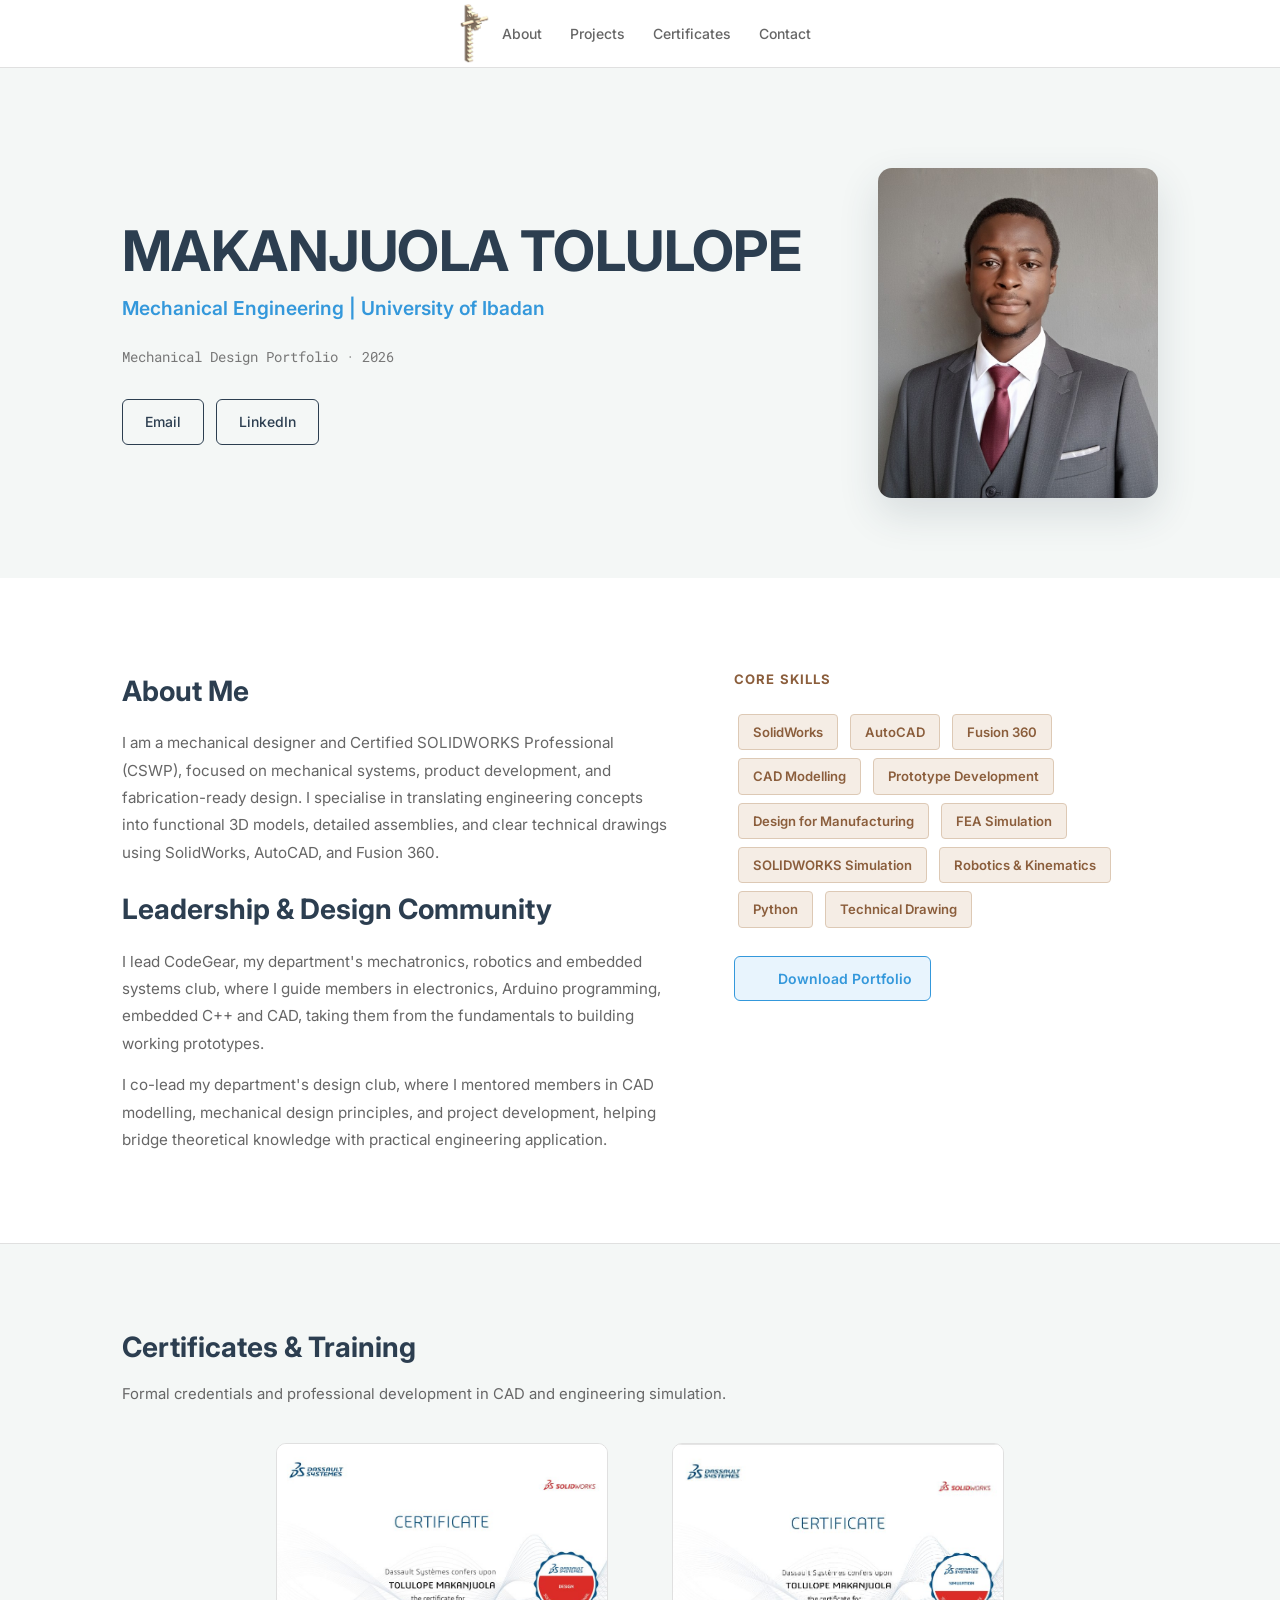
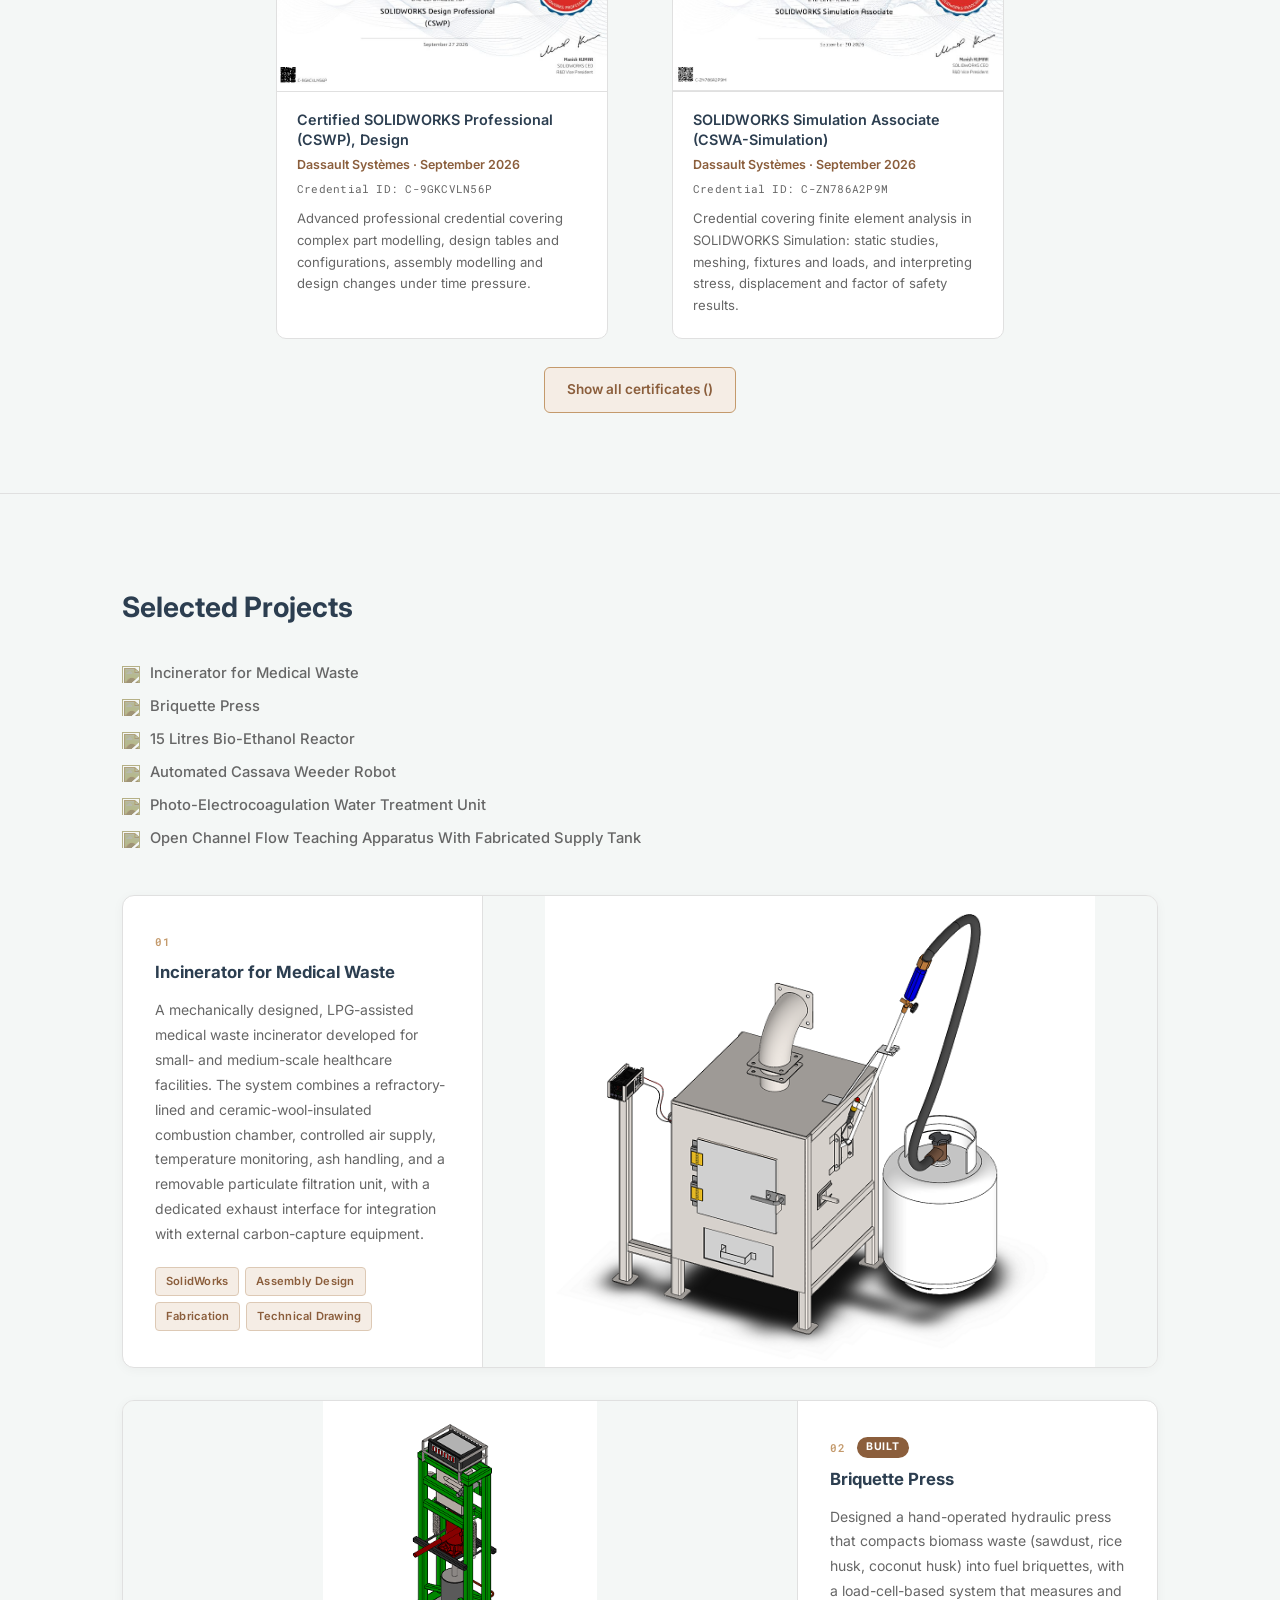
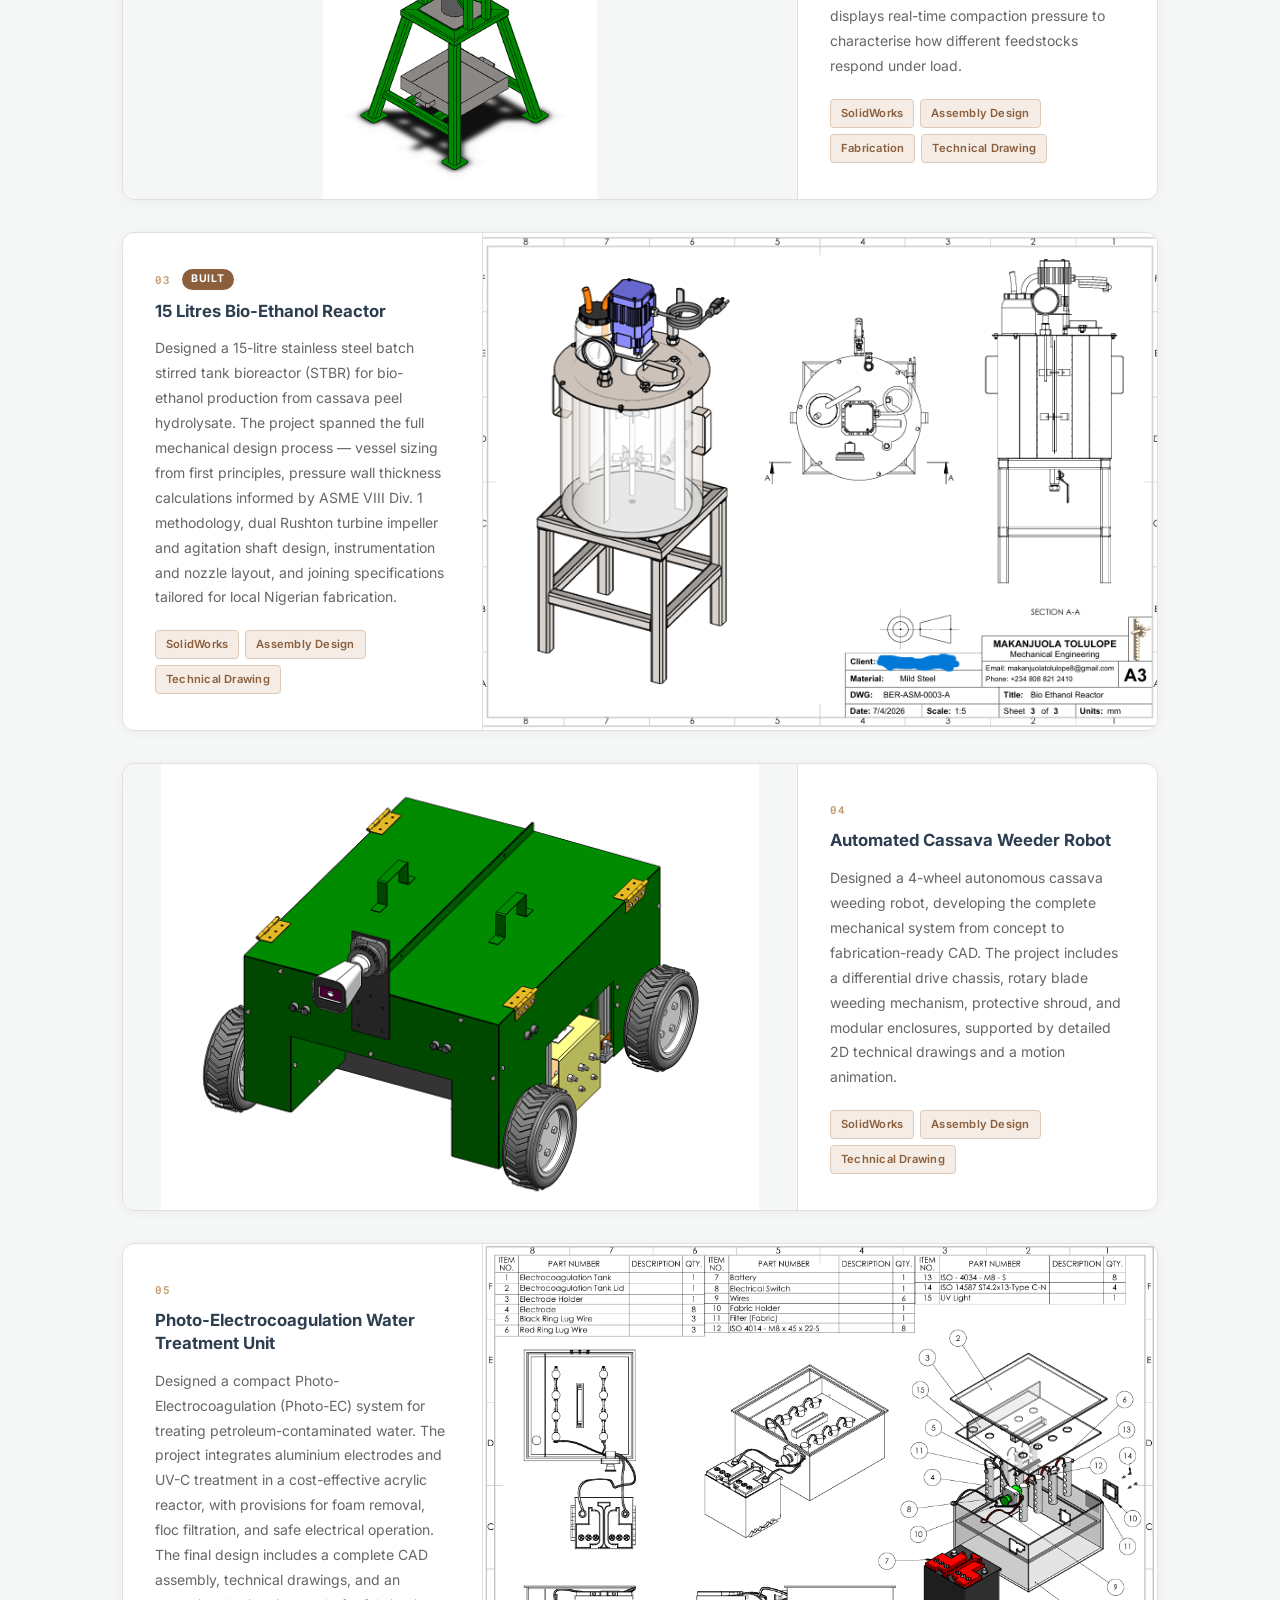
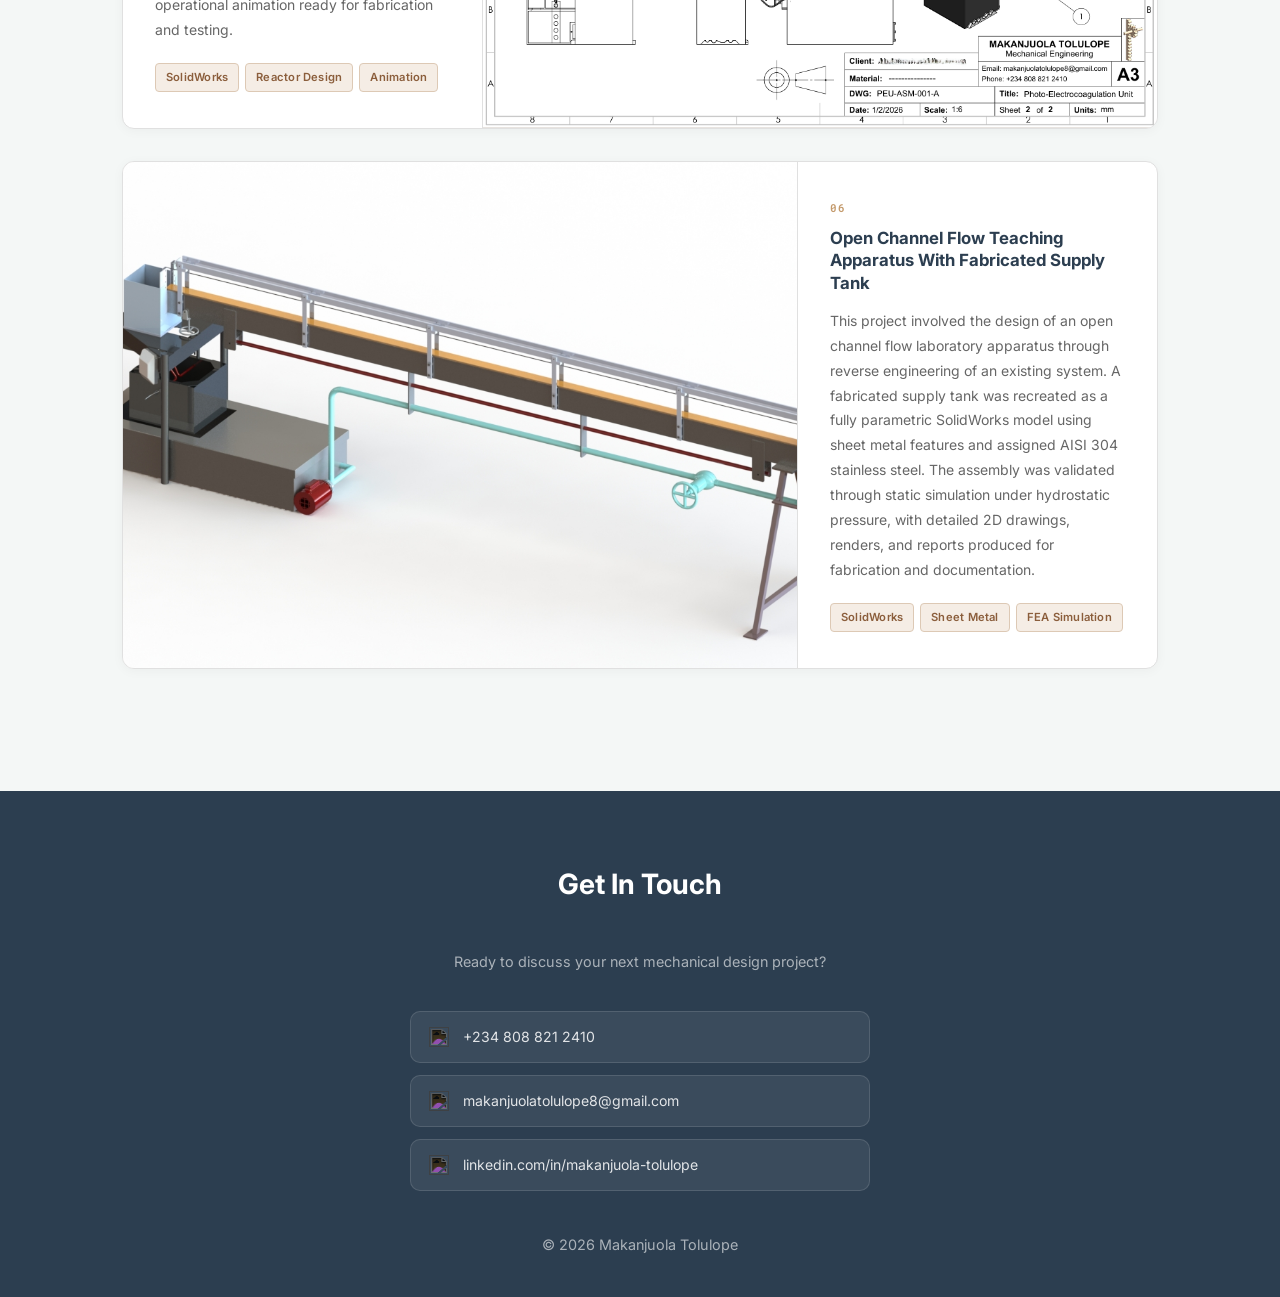
==== index.html @ b2d7bf9d "Add "From CAD to reality" photos and Built badges - Bio-Ethanol Reactor and Briquette Press detail p" ====
<!DOCTYPE html>
<html lang="en">
<head>
    <meta charset="UTF-8">
    <meta name="viewport" content="width=device-width, initial-scale=1.0">
    <title>Makanjuola Tolulope | Mechanical Design Portfolio</title>
    <meta property="og:title" content="Tolulope Makanjuola | Mechanical Design Portfolio">
    <meta property="og:description" content="Mechanical designer and Certified SOLIDWORKS Professional (CSWP). Fabrication-ready CAD, FEA and machine design: robotics, process equipment and agricultural machinery.">
    <meta property="og:image" content="https://tolulope-makanjuola.github.io/mechanical-design-portfolio/images/Professional Look.jpg">
    <meta property="og:url" content="https://tolulope-makanjuola.github.io/mechanical-design-portfolio/">
    <meta property="og:type" content="website">
    <link rel="icon" href="favicon.png" type="image/png">
    <link rel="stylesheet" href="style.css">
    <link href="https://fonts.googleapis.com/css2?family=Inter:wght@300;400;500;600;700&family=Roboto+Mono&display=swap" rel="stylesheet">
</head>
<body>

<!-- Navigation -->
<nav class="light" id="navbar">
    <div class="container nav-content">
        <img src="images/logo.jpg" alt="My logo" class="logo" title="Logo">
        <ul class="nav-links">
            <li><a href="#about">About</a></li>
            <li><a href="#projects">Projects</a></li>
            <li><a href="#certificates">Certificates</a></li>
            <li><a href="#contact">Contact</a></li>
        </ul>
    </div>
</nav>

<!-- Hero Section -->
<header class="hero">
    <div class="container hero-content">
        <div class="hero-text">
            <h1>MAKANJUOLA TOLULOPE</h1>
            <p class="subtitle">Mechanical Engineering | University of Ibadan</p>
            <p class="tagline">Mechanical Design Portfolio · 2026</p>
            <div class="contact-links">
                <a href="mailto:makanjuolatolulope8@gmail.com">Email</a>
                <a href="https://linkedin.com/in/makanjuola-tolulope" target="_blank">LinkedIn</a>
            </div>
        </div>
        <div class="hero-image">
            <img src="images/Professional Look.jpg" alt="Makanjuola Tolulope">
        </div>
    </div>
</header>

<!-- About Section -->
<section id="about" class="about">
    <div class="container about-grid">
        <div class="about-main">
            <h2>About Me</h2>
            <p>
                I am a mechanical designer and Certified SOLIDWORKS Professional (CSWP), focused on mechanical systems,
                product development, and fabrication-ready design. I specialise in translating engineering concepts into 
                functional 3D models, detailed assemblies, and clear technical drawings using SolidWorks, AutoCAD, and Fusion 360.
            </p>
            <h2 class="skills">Leadership &amp; Design Community</h2>
            <p>
                I lead CodeGear, my department's mechatronics, robotics and embedded systems club, where I guide
                members in electronics, Arduino programming, embedded C++ and CAD, taking them from the fundamentals
                to building working prototypes.
            </p>
            <p>
                I co-lead my department's design club, where I mentored members in CAD modelling, mechanical design 
                principles, and project development, helping bridge theoretical knowledge with 
                practical engineering application.
            </p>
        </div>
        <div class="about-skills">
            <h3 class="section-subhead">Core Skills</h3>
            <div class="skills">
                <span>SolidWorks</span>
                <span>AutoCAD</span>
                <span>Fusion 360</span>
                <span>CAD Modelling</span>
                <span>Prototype Development</span>
                <span>Design for Manufacturing</span>
                <span>FEA Simulation</span>
                <span>SOLIDWORKS Simulation</span>
                <span>Robotics &amp; Kinematics</span>
                <span>Python</span>
                <span>Technical Drawing</span>
            </div>

            <div class="resume-downloads">

                <!-- ── Portfolio download button — remove/add this block to hide/show ── -->
                <a href="files/Mechanical Design Portfolio - Tolulope Makanjuola.pdf" download class="download-btn">
                    <img src="https://cdn.jsdelivr.net/npm/feather-icons@4.29.2/dist/icons/book-open.svg" alt="" aria-hidden="true">
                    Download Portfolio
                </a>
                <!-- ── End portfolio download button ── -->

            </div>
        </div>
    </div>
</section>

<!-- Certificates Section -->
<section id="certificates" class="certificates">
    <div class="container">
        <h2>Certificates &amp; Training</h2>
        <p class="section-intro">Formal credentials and professional development in CAD and engineering simulation.</p>
        <div class="cert-grid collapsed" id="cert-grid">

            <!-- ── CSWP certificate card — remove/add this block to hide/show ── -->
            <div class="cert-card">
                <div class="cert-image-wrap">
                    <img src="images/cert-cswp.jpg" alt="Certified SOLIDWORKS Professional (CSWP) certificate, Design">
                </div>
                <div class="cert-body">
                    <p class="cert-title">Certified SOLIDWORKS Professional (CSWP), Design</p>
                    <p class="cert-issuer">Dassault Systèmes · September 2026</p>
                    <p class="cert-id">Credential ID: C-9GKCVLN56P</p>
                    <p class="cert-desc">Advanced professional credential covering complex part modelling, design tables and configurations, assembly modelling and design changes under time pressure.</p>
                </div>
            </div>
            <!-- ── End CSWP certificate card ── -->

            <!-- ── CSWA-Simulation certificate card — remove/add this block to hide/show ── -->
            <div class="cert-card">
                <div class="cert-image-wrap">
                    <img src="images/cert-cswa-simulation.jpg" alt="SOLIDWORKS Simulation Associate (CSWA-Simulation) certificate">
                </div>
                <div class="cert-body">
                    <p class="cert-title">SOLIDWORKS Simulation Associate (CSWA-Simulation)</p>
                    <p class="cert-issuer">Dassault Systèmes · September 2026</p>
                    <p class="cert-id">Credential ID: C-ZN786A2P9M</p>
                    <p class="cert-desc">Credential covering finite element analysis in SOLIDWORKS Simulation: static studies, meshing, fixtures and loads, and interpreting stress, displacement and factor of safety results.</p>
                </div>
            </div>
            <!-- ── End CSWA-Simulation certificate card ── -->

            <!-- ── Extra certificates: cards with class "cert-extra" stay hidden until
                 the visitor taps "Show all certificates". Add or remove "cert-extra"
                 on a card to choose whether it shows straight away. ── -->
            <div class="cert-card cert-extra">
                <div class="cert-image-wrap">
                    <img src="images/cert-cswa.jpg" alt="CSWA Certificate" loading="lazy">
                </div>
                <div class="cert-body">
                    <p class="cert-title">Certified SolidWorks Associate (CSWA)</p>
                    <p class="cert-issuer">Dassault Systèmes · 2026</p>
                    <p class="cert-desc">Industry-recognised credential validating proficiency in SolidWorks 3D CAD modelling, part design, assembly creation, and engineering drawing interpretation.</p>
                </div>
            </div>
            <div class="cert-card cert-extra">
                <div class="cert-image-wrap">
                    <img src="images/cert-aakruti.jpg" alt="Aakruti Innovation Competition Certificate" loading="lazy">
                </div>
                <div class="cert-body">
                    <p class="cert-title">Certificate of Participation — Aakruti Innovation Competition</p>
                    <p class="cert-issuer">Aakruti · 2025</p>
                    <p class="cert-desc">Participated in the Aakruti international CAD innovation competition, showcasing mechanical design skills through a competitive engineering modelling challenge.</p>
                </div>
            </div>
            <!-- ── End extra certificates ── -->
        </div>

        <!-- ── Show all / show fewer button — remove this block (and the "collapsed" class
             on cert-grid) to show every certificate all the time ── -->
        <button type="button" class="cert-toggle" id="cert-toggle" aria-controls="cert-grid" aria-expanded="false">
            Show all certificates (<span id="cert-count"></span>)
        </button>
        <!-- ── End show all button ── -->
    </div>
</section>

<!-- Certificate lightbox -->
<div id="cert-lightbox">
    <button id="cert-lightbox-close" aria-label="Close">&times;</button>
    <img src="" alt="Certificate enlarged view" id="cert-lightbox-img">
    <p id="cert-lightbox-hint">Click anywhere outside to close · Esc to dismiss</p>
</div>

<!-- Projects Section -->
<section id="projects" class="projects">
    <div class="container">
        <h2 class="lead">Selected Projects</h2>

        <nav class="project-nav" aria-label="Jump to project">
            <ul class="highlight">
                <li>
                    <img src="https://cdn.jsdelivr.net/npm/feather-icons@4.29.2/dist/icons/settings.svg" class="gear-bullet" alt="" aria-hidden="true">
                    <a href="#IMW">Incinerator for Medical Waste</a>
                </li>
                <li>
                    <img src="https://cdn.jsdelivr.net/npm/feather-icons@4.29.2/dist/icons/settings.svg" class="gear-bullet" alt="" aria-hidden="true">
                    <a href="#BP">Briquette Press</a>
                </li>
                <li>
                    <img src="https://cdn.jsdelivr.net/npm/feather-icons@4.29.2/dist/icons/settings.svg" class="gear-bullet" alt="" aria-hidden="true">
                    <a href="#BER">15 Litres Bio-Ethanol Reactor</a>
                </li>
                <li>
                    <img src="https://cdn.jsdelivr.net/npm/feather-icons@4.29.2/dist/icons/settings.svg" class="gear-bullet" alt="" aria-hidden="true">
                    <a href="#ACWR">Automated Cassava Weeder Robot</a>
                </li>
                <li>
                    <img src="https://cdn.jsdelivr.net/npm/feather-icons@4.29.2/dist/icons/settings.svg" class="gear-bullet" alt="" aria-hidden="true">
                    <a href="#PEWTU">Photo-Electrocoagulation Water Treatment Unit</a>
                </li>
                <li>
                    <img src="https://cdn.jsdelivr.net/npm/feather-icons@4.29.2/dist/icons/settings.svg" class="gear-bullet" alt="" aria-hidden="true">
                    <a href="#OCFTA">Open Channel Flow Teaching Apparatus With Fabricated Supply Tank</a>
                </li>
            </ul>
        </nav>

        <!-- Project 1 — Incinerator for Medical Waste -->
        <!-- Slides: portrait, portrait, portrait — all centred with slide-portrait -->
        <div id="IMW" class="project-card">
            <div class="project-content">
                <span class="project-number">01</span>
                <h3>Incinerator for Medical Waste</h3>
                <p>
                    A mechanically designed, LPG-assisted medical waste incinerator developed for small- and medium-scale 
                    healthcare facilities. The system combines a refractory-lined and ceramic-wool-insulated combustion 
                    chamber, controlled air supply, temperature monitoring, ash handling, and a removable particulate 
                    filtration unit, with a dedicated exhaust interface for integration with external carbon-capture equipment.
                </p>
                <div class="project-tags">
                    <span>SolidWorks</span>
                    <span>Assembly Design</span>
                    <span>Fabrication</span>
                    <span>Technical Drawing</span>
                </div>
            </div>
            <a href="project-imw.html" class="project-image" title="Click to view full project">
                <div class="slideshow">
                    <img src="images/Incinerator-1.png" class="slide slide-portrait" alt="Incinerator closed view">
                    <img src="images/Incinerator-2.png" class="slide slide-portrait" alt="Incinerator with door open">
                    <img src="images/Incinerator-4.png" class="slide slide-portrait" alt="Incinerator internal view">
                </div>
                <div class="image-overlay">
                    <span>
                        <img src="https://cdn.jsdelivr.net/npm/feather-icons@4.29.2/dist/icons/maximize-2.svg" class="overlay-icon" alt="" aria-hidden="true">
                        View Full Project
                    </span>
                </div>
            </a>
        </div>

        <!-- Project 2 — Briquette Press -->
        <!-- Slides: portrait, portrait, technical drawing — portraits centred, drawing covers -->
        <div id="BP" class="project-card reverse">
            <div class="project-content">
                <div class="project-meta-row">
                    <span class="project-number">02</span>
                    <span class="built-badge">Built</span>   <!-- ── "Built" badge: this design was fabricated — remove to hide ── -->
                </div>
                <h3>Briquette Press</h3>
                <p>
                    Designed a hand-operated hydraulic press that compacts biomass waste (sawdust, rice husk, coconut husk) 
                    into fuel briquettes, with a load-cell-based system that measures and displays real-time compaction 
                    pressure to characterise how different feedstocks respond under load.
                </p>
                <div class="project-tags">
                    <span>SolidWorks</span>
                    <span>Assembly Design</span>
                    <span>Fabrication</span>
                    <span>Technical Drawing</span>
                </div>
            </div>
            <a href="project-bp.html" class="project-image" title="Click to view full project">
                <div class="slideshow">
                    <img src="images/Briquette-1.png" class="slide slide-portrait" alt="Briquette Press isometric view">
                    <img src="images/Briquette-3.png" class="slide slide-portrait" alt="Briquette Press render">
                    <img src="images/Briquette-2.png" class="slide slide-portrait" alt="Briquette Press technical drawing">
                </div>
                <div class="image-overlay">
                    <span>
                        <img src="https://cdn.jsdelivr.net/npm/feather-icons@4.29.2/dist/icons/maximize-2.svg" class="overlay-icon" alt="" aria-hidden="true">
                        View Full Project
                    </span>
                </div>
            </a>
        </div>

        <!-- Project 3 — 15 Litres Bio-Ethanol Reactor -->
        <!-- Slides: technical drawing, portrait render, technical drawing — portrait centred -->
        <div id="BER" class="project-card">
            <div class="project-content">
                <div class="project-meta-row">
                    <span class="project-number">03</span>
                    <span class="built-badge">Built</span>   <!-- ── "Built" badge: this design was fabricated — remove to hide ── -->
                </div>
                <h3>15 Litres Bio-Ethanol Reactor</h3>
                <p>
                    Designed a 15-litre stainless steel batch stirred tank bioreactor (STBR) for bio-ethanol production 
                    from cassava peel hydrolysate. The project spanned the full mechanical design process — vessel sizing 
                    from first principles, pressure wall thickness calculations informed by ASME VIII Div. 1 methodology, 
                    dual Rushton turbine impeller and agitation shaft design, instrumentation and nozzle layout, and 
                    joining specifications tailored for local Nigerian fabrication.
                </p>
                <div class="project-tags">
                    <span>SolidWorks</span>
                    <span>Assembly Design</span>
                    <span>Technical Drawing</span>
                </div>
            </div>
            <a href="project-ber.html" class="project-image" title="Click to view full project">
                <div class="slideshow">
                    <img src="images/Reactor-1.png" class="slide" alt="Bio-Ethanol Reactor drawing sheet">
                    <img src="images/Reactor-2.png" class="slide slide-portrait" alt="Bio-Ethanol Reactor render">
                    <img src="images/Reactor-3.png" class="slide" alt="Bio-Ethanol Reactor exploded view">
                </div>
                <div class="image-overlay">
                    <span>
                        <img src="https://cdn.jsdelivr.net/npm/feather-icons@4.29.2/dist/icons/maximize-2.svg" class="overlay-icon" alt="" aria-hidden="true">
                        View Full Project
                    </span>
                </div>
            </a>
        </div>

        <!-- Project 4 — Automated Cassava Weeder Robot -->
        <!-- Slides: portrait, portrait, portrait — all centred -->
        <div id="ACWR" class="project-card reverse">
            <div class="project-content">
                <span class="project-number">04</span>
                <h3>Automated Cassava Weeder Robot</h3>
                <p>
                    Designed a 4-wheel autonomous cassava weeding robot, developing the complete mechanical system 
                    from concept to fabrication-ready CAD. The project includes a differential drive chassis, rotary blade 
                    weeding mechanism, protective shroud, and modular enclosures, supported by detailed 2D technical drawings 
                    and a motion animation.
                </p>
                <div class="project-tags">
                    <span>SolidWorks</span>
                    <span>Assembly Design</span>
                    <span>Technical Drawing</span>
                </div>
            </div>
            <a href="project-acwr.html" class="project-image" title="Click to view full project">
                <div class="slideshow">
                    <img src="images/Weeder-1.png" class="slide slide-portrait" alt="Weeder Robot full assembly">
                    <img src="images/Weeder-2.png" class="slide slide-portrait" alt="Weeder Robot frame">
                    <img src="images/Weeder-3.png" class="slide slide-portrait" alt="Weeder Robot exploded view">
                </div>
                <div class="image-overlay">
                    <span>
                        <img src="https://cdn.jsdelivr.net/npm/feather-icons@4.29.2/dist/icons/maximize-2.svg" class="overlay-icon" alt="" aria-hidden="true">
                        View Full Project
                    </span>
                </div>
            </a>
        </div>

        <!-- Project 5 — Photo-Electrocoagulation Water Treatment Unit -->
        <!-- Slides: landscape renders — cover works well -->
        <div id="PEWTU" class="project-card">
            <div class="project-content">
                <span class="project-number">05</span>
                <h3>Photo-Electrocoagulation Water Treatment Unit</h3>
                <p>
                    Designed a compact Photo-Electrocoagulation (Photo-EC) system for treating petroleum-contaminated water. 
                    The project integrates aluminium electrodes and UV-C treatment in a cost-effective acrylic reactor, 
                    with provisions for foam removal, floc filtration, and safe electrical operation. The final design includes 
                    a complete CAD assembly, technical drawings, and an operational animation ready for fabrication and testing.
                </p>
                <div class="project-tags">
                    <span>SolidWorks</span>
                    <span>Reactor Design</span>
                    <span>Animation</span>
                </div>
            </div>
            <a href="project-pewtu.html" class="project-image" title="Click to view full project">
                <div class="slideshow">
                    <img src="images/PhotoEc-2.png" class="slide" alt="Photo-EC electrode layout">
                    <img src="images/PhotoEc-1.png" class="slide" alt="Photo-EC unit">
                    <img src="images/PhotoEc-3.png" class="slide" alt="Photo-EC detail">
                </div>
                <div class="image-overlay">
                    <span>
                        <img src="https://cdn.jsdelivr.net/npm/feather-icons@4.29.2/dist/icons/maximize-2.svg" class="overlay-icon" alt="" aria-hidden="true">
                        View Full Project
                    </span>
                </div>
            </a>
        </div>

        <!-- Project 6 — Open Channel Flow Teaching Apparatus -->
        <!-- Slides: landscape render, portrait render, landscape FEA -->
        <div id="OCFTA" class="project-card reverse">
            <div class="project-content">
                <span class="project-number">06</span>
                <h3>Open Channel Flow Teaching Apparatus With Fabricated Supply Tank</h3>
                <p>
                    This project involved the design of an open channel flow laboratory apparatus through reverse engineering 
                    of an existing system. A fabricated supply tank was recreated as a fully parametric SolidWorks model using 
                    sheet metal features and assigned AISI 304 stainless steel. The assembly was validated through static simulation 
                    under hydrostatic pressure, with detailed 2D drawings, renders, and reports produced for fabrication and documentation.
                </p>
                <div class="project-tags">
                    <span>SolidWorks</span>
                    <span>Sheet Metal</span>
                    <span>FEA Simulation</span>
                </div>
            </div>
            <a href="project-ocfta.html" class="project-image" title="Click to view full project">
                <div class="slideshow">
                    <img src="images/Rendered OCFTA.jpg" class="slide" alt="Open Channel Flow apparatus render">
                    <img src="images/tank-1.jpg" class="slide slide-portrait" alt="Supply tank render">
                    <img src="images/tank-2.png" class="slide" alt="FEA stress plot">
                </div>
                <div class="image-overlay">
                    <span>
                        <img src="https://cdn.jsdelivr.net/npm/feather-icons@4.29.2/dist/icons/maximize-2.svg" class="overlay-icon" alt="" aria-hidden="true">
                        View Full Project
                    </span>
                </div>
            </a>
        </div>

    </div>
</section>

<!-- Footer -->
<footer id="contact">
    <div class="container footer-inner">
        <h2>Get In Touch</h2>
        <p>Ready to discuss your next mechanical design project?</p>
        <div class="footer-contacts">
            <a href="tel:+2348088212410" class="footer-contact-item">
                <img src="https://cdn.jsdelivr.net/npm/feather-icons@4.29.2/dist/icons/phone.svg" class="footer-icon" alt="" aria-hidden="true">
                +234 808 821 2410
            </a>
            <a href="mailto:makanjuolatolulope8@gmail.com" class="footer-contact-item">
                <img src="https://cdn.jsdelivr.net/npm/feather-icons@4.29.2/dist/icons/mail.svg" class="footer-icon" alt="" aria-hidden="true">
                makanjuolatolulope8@gmail.com
            </a>
            <a href="https://linkedin.com/in/makanjuola-tolulope" target="_blank" class="footer-contact-item">
                <img src="https://cdn.jsdelivr.net/npm/feather-icons@4.29.2/dist/icons/linkedin.svg" class="footer-icon" alt="" aria-hidden="true">
                linkedin.com/in/makanjuola-tolulope
            </a>
        </div>
        <p class="copyright">© 2026 Makanjuola Tolulope</p>
    </div>
</footer>

<script src="https://cdn.jsdelivr.net/npm/feather-icons@4.29.2/dist/feather.min.js"></script>
<script>
feather.replace();

/* ── Navbar auto-hide ── */
const navbar = document.getElementById('navbar');
let scrollTimeout, lastScroll = 0;
window.addEventListener('scroll', () => {
    const cur = window.scrollY;
    if (cur <= 60) { navbar.classList.remove('hidden'); return; }
    if (cur < lastScroll) navbar.classList.remove('hidden');
    lastScroll = cur;
    clearTimeout(scrollTimeout);
    scrollTimeout = setTimeout(() => {
        if (window.scrollY > 60) navbar.classList.add('hidden');
    }, 2000);
});

/* ── Certificate lightbox ── */
const lightbox = document.getElementById('cert-lightbox');
const lbImg    = document.getElementById('cert-lightbox-img');
const lbClose  = document.getElementById('cert-lightbox-close');
document.querySelectorAll('.cert-image-wrap').forEach(wrap => {
    wrap.addEventListener('click', () => {
        lbImg.src = wrap.querySelector('img').src;
        lightbox.classList.add('active');
    });
});
function closeLightbox() { lightbox.classList.remove('active'); lbImg.src = ''; }
lbClose.addEventListener('click', closeLightbox);
lightbox.addEventListener('click', e => { if (e.target === lightbox) closeLightbox(); });
document.addEventListener('keydown', e => { if (e.key === 'Escape') closeLightbox(); });

/* ── Certificates: show all / show fewer ── */
const certGrid   = document.getElementById('cert-grid');
const certToggle = document.getElementById('cert-toggle');
if (certGrid && certToggle) {
    const total = certGrid.querySelectorAll('.cert-card').length;
    if (!certGrid.querySelector('.cert-extra')) {
        certToggle.hidden = true;            // nothing to hide, so no button
    }
    certToggle.addEventListener('click', () => {
        const opening = certGrid.classList.contains('collapsed');
        certGrid.classList.toggle('collapsed');
        certToggle.setAttribute('aria-expanded', opening);
        certToggle.textContent = opening ? 'Show fewer certificates'
                                       : 'Show all certificates (' + total + ')';
        // When closing, bring the section heading back into view on phones
        if (!opening) document.getElementById('certificates').scrollIntoView({ behavior: 'smooth' });
    });
    document.getElementById('cert-count').textContent = total;
}

/* ── Slideshow — equal screen time, no visible snap-back ──────────────
 *
 * Each .slideshow has N slides displayed for DISPLAY_MS each.
 * Transition: 0 → 1 → 2 → … → N-1, then a CLONE of slide 0
 * appended at the end so the viewer sees a smooth forward slide
 * from the last image back into the first, instead of a jump.
 *
 * How the loop works:
 *   1. Clone the first slide and append it as slide N.
 *   2. Advance normally through slides 0 … N (N = clone of 0).
 *   3. After landing on slide N (the clone), instantly reset
 *      the strip to position 0 (the real slide 0) with no
 *      transition. The viewer sees no jump because clone and
 *      real slide 0 look identical.
 *   4. Resume the interval.
 *
 * This gives every image — including the last real one and the
 * transition back to the first — the same full DISPLAY_MS of
 * screen time.
 */
const DISPLAY_MS    = 3200;   /* how long each slide is shown (ms) */
const TRANSITION_MS = 700;    /* CSS transition duration (ms)       */

document.querySelectorAll('.slideshow').forEach((show, idx) => {
    const originalSlides = Array.from(show.querySelectorAll('.slide'));
    if (originalSlides.length < 2) return;

    /* 1. Clone slide 0 and append — enables seamless loop */
    const clone = originalSlides[0].cloneNode(true);
    show.appendChild(clone);

    const totalSlides = originalSlides.length + 1; /* includes the clone */
    let current = 0;
    let timer   = null;

    function goTo(index, animate) {
        show.style.transition = animate
            ? `transform ${TRANSITION_MS}ms ease`
            : 'none';
        show.style.transform = `translateX(-${index * 100}%)`;
    }

    function advance() {
        current++;
        goTo(current, true);

        if (current === totalSlides - 1) {
            /* We've landed on the clone. After the transition
               finishes, snap silently back to real slide 0. */
            setTimeout(() => {
                goTo(0, false);   /* instant, no transition */
                current = 0;
            }, TRANSITION_MS + 50); /* tiny buffer after transition ends */
        }
    }

    /* Stagger start times so all cards don't flip simultaneously */
    setTimeout(() => {
        timer = setInterval(advance, DISPLAY_MS);
    }, idx * 600);
});
</script>
</body>
</html>
---- style.css ----
:root {
    --primary-color: #2c3e50;
    --accent-color: #3498db;
    --accent-light: #e8f4fd;
    --brown: #8B5E3C;
    --brown-light: #f5ede5;
    --brown-mid: #c49a6c;
    --text-color: #333;
    --text-muted: #666;
    --bg-light: #f4f7f6;
    --border-color: #e0e0e0;
    --white: #ffffff;
}

* { margin: 0; padding: 0; box-sizing: border-box; }

body {
    font-family: 'Inter', sans-serif;
    line-height: 1.7;
    color: var(--text-color);
    background-color: var(--white);
}

.container {
    max-width: 1100px;
    margin: 0 auto;
    padding: 0 32px;
}

/* ── Navigation ── */
.light {
    height: 68px;
    display: flex;
    align-items: center;
    background: rgba(255,255,255,0.97);
    border-bottom: 1px solid var(--border-color);
    position: sticky;
    top: 0;
    z-index: 100;
    transition: transform 0.35s ease, opacity 0.35s ease;
}
.light.hidden { transform: translateY(-100%); opacity: 0; }
.nav-content { display: flex; justify-content: space-between; align-items: center; }
.logo { width: 32px; border-radius: 4px; }
.nav-links { display: flex; list-style: none; gap: 4px; }
.nav-links li a {
    text-decoration: none;
    color: var(--text-muted);
    font-size: 0.875rem;
    font-weight: 500;
    padding: 6px 12px;
    border-radius: 6px;
    transition: color 0.2s, background 0.2s;
}
.nav-links li a:hover { color: var(--primary-color); background: var(--bg-light); }

/* ── Hero ── */
.hero { padding: 100px 0 80px; background-color: var(--bg-light); }
.hero-content { display: flex; align-items: center; justify-content: space-between; gap: 60px; }
.hero-text { flex: 1; }
.hero h1 {
    font-size: 3.5rem;
    font-weight: 700;
    line-height: 1.1;
    color: var(--primary-color);
    margin-bottom: 10px;
    letter-spacing: -0.01em;
}
.subtitle { font-size: 1.2rem; color: var(--accent-color); font-weight: 600; }
.tagline { margin-top: 20px; font-family: 'Roboto Mono', monospace; font-size: 0.9rem; color: #777; }
.contact-links { margin-top: 30px; display: flex; gap: 12px; flex-wrap: wrap; }
.contact-links a {
    padding: 10px 22px;
    border: 1.5px solid var(--primary-color);
    border-radius: 6px;
    text-decoration: none;
    color: var(--primary-color);
    font-size: 0.875rem;
    font-weight: 500;
    transition: background 0.2s, color 0.2s;
}
.contact-links a:hover { background: var(--primary-color); color: var(--white); }
.hero-image { flex: 0 0 280px; }
.hero-image img { width: 100%; border-radius: 14px; box-shadow: 0 16px 40px rgba(44,62,80,0.14); display: block; }

/* ── About ── */
.about { padding: 90px 0; }
.about-grid { display: grid; grid-template-columns: 1.3fr 1fr; gap: 60px; align-items: start; }
.about h2 { font-size: 1.75rem; font-weight: 700; color: var(--primary-color); margin-bottom: 14px; }
.section-subhead {
    font-size: 0.82rem;
    font-weight: 700;
    text-transform: uppercase;
    letter-spacing: 0.09em;
    color: var(--brown);
    margin-bottom: 14px;
}
.about p { color: var(--text-muted); font-size: 0.95rem; line-height: 1.8; }
.about p + p { margin-top: 14px; }   /* space between back-to-back paragraphs */
.skills { margin-top: 20px; }
.skills span {
    display: inline-block;
    background: var(--brown-light);
    color: var(--brown);
    padding: 6px 14px;
    margin: 4px;
    border-radius: 4px;
    font-size: 0.82rem;
    font-weight: 600;
    border: 1px solid #ddc9b5;
}

/* ── Resume / Portfolio download buttons ── */
.resume-downloads {
    margin-top: 24px;
    display: flex;
    flex-direction: column;
    gap: 10px;
}

.download-btn {
    display: inline-flex;
    align-items: center;
    gap: 9px;
    padding: 10px 18px;
    background: var(--accent-light);
    border: 1.5px solid var(--accent-color);
    border-radius: 6px;
    text-decoration: none;
    color: var(--accent-color);
    font-size: 0.875rem;
    font-weight: 600;
    transition: background 0.2s, color 0.2s;
    width: fit-content;
}

.download-btn:hover {
    background: var(--accent-color);
    color: var(--white);
}

.download-btn img {
    width: 16px;
    height: 16px;
    /* icon inherits colour via filter on hover */
    transition: filter 0.2s;
}

.download-btn:hover img {
    filter: invert(1);
}

/* ── Certificates ── */
.certificates {
    padding: 80px 0;
    background: var(--bg-light);
    border-top: 1px solid var(--border-color);
    border-bottom: 1px solid var(--border-color);
}
.certificates h2 { font-size: 1.75rem; font-weight: 700; color: var(--primary-color); margin-bottom: 10px; }
.section-intro { color: var(--text-muted); font-size: 0.93rem; margin-bottom: 36px; }
/* Cards are centred, so two visible certificates sit in the middle of the row.
   Three per row on desktop, two on tablets, one on phones. */
.cert-grid { display: flex; flex-wrap: wrap; justify-content: center; gap: 20px; }
.cert-grid .cert-card { flex: 0 1 calc((100% - 40px) / 3); }
@media (max-width: 900px) { .cert-grid .cert-card { flex-basis: calc((100% - 20px) / 2); } }
@media (max-width: 768px) { .cert-grid .cert-card { flex-basis: 100%; } }
/* Show all / show fewer: cards marked cert-extra are hidden while the grid is collapsed */
.cert-grid.collapsed .cert-extra { display: none; }
.cert-grid.collapsed { column-gap: 64px; }   /* wider space between the two cards shown by default */
.cert-toggle {
    display: block;
    margin: 28px auto 0;
    padding: 10px 22px;
    font: inherit;
    font-size: 0.85rem;
    font-weight: 600;
    color: var(--brown);
    background: var(--brown-light);
    border: 1px solid var(--brown-mid);
    border-radius: 6px;
    cursor: pointer;
    transition: background 0.2s, color 0.2s;
}
.cert-toggle:hover { background: var(--brown); color: #fff; }
.cert-toggle[hidden] { display: none; }
.cert-card {
    background: var(--white);
    border: 1px solid var(--border-color);
    border-radius: 10px;
    overflow: hidden;
    transition: box-shadow 0.2s, transform 0.2s;
    display: flex;
    flex-direction: column;
}
.cert-card:hover { box-shadow: 0 6px 20px rgba(0,0,0,0.07); transform: translateY(-2px); }
.cert-image-wrap {
    width: 100%;
    aspect-ratio: 4 / 3;
    overflow: hidden;
    background: #eee;
    border-bottom: 1px solid var(--border-color);
    cursor: zoom-in;
}
.cert-image-wrap img { width: 100%; height: 100%; object-fit: cover; display: block; transition: transform 0.4s ease; }
.cert-card:hover .cert-image-wrap img { transform: scale(1.03); }
.cert-body { padding: 18px 20px 22px; display: flex; flex-direction: column; gap: 4px; }
.cert-title { font-size: 0.9rem; font-weight: 600; color: var(--primary-color); line-height: 1.4; }
.cert-issuer { font-size: 0.78rem; color: var(--brown); font-weight: 600; }
.cert-id { font-size: 0.7rem; color: var(--text-muted); font-family: "Roboto Mono", monospace; letter-spacing: 0.02em; }
.cert-desc { font-size: 0.82rem; color: var(--text-muted); line-height: 1.65; margin-top: 6px; }

/* ── Certificate Lightbox ── */
#cert-lightbox {
    display: none;
    position: fixed;
    inset: 0;
    z-index: 999;
    background: rgba(0,0,0,0.88);
    align-items: center;
    justify-content: center;
    padding: 24px;
}
#cert-lightbox.active { display: flex; }
#cert-lightbox img { max-width: 92vw; max-height: 88vh; border-radius: 8px; box-shadow: 0 20px 60px rgba(0,0,0,0.5); object-fit: contain; display: block; }
#cert-lightbox-close {
    position: absolute; top: 18px; right: 22px;
    background: rgba(255,255,255,0.15); border: 1px solid rgba(255,255,255,0.3);
    color: #fff; font-size: 1.4rem; line-height: 1;
    width: 40px; height: 40px; border-radius: 50%; cursor: pointer;
    display: flex; align-items: center; justify-content: center; transition: background 0.2s;
}
#cert-lightbox-close:hover { background: rgba(255,255,255,0.28); }
#cert-lightbox-hint {
    position: absolute; bottom: 20px; left: 50%; transform: translateX(-50%);
    color: rgba(255,255,255,0.45); font-size: 0.78rem; white-space: nowrap;
}

/* ── Projects ── */
.projects { padding: 90px 0; background: var(--bg-light); }
.projects h2.lead { font-size: 1.75rem; font-weight: 700; color: var(--primary-color); margin-bottom: 30px; }

.highlight { list-style: none; margin-bottom: 44px; }
.highlight li { display: flex; align-items: center; gap: 10px; margin-bottom: 8px; }
.gear-bullet {
    width: 18px; height: 18px; opacity: 0.65; flex-shrink: 0;
    transition: transform 0.5s ease, opacity 0.2s;
    filter: sepia(1) saturate(2) hue-rotate(5deg) brightness(0.6);
}
.highlight li:hover .gear-bullet { transform: rotate(60deg); opacity: 1; }
.highlight li a { text-decoration: none; color: var(--text-muted); font-size: 0.92rem; font-weight: 500; transition: color 0.2s; }
.highlight li a:hover { color: var(--brown); }

/* ── Project cards ── */
.project-card {
    display: flex;
    background: var(--white);
    margin-bottom: 32px;
    border-radius: 12px;
    overflow: hidden;
    border: 1px solid var(--border-color);
    box-shadow: 0 2px 12px rgba(0,0,0,0.04);
    align-items: stretch;
    min-height: 320px;
}
.project-card.reverse { flex-direction: row-reverse; }

.project-content {
    flex: 0 0 360px;
    padding: 36px 32px;
    display: flex;
    flex-direction: column;
    justify-content: flex-start;
    border-right: 1px solid var(--border-color);
}
.project-card.reverse .project-content { border-right: none; border-left: 1px solid var(--border-color); }

.project-number {
    font-family: 'Roboto Mono', monospace;
    font-size: 0.7rem; color: var(--brown-mid);
    letter-spacing: 0.12em; font-weight: 600;
    margin-bottom: 10px; display: block;
}
.project-content h3 { font-size: 1.05rem; font-weight: 700; color: var(--primary-color); line-height: 1.35; margin-bottom: 14px; }
/* "Built" badge: marks projects that were fabricated. Sits beside the project number. */
.project-meta-row { display: flex; align-items: center; gap: 10px; margin-bottom: 10px; }
.project-meta-row .project-number { margin-bottom: 0; }
.built-badge {
    font-size: 0.66rem; font-weight: 700; letter-spacing: 0.08em; text-transform: uppercase;
    color: var(--white); background: var(--brown);
    padding: 3px 9px; border-radius: 999px; line-height: 1.4;
}
.project-content p { font-size: 0.875rem; color: var(--text-muted); line-height: 1.78; flex: 1; }
.project-tags { display: flex; flex-wrap: wrap; gap: 6px; margin-top: 20px; }
.project-tags span {
    background: var(--brown-light); color: var(--brown);
    font-size: 0.7rem; font-weight: 600;
    padding: 4px 10px; border-radius: 4px;
    border: 1px solid #ddc9b5; letter-spacing: 0.02em;
}

/* ── Slideshow (project card image side) ── */
.project-image {
    flex: 1;
    position: relative;
    display: block;
    overflow: hidden;
    text-decoration: none;
    background: #e8e4e0;
    cursor: pointer;
    /* Give the slideshow side a defined height that matches the card */
    min-height: 320px;
}

/*
 * The .slideshow div is a horizontal strip of all slide images
 * placed side by side. JS moves it left by translateX(-N×100%)
 * to reveal slide N, then instantly snaps back after the last.
 *
 * PORTRAIT IMAGES (centred, no zoom):
 *   Add class "slide-portrait" to the individual <img class="slide">
 *   This centres the image without zooming in.
 *
 * LANDSCAPE / RENDER IMAGES (default):
 *   No extra class needed — object-fit:cover fills the frame.
 */
.slideshow {
    position: absolute;
    inset: 0;
    display: flex;
    will-change: transform;
    /* transition is set by JS only during the forward slides,
       removed for the instant snap-back */
}

/* Every slide occupies exactly the parent frame */
.slideshow .slide {
    min-width: 100%;
    width: 100%;
    height: 100%;
    object-fit: cover;
    object-position: center center;
    display: block;
    flex-shrink: 0;
}

/*
 * Portrait images — centred and contained so the full image
 * is visible without zooming.  Add class "slide-portrait"
 * to the <img> in the HTML (not the .slideshow wrapper).
 */
.slideshow .slide.slide-portrait {
    object-fit: contain;
    object-position: center center;
    background: var(--bg-light);
}

.image-overlay {
    position: absolute; inset: 0;
    background: rgba(44,62,80,0.55);
    display: flex; align-items: center; justify-content: center;
    opacity: 0; transition: opacity 0.3s ease; z-index: 1;
}
.project-image:hover .image-overlay { opacity: 1; }
.image-overlay span {
    display: flex; align-items: center; gap: 8px;
    color: #fff; font-size: 0.9rem; font-weight: 600; letter-spacing: 0.04em;
    background: rgba(139,94,60,0.85); padding: 10px 20px;
    border-radius: 6px; border: 1px solid rgba(255,255,255,0.3);
}
.overlay-icon { width: 18px; height: 18px; filter: invert(1); }

/* ── Footer ── */
footer { padding: 70px 0 40px; background: var(--primary-color); color: rgba(255,255,255,0.9); }
.footer-inner { display: flex; flex-direction: column; align-items: center; text-align: center; gap: 36px; }
footer h2 { font-size: 1.75rem; font-weight: 700; color: var(--white); margin-bottom: 6px; }
.footer-inner > p { color: rgba(255,255,255,0.6); font-size: 0.9rem; }
.footer-contacts { display: flex; flex-direction: column; gap: 12px; width: 100%; max-width: 460px; }
.footer-contact-item {
    display: flex; align-items: center; gap: 14px;
    padding: 13px 18px;
    background: rgba(255,255,255,0.07); border: 1px solid rgba(255,255,255,0.12);
    border-radius: 10px; text-decoration: none;
    color: rgba(255,255,255,0.85); font-size: 0.88rem;
    transition: background 0.2s, border-color 0.2s;
}
.footer-contact-item:hover { background: rgba(255,255,255,0.13); border-color: rgba(255,255,255,0.25); color: var(--white); }
.footer-icon { width: 20px; height: 20px; filter: invert(1); flex-shrink: 0; opacity: 0.8; }
.copyright { font-size: 0.75rem; color: rgba(255,255,255,0.35); margin-top: 6px; }

/* ── Responsive ── */
@media (max-width: 900px) {
    .about-grid { grid-template-columns: 1fr; gap: 36px; }
    .project-content { flex: 0 0 300px; }
}
@media (max-width: 768px) {
    .hero-content { flex-direction: column-reverse; text-align: center; }
    .hero h1 { font-size: 2.4rem; }
    .contact-links { justify-content: center; }
    .hero-image { flex: 0 0 200px; width: 200px; }
    .project-card, .project-card.reverse { flex-direction: column; }
    .project-content {
        flex: unset;
        border-right: none !important;
        border-left: none !important;
        border-bottom: 1px solid var(--border-color);
    }
    .project-image { min-height: 260px; }
    .nav-links li a { padding: 6px 8px; font-size: 0.78rem; }
    .footer-contacts { width: 100%; }
}


/* ════════════════════════════════════════════════════════════
   PROJECT DETAIL PAGES
   ════════════════════════════════════════════════════════════ */

.detail-nav {
    height: 64px; display: flex; align-items: center;
    background: var(--white); border-bottom: 1px solid var(--border-color);
    position: sticky; top: 0; z-index: 100;
}
.detail-nav .container { display: flex; align-items: center; gap: 16px; }
.back-link {
    display: inline-flex; align-items: center; gap: 8px;
    text-decoration: none; color: var(--text-muted);
    font-size: 0.875rem; font-weight: 500; transition: color 0.2s;
    white-space: nowrap;
}
.back-link:hover { color: var(--primary-color); }
.back-link img { width: 18px; height: 18px; opacity: 0.6; }
.detail-nav-title {
    font-size: 0.875rem; font-weight: 600; color: var(--primary-color);
    overflow: hidden; text-overflow: ellipsis; white-space: nowrap;
}

.detail-hero {
    padding: 60px 0 50px;
    background: var(--bg-light);
    border-bottom: 1px solid var(--border-color);
}
.detail-hero-content { display: grid; grid-template-columns: 1fr 1.4fr; gap: 60px; align-items: start; }
.detail-meta { display: flex; flex-direction: column; gap: 6px; }
.detail-number { font-family: 'Roboto Mono', monospace; font-size: 0.72rem; color: var(--brown-mid); letter-spacing: 0.12em; font-weight: 600; }
.detail-hero h1 { font-size: 2rem; font-weight: 700; color: var(--primary-color); line-height: 1.2; margin: 12px 0 20px; }
.detail-description { font-size: 0.95rem; color: var(--text-muted); line-height: 1.8; margin-bottom: 24px; }
.detail-tags { display: flex; flex-wrap: wrap; gap: 8px; }
.detail-tags span { background: var(--brown-light); color: var(--brown); font-size: 0.78rem; font-weight: 600; padding: 5px 12px; border-radius: 4px; border: 1px solid #ddc9b5; }
.detail-preview { border-radius: 12px; overflow: hidden; box-shadow: 0 12px 36px rgba(0,0,0,0.12); }
.detail-preview img { width: 100%; display: block; }

/* ── Gallery ── */
.detail-gallery { padding: 70px 0; }
.detail-gallery h2 { font-size: 1.4rem; font-weight: 700; color: var(--primary-color); margin-bottom: 28px; }

/* ── From CAD to reality: render on the left, fabricated photo on the right ── */
.cad-reality { padding: 60px 0 0; }
.cad-reality h2 { font-size: 1.4rem; font-weight: 700; color: var(--primary-color); margin-bottom: 28px; }
.cad-reality-grid { display: grid; grid-template-columns: 1fr 1fr; gap: 28px; max-width: 860px; margin: 0 auto; }   /* centred pair */
.cad-reality figure { margin: 0; }
.cad-reality img {
    width: 100%; height: 460px; display: block;
    object-fit: contain;          /* show the whole render / photo, no cropping */
    background: var(--white);
    border: 1px solid var(--border-color); border-radius: 8px;
}
.cad-reality figcaption { font-size: 0.82rem; color: var(--text-muted); line-height: 1.6; margin-top: 10px; }
.cad-reality figcaption strong { color: var(--brown); font-weight: 600; }

/*
 * ════════════════════════════════════════════════════════════
 *  GALLERY LAYOUT SYSTEM
 *
 *  Three layout classes for the .gallery-grid div:
 *
 *  .gallery-row-equal
 *    → All images in one horizontal row, equal height.
 *      Used when all images are a similar orientation
 *      (e.g. 3 portrait renders, or 3 landscape renders).
 *
 *  .gallery-row-2portrait-1drawing
 *    → 3-column row. Left and right are portrait renders;
 *      centre is a technical drawing (landscape/A3).
 *      Portrait height = 122% of drawing height.
 *      Used for: IMW (Incinerator), BP (Briquette Press)
 *
 *  .gallery-row-2drawing-1portrait
 *    → Left column: 2 technical drawings stacked.
 *      Right column: 1 portrait render.
 *      Portrait height = 67% of the combined drawing height
 *      (i.e. each drawing is ~half, portrait is ~67% of total).
 *      Used for: BER (Bio-Ethanol Reactor)
 *
 *  All images in every layout get:
 *    width: 100%, object-fit: contain (no cropping), white bg
 *  so the full drawing or render is always visible.
 * ════════════════════════════════════════════════════════════
 */

/* ── Base shared image styles ── */
.gallery-grid img {
    width: 100%;
    display: block;
    border-radius: 8px;
    border: 1px solid var(--border-color);
    background: var(--white);
    object-fit: contain;      /* always show the full image */
    transition: box-shadow 0.25s;
    cursor: zoom-in;
}
.gallery-grid img:hover { box-shadow: 0 8px 24px rgba(0,0,0,0.1); }

/* ──────────────────────────────────────────────
   LAYOUT 1: equal-height row
   Use when all 3 images share similar orientation.
   Each image defines its own natural height.
   ────────────────────────────────────────────── */
.gallery-row-equal {
    display: flex;
    gap: 14px;
    align-items: flex-start;  /* tops aligned; height set per image */
}
.gallery-row-equal img {
    flex: 1;
    height: 340px;            /* uniform row height */
}

/* ──────────────────────────────────────────────
   LAYOUT 2: 2 portrait renders + 1 technical drawing
   Portrait height = 122% of drawing height.
   Set drawing height as the base; portraits scale from it.

   Column order in HTML: portrait | drawing | portrait
   ────────────────────────────────────────────── */
.gallery-row-2portrait-1drawing {
    display: flex;
    gap: 14px;
    align-items: flex-start;
}
/* Technical drawing (landscape A3) — base reference height */
.gallery-row-2portrait-1drawing .gallery-drawing {
    flex: 1.4;                /* slightly wider; A3 is landscape */
    height: 280px;
}
/* Portrait renders — 122% of drawing height = 280 × 1.22 ≈ 342 px */
.gallery-row-2portrait-1drawing .gallery-portrait {
    flex: 1;
    height: 342px;
}

/* ──────────────────────────────────────────────
   LAYOUT 3: 2 technical drawings stacked + 1 portrait
   Left column: 2 drawings stacked with a gap.
   Right column: 1 portrait render.
   Portrait height ≈ 67% of the combined drawing column height.

   Combined drawing height = 2 × drawing-h + gap = 2×230+14 = 474px
   Portrait target = 474 × 0.67 ≈ 318px  (within 60–75% range)
   ────────────────────────────────────────────── */
.gallery-row-2drawing-1portrait {
    display: flex;
    gap: 14px;
    align-items: flex-start;
}
.gallery-row-2drawing-1portrait .gallery-drawing-stack {
    flex: 1.5;                /* drawings side is wider (landscape sheets) */
    display: flex;
    flex-direction: column;
    gap: 14px;
}
.gallery-row-2drawing-1portrait .gallery-drawing-stack img {
    width: 100%;
    height: 230px;            /* each drawing */
}
/* Combined height = 2×230 + 14 gap = 474px
   Portrait = 474 × 0.67 = 317px — sits at 67%, within 60–75% */
.gallery-row-2drawing-1portrait .gallery-portrait-single {
    flex: 1;
    height: 474px;            /* matches the full left column */
    display: flex;
    align-items: center;      /* vertically centre the portrait inside */
}
.gallery-row-2drawing-1portrait .gallery-portrait-single img {
    height: 317px;            /* 67% of combined drawing height */
    width: 100%;
}

/* ── Prev/Next navigation ── */
.detail-footer-nav { padding: 40px 0; background: var(--bg-light); border-top: 1px solid var(--border-color); }
.detail-footer-nav .container { display: flex; justify-content: space-between; align-items: center; flex-wrap: wrap; gap: 12px; }
.detail-footer-nav a {
    display: inline-flex; align-items: center; gap: 8px;
    text-decoration: none; color: var(--text-muted);
    font-size: 0.875rem; font-weight: 500;
    padding: 10px 18px; border: 1px solid var(--border-color);
    border-radius: 6px; background: var(--white);
    transition: color 0.2s, border-color 0.2s;
}
.detail-footer-nav a:hover { color: var(--primary-color); border-color: var(--primary-color); }
.detail-footer-nav img { width: 16px; height: 16px; opacity: 0.5; }

/* ── Detail page responsive ── */
@media (max-width: 768px) {
    .detail-hero-content { grid-template-columns: 1fr; }
    .detail-hero h1 { font-size: 1.5rem; }
    .cad-reality-grid { grid-template-columns: 1fr; }   /* stack render and photo on phones */
    .cad-reality img { height: 380px; }

    /* All gallery layouts collapse to a vertical stack on mobile */
    .gallery-row-equal,
    .gallery-row-2portrait-1drawing,
    .gallery-row-2drawing-1portrait { flex-direction: column; }

    .gallery-row-equal img,
    .gallery-row-2portrait-1drawing .gallery-portrait,
    .gallery-row-2portrait-1drawing .gallery-drawing,
    .gallery-row-2drawing-1portrait .gallery-drawing-stack img,
    .gallery-row-2drawing-1portrait .gallery-portrait-single img {
        height: auto !important;    /* natural height on mobile */
        max-height: 420px;
    }
    .gallery-row-2drawing-1portrait .gallery-portrait-single {
        height: auto !important;
    }
}
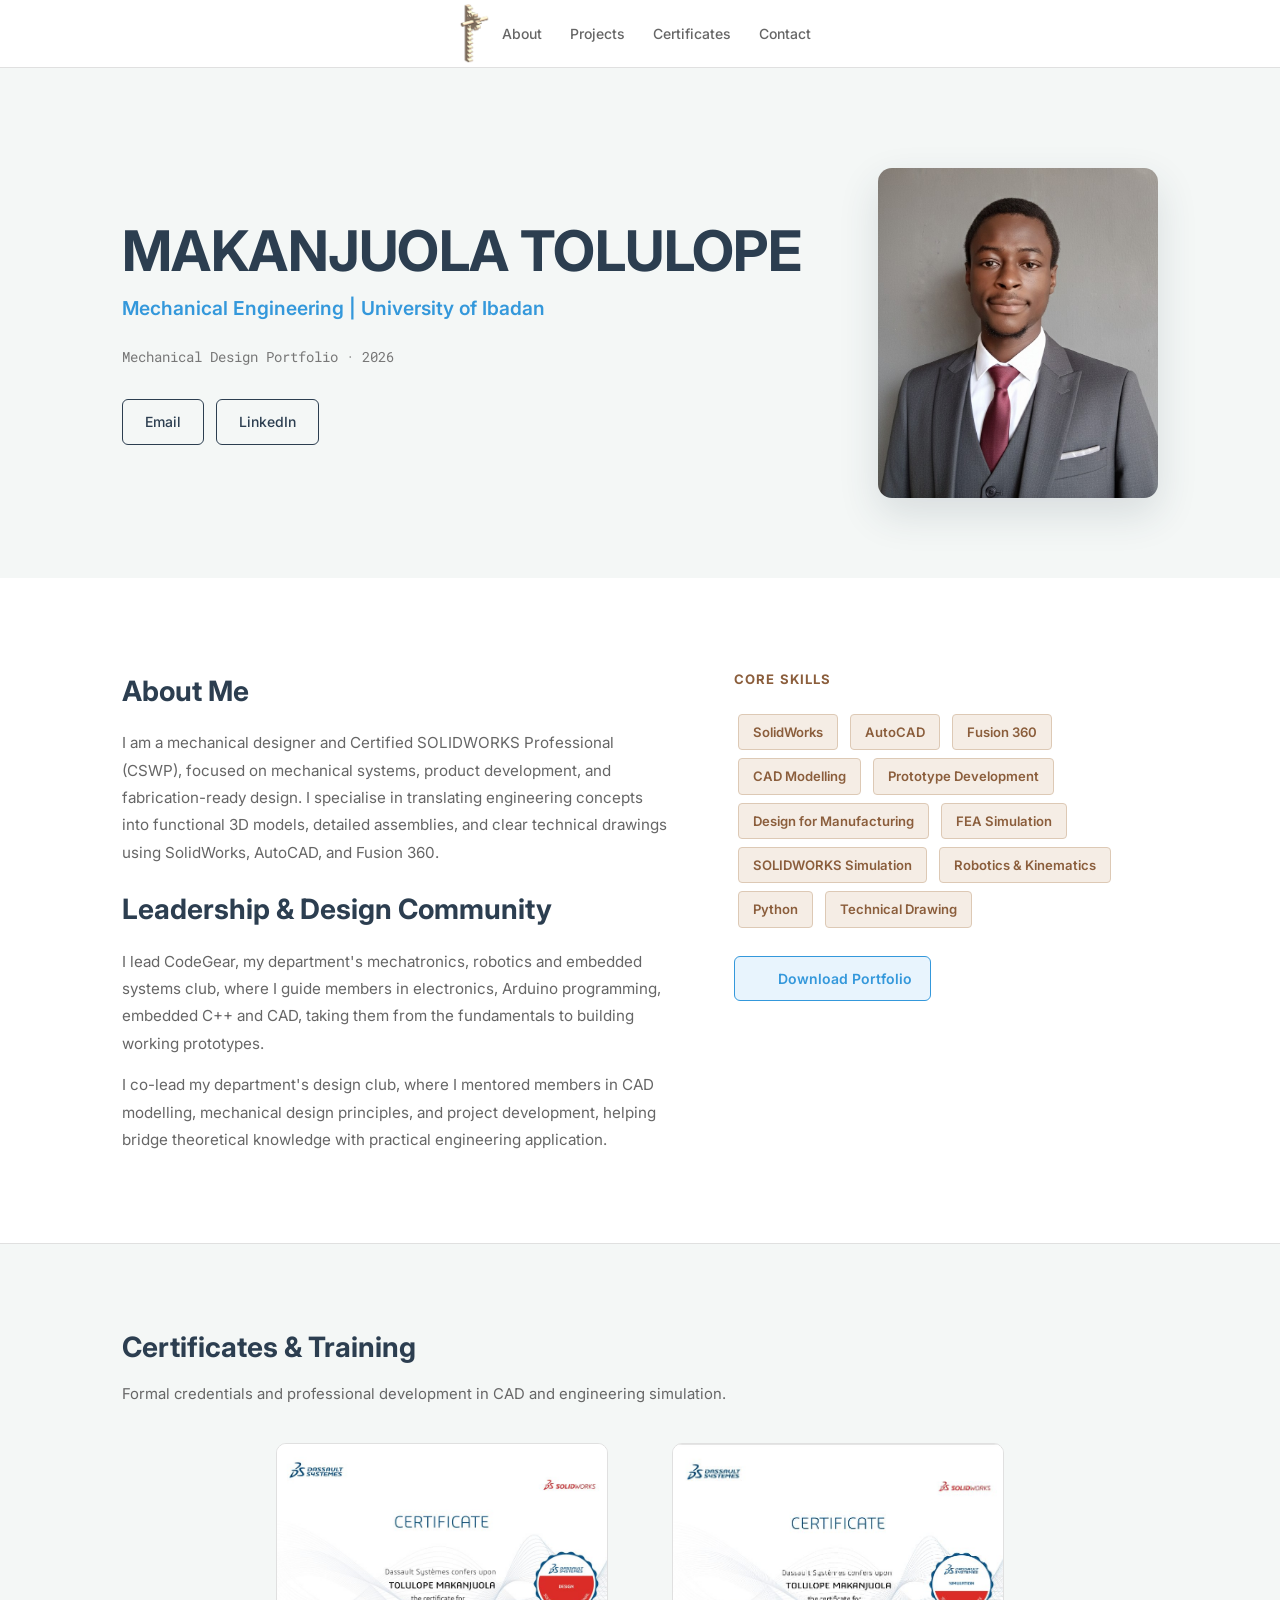
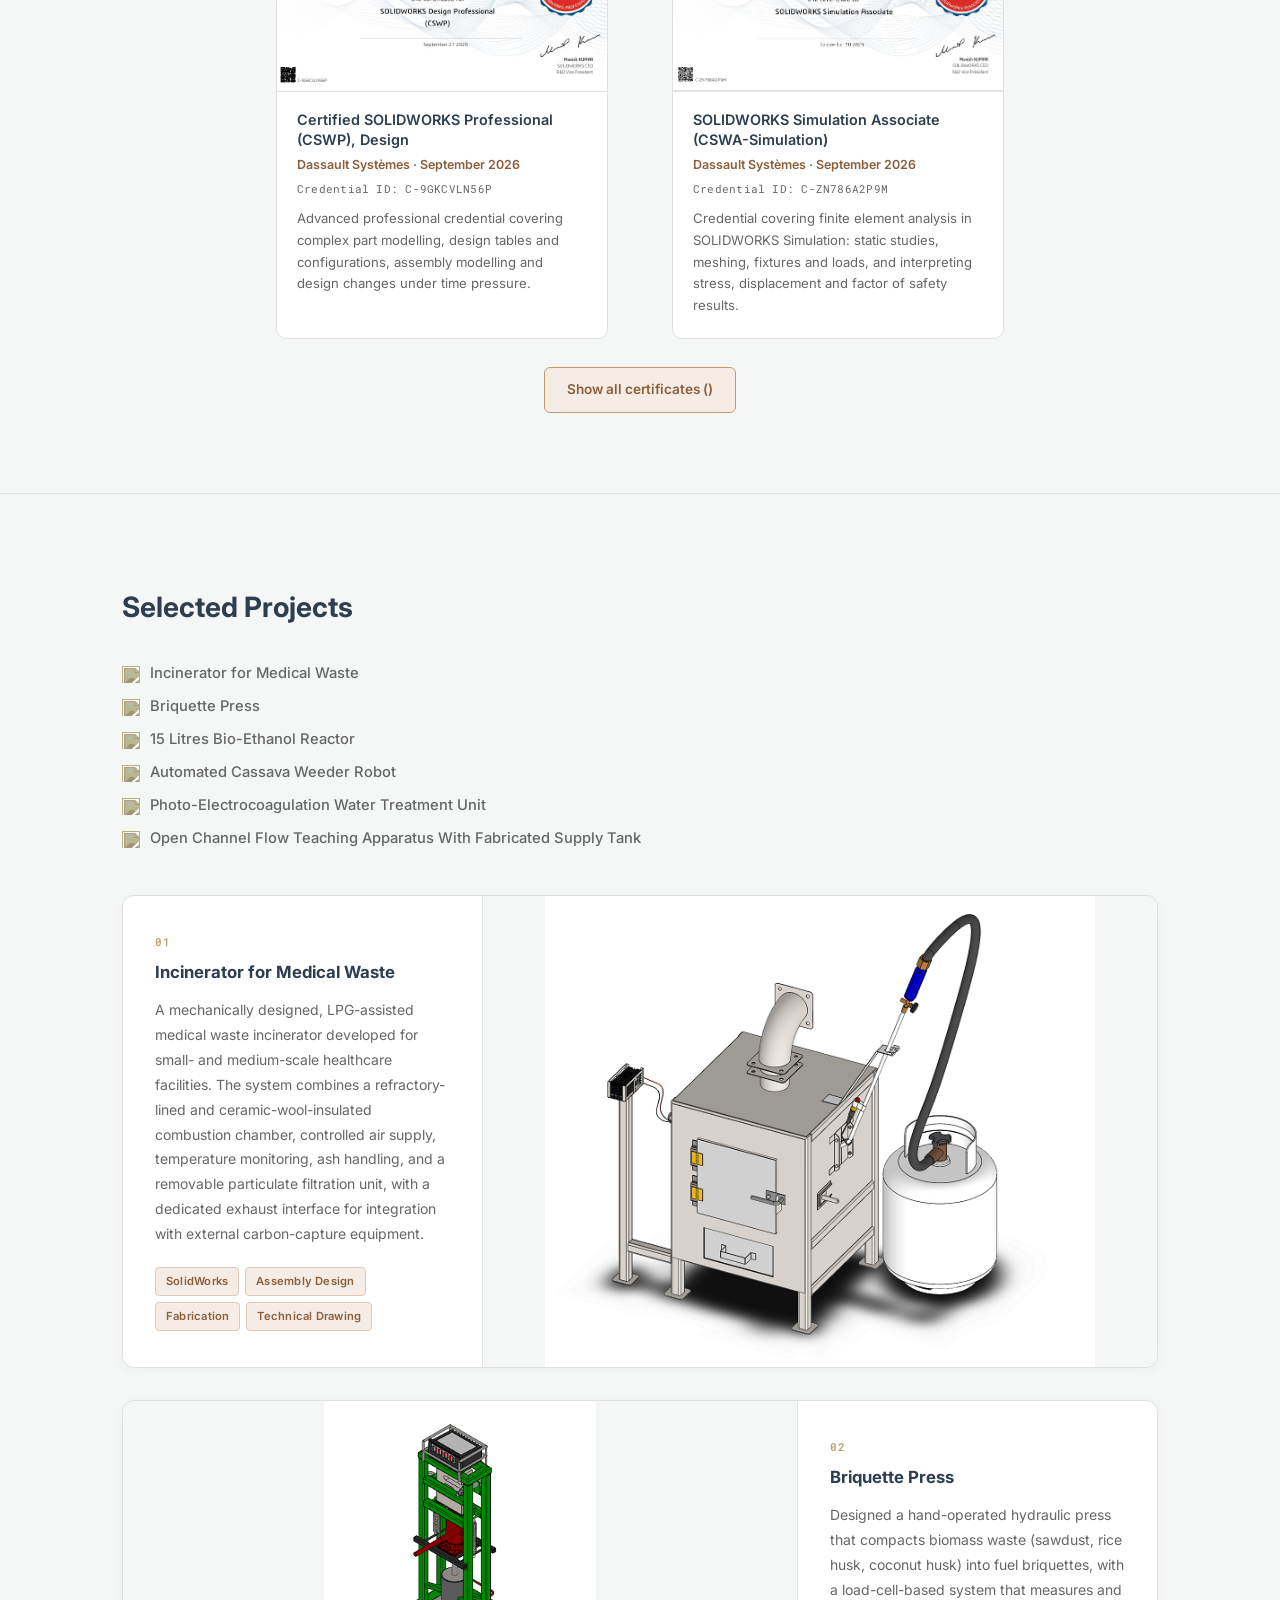
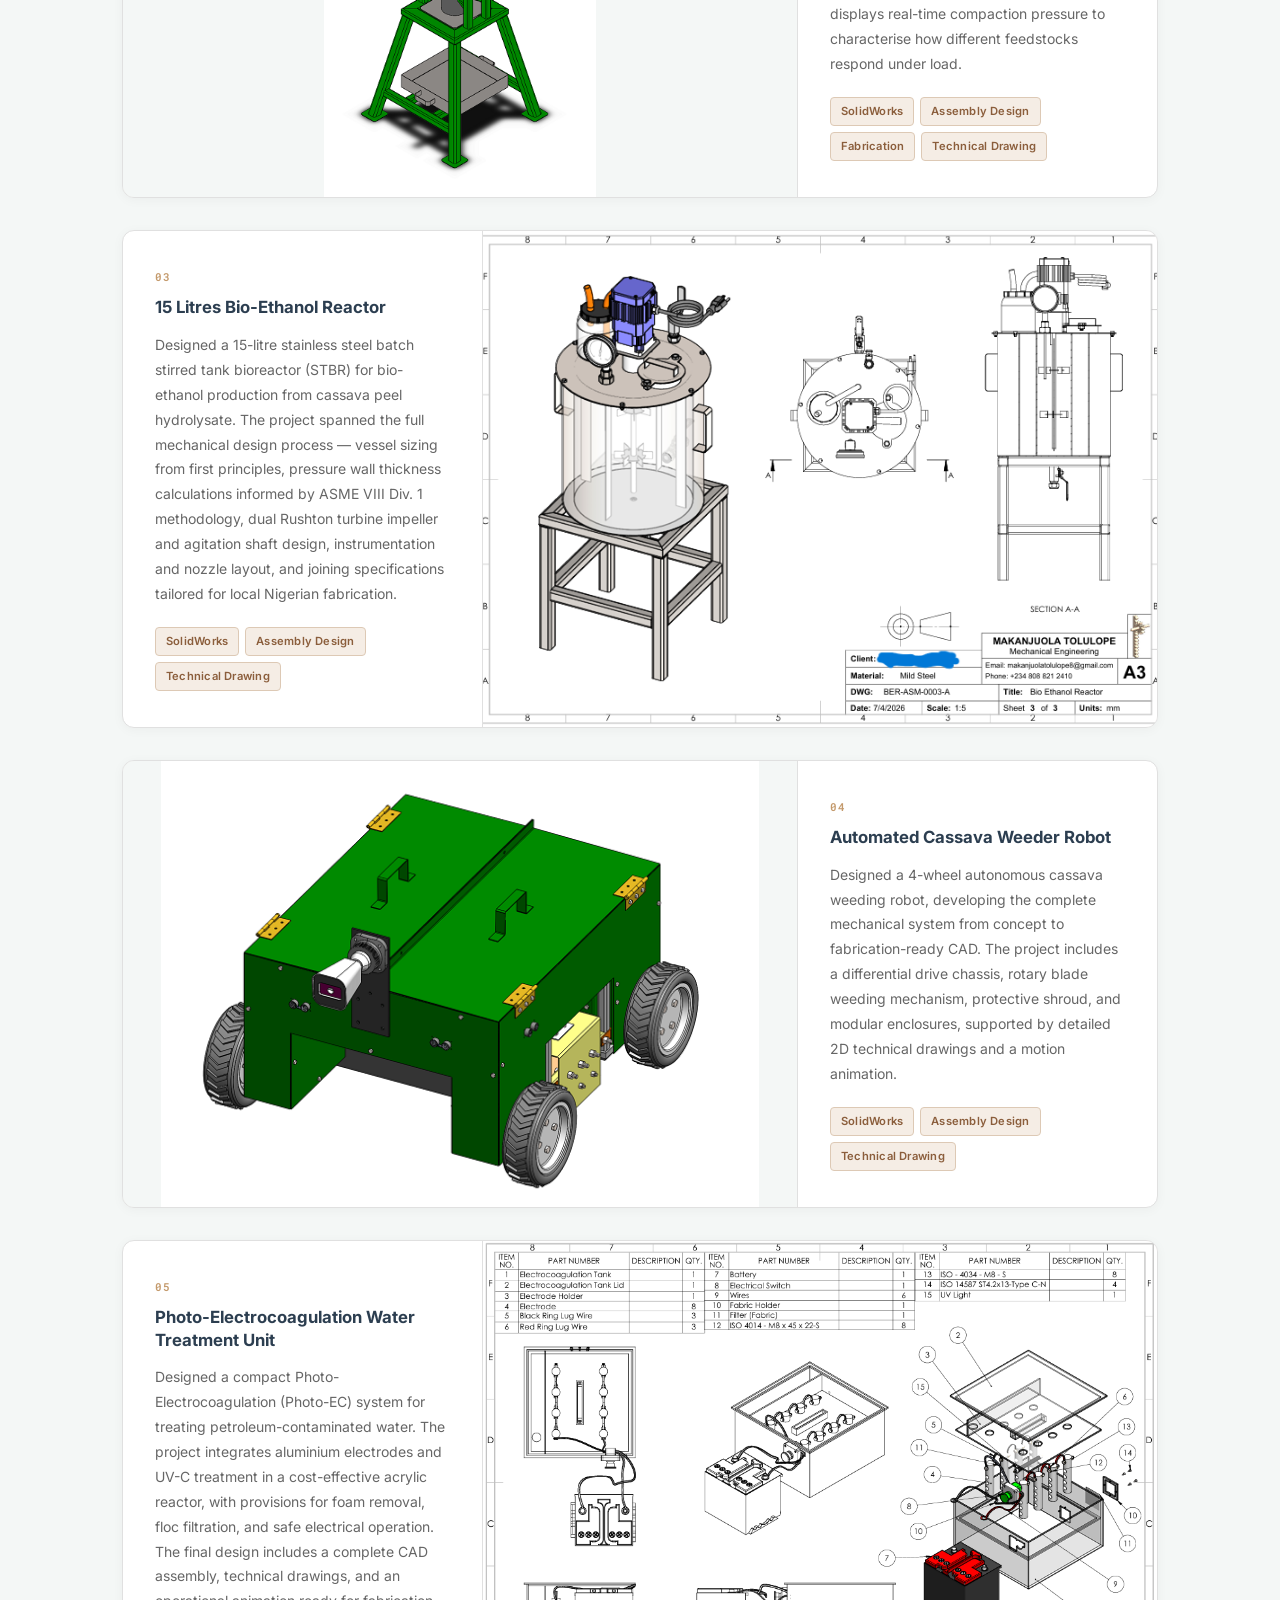
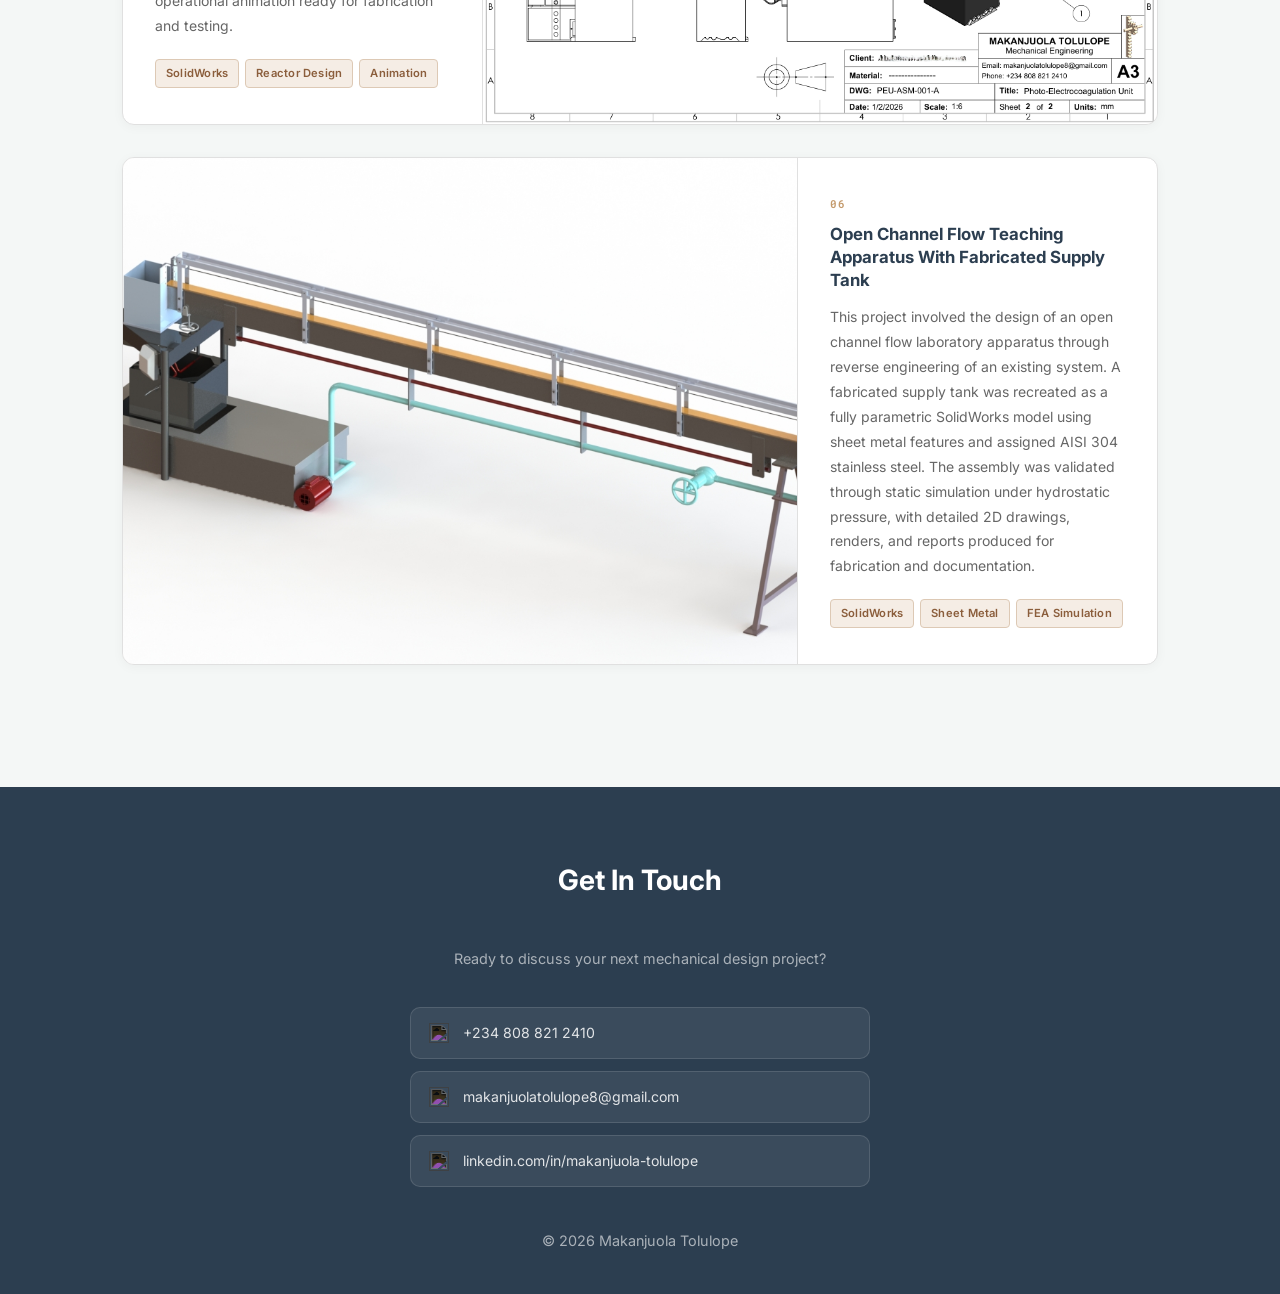
==== commit 24d7c0ee: "Replace CAD-to-reality sections with fabrication photos in galleries - Remove the "From CAD to reali" ====
--- a/index.html
+++ b/index.html
@@ -233,6 +233,7 @@
                     <img src="images/Incinerator-1.png" class="slide slide-portrait" alt="Incinerator closed view">
                     <img src="images/Incinerator-2.png" class="slide slide-portrait" alt="Incinerator with door open">
                     <img src="images/Incinerator-4.png" class="slide slide-portrait" alt="Incinerator internal view">
+                    <img src="images/imw-fabricated.jpg" class="slide slide-portrait" alt="Fabricated medical waste incinerator, painted green, with chimney, loading door and ash drawer" loading="lazy">
                 </div>
                 <div class="image-overlay">
                     <span>
@@ -247,10 +248,7 @@
         <!-- Slides: portrait, portrait, technical drawing — portraits centred, drawing covers -->
         <div id="BP" class="project-card reverse">
             <div class="project-content">
-                <div class="project-meta-row">
-                    <span class="project-number">02</span>
-                    <span class="built-badge">Built</span>   <!-- ── "Built" badge: this design was fabricated — remove to hide ── -->
-                </div>
+                <span class="project-number">02</span>
                 <h3>Briquette Press</h3>
                 <p>
                     Designed a hand-operated hydraulic press that compacts biomass waste (sawdust, rice husk, coconut husk) 
@@ -267,8 +265,9 @@
             <a href="project-bp.html" class="project-image" title="Click to view full project">
                 <div class="slideshow">
                     <img src="images/Briquette-1.png" class="slide slide-portrait" alt="Briquette Press isometric view">
-                    <img src="images/Briquette-3.png" class="slide slide-portrait" alt="Briquette Press render">
-                    <img src="images/Briquette-2.png" class="slide slide-portrait" alt="Briquette Press technical drawing">
+                    <img src="images/Briquette-3.png" class="slide slide-portrait" alt="Briquette Press exploded drawing with BOM">
+                    <img src="images/Briquette-2.png" class="slide slide-portrait" alt="Briquette Press render">
+                    <img src="images/bp-fabricated.jpg" class="slide slide-portrait" alt="Fabricated briquette press with welded frame, bottle jack, return springs and collection tray" loading="lazy">
                 </div>
                 <div class="image-overlay">
                     <span>
@@ -283,10 +282,7 @@
         <!-- Slides: technical drawing, portrait render, technical drawing — portrait centred -->
         <div id="BER" class="project-card">
             <div class="project-content">
-                <div class="project-meta-row">
-                    <span class="project-number">03</span>
-                    <span class="built-badge">Built</span>   <!-- ── "Built" badge: this design was fabricated — remove to hide ── -->
-                </div>
+                <span class="project-number">03</span>
                 <h3>15 Litres Bio-Ethanol Reactor</h3>
                 <p>
                     Designed a 15-litre stainless steel batch stirred tank bioreactor (STBR) for bio-ethanol production 
@@ -306,6 +302,7 @@
                     <img src="images/Reactor-1.png" class="slide" alt="Bio-Ethanol Reactor drawing sheet">
                     <img src="images/Reactor-2.png" class="slide slide-portrait" alt="Bio-Ethanol Reactor render">
                     <img src="images/Reactor-3.png" class="slide" alt="Bio-Ethanol Reactor exploded view">
+                    <img src="images/ber-fabricated.jpg" class="slide slide-portrait" alt="Fabricated bio-ethanol reactor with geared motor stirrer, bolted lid and control panel" loading="lazy">
                 </div>
                 <div class="image-overlay">
                     <span>
--- a/style.css
+++ b/style.css
@@ -282,14 +282,6 @@
     margin-bottom: 10px; display: block;
 }
 .project-content h3 { font-size: 1.05rem; font-weight: 700; color: var(--primary-color); line-height: 1.35; margin-bottom: 14px; }
-/* "Built" badge: marks projects that were fabricated. Sits beside the project number. */
-.project-meta-row { display: flex; align-items: center; gap: 10px; margin-bottom: 10px; }
-.project-meta-row .project-number { margin-bottom: 0; }
-.built-badge {
-    font-size: 0.66rem; font-weight: 700; letter-spacing: 0.08em; text-transform: uppercase;
-    color: var(--white); background: var(--brown);
-    padding: 3px 9px; border-radius: 999px; line-height: 1.4;
-}
 .project-content p { font-size: 0.875rem; color: var(--text-muted); line-height: 1.78; flex: 1; }
 .project-tags { display: flex; flex-wrap: wrap; gap: 6px; margin-top: 20px; }
 .project-tags span {
@@ -453,20 +445,6 @@
 .detail-gallery { padding: 70px 0; }
 .detail-gallery h2 { font-size: 1.4rem; font-weight: 700; color: var(--primary-color); margin-bottom: 28px; }
 
-/* ── From CAD to reality: render on the left, fabricated photo on the right ── */
-.cad-reality { padding: 60px 0 0; }
-.cad-reality h2 { font-size: 1.4rem; font-weight: 700; color: var(--primary-color); margin-bottom: 28px; }
-.cad-reality-grid { display: grid; grid-template-columns: 1fr 1fr; gap: 28px; max-width: 860px; margin: 0 auto; }   /* centred pair */
-.cad-reality figure { margin: 0; }
-.cad-reality img {
-    width: 100%; height: 460px; display: block;
-    object-fit: contain;          /* show the whole render / photo, no cropping */
-    background: var(--white);
-    border: 1px solid var(--border-color); border-radius: 8px;
-}
-.cad-reality figcaption { font-size: 0.82rem; color: var(--text-muted); line-height: 1.6; margin-top: 10px; }
-.cad-reality figcaption strong { color: var(--brown); font-weight: 600; }
-
 /*
  * ════════════════════════════════════════════════════════════
  *  GALLERY LAYOUT SYSTEM
@@ -490,6 +468,12 @@
  *      Portrait height = 67% of the combined drawing height
  *      (i.e. each drawing is ~half, portrait is ~67% of total).
  *      Used for: BER (Bio-Ethanol Reactor)
+ *
+ *  .gallery-row-fit
+ *    → One row, every image exactly the same height; each image's
+ *      width follows its own shape, so nothing is stretched or padded.
+ *      Set style="--ar: width ÷ height" on each <img>.
+ *      Used for: IMW, BP, BER (renders, drawings and fabrication photo)
  *
  *  All images in every layout get:
  *    width: 100%, object-fit: contain (no cropping), white bg
@@ -585,6 +569,23 @@
     width: 100%;
 }
 
+/* ──────────────────────────────────────────────
+   LAYOUT 4: fit row (same height, natural widths)
+   Each image grows in proportion to its aspect ratio (--ar),
+   which makes every image in the row come out the same height.
+   ────────────────────────────────────────────── */
+.gallery-row-fit {
+    display: flex;
+    gap: 14px;
+    align-items: flex-start;
+}
+.gallery-row-fit img {
+    flex: var(--ar) 1 0;      /* width share = the image's own width ÷ height */
+    min-width: 0;
+    height: auto;
+    aspect-ratio: var(--ar);  /* keeps the exact shape: no stretching, no padding */
+}
+
 /* ── Prev/Next navigation ── */
 .detail-footer-nav { padding: 40px 0; background: var(--bg-light); border-top: 1px solid var(--border-color); }
 .detail-footer-nav .container { display: flex; justify-content: space-between; align-items: center; flex-wrap: wrap; gap: 12px; }
@@ -603,13 +604,13 @@
 @media (max-width: 768px) {
     .detail-hero-content { grid-template-columns: 1fr; }
     .detail-hero h1 { font-size: 1.5rem; }
-    .cad-reality-grid { grid-template-columns: 1fr; }   /* stack render and photo on phones */
-    .cad-reality img { height: 380px; }
 
     /* All gallery layouts collapse to a vertical stack on mobile */
     .gallery-row-equal,
     .gallery-row-2portrait-1drawing,
-    .gallery-row-2drawing-1portrait { flex-direction: column; }
+    .gallery-row-2drawing-1portrait,
+    .gallery-row-fit { flex-direction: column; }
+    .gallery-row-fit img { flex: none; width: 100%; }   /* full width, natural height */
 
     .gallery-row-equal img,
     .gallery-row-2portrait-1drawing .gallery-portrait,
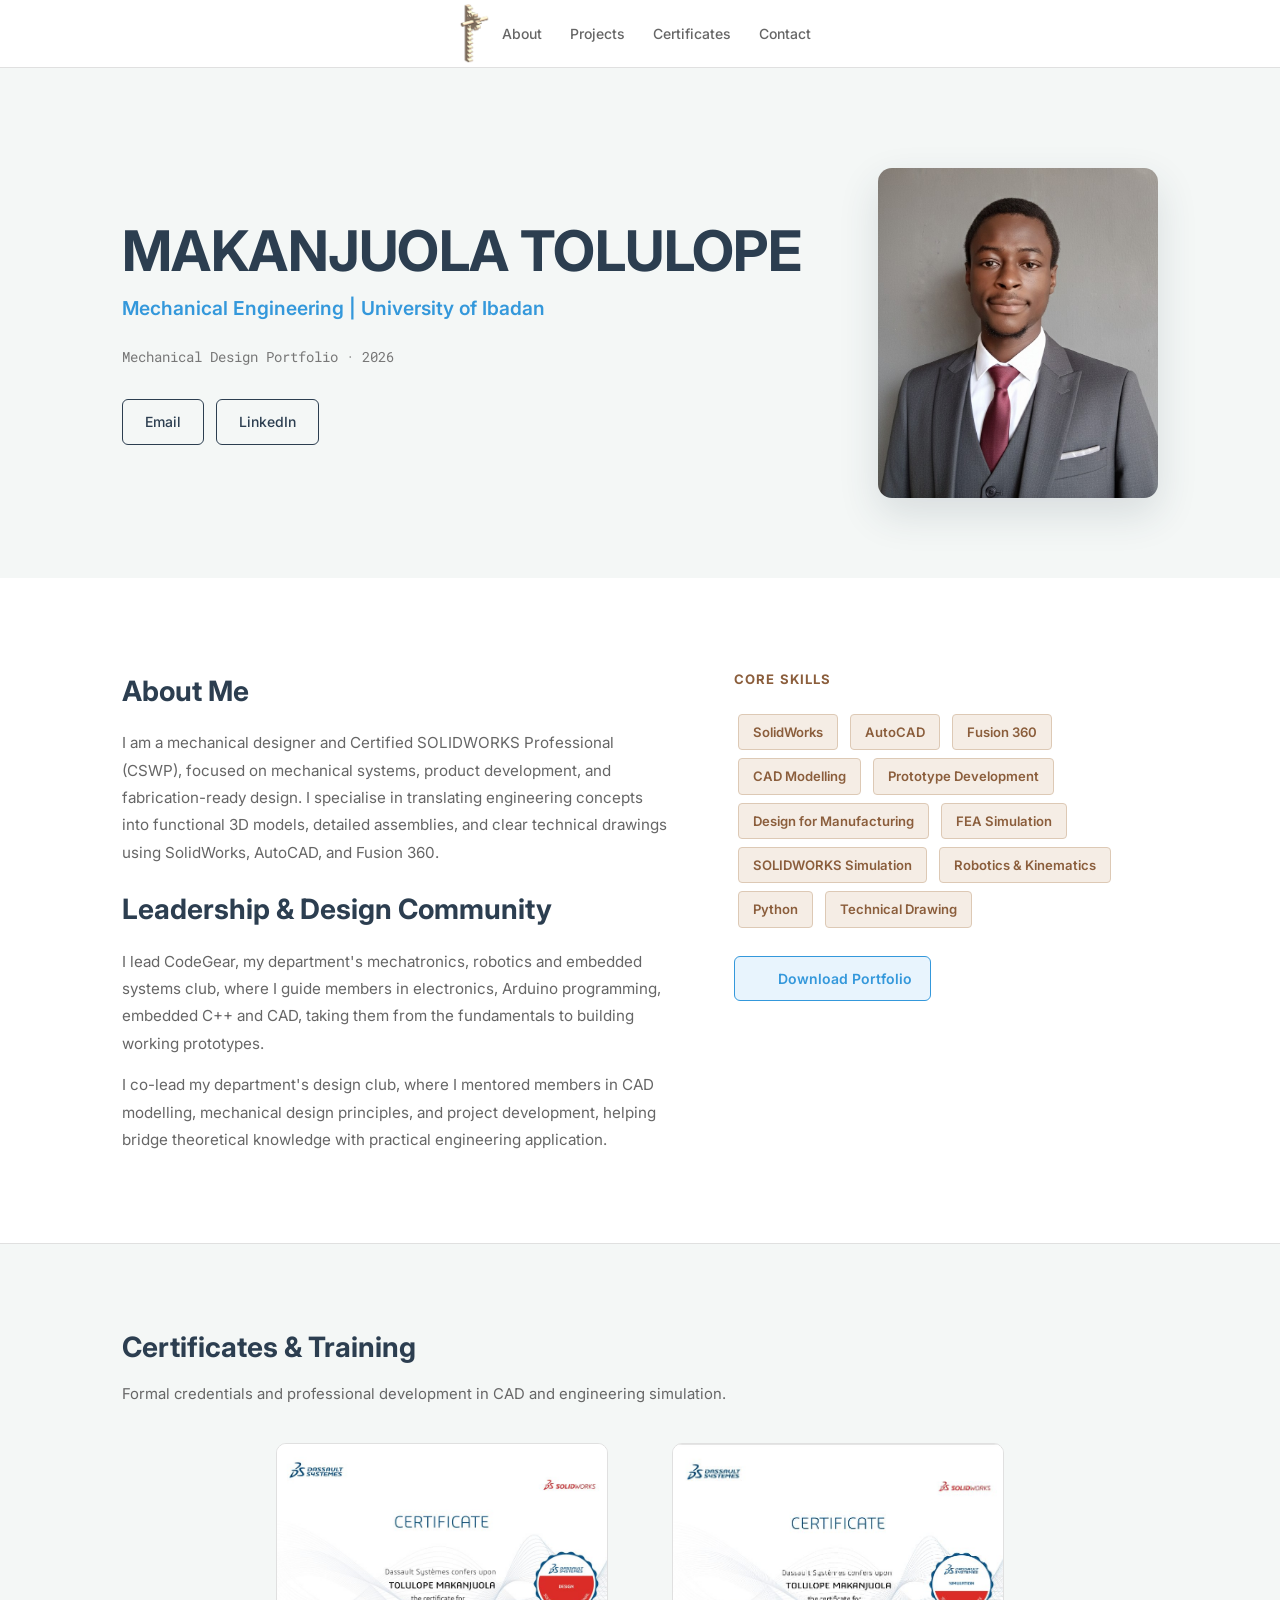
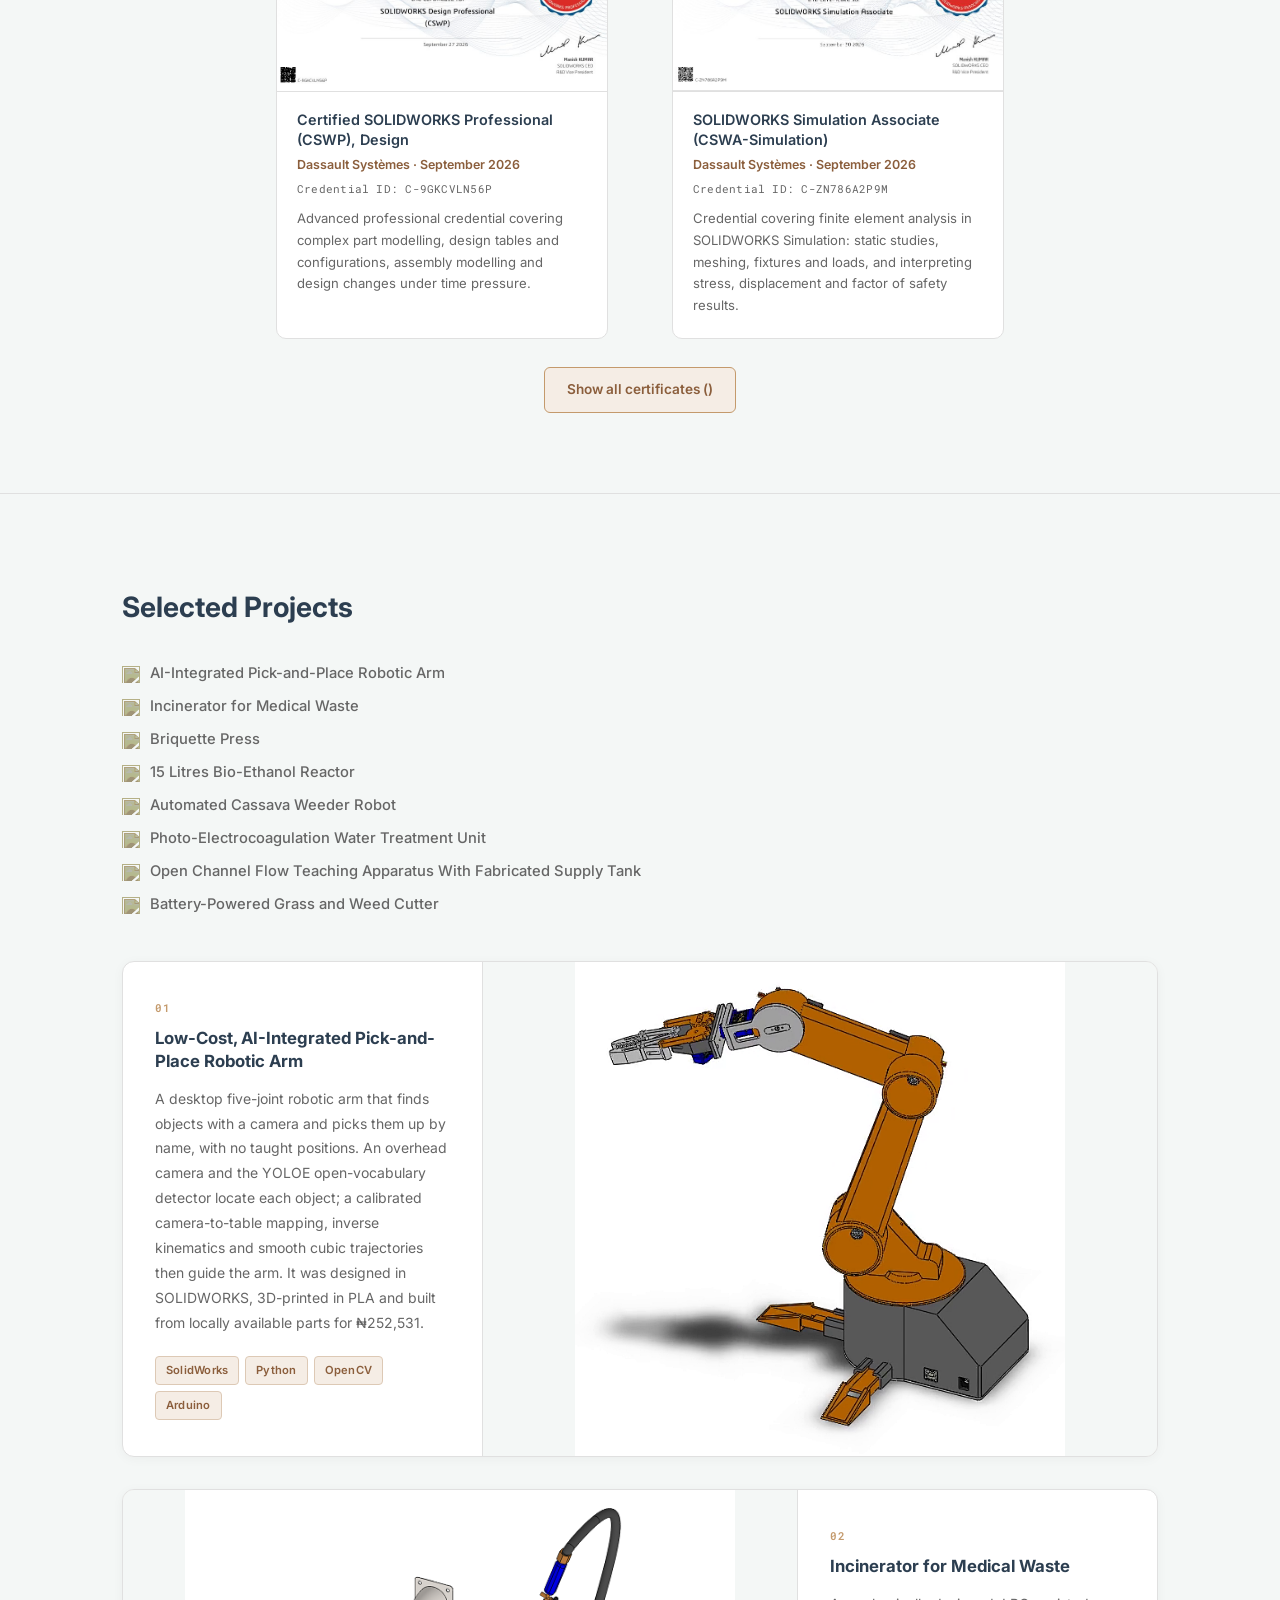
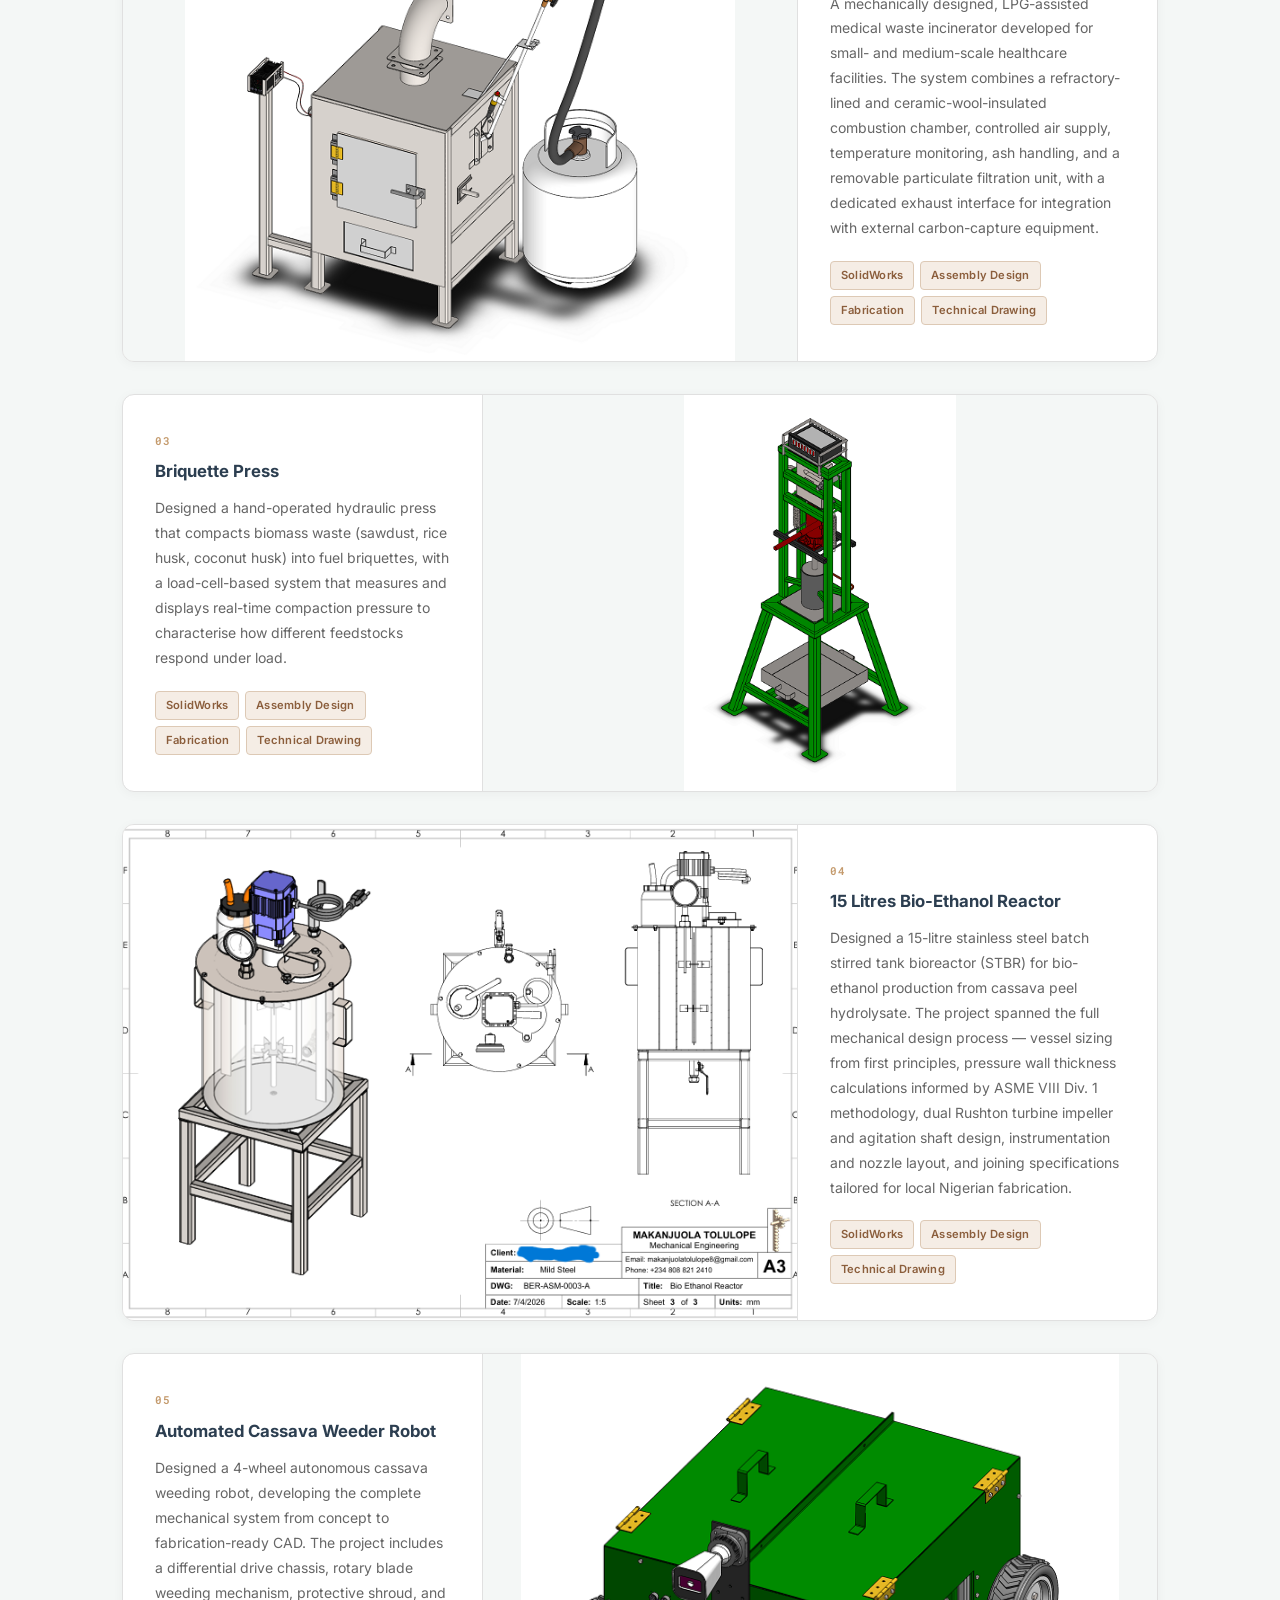
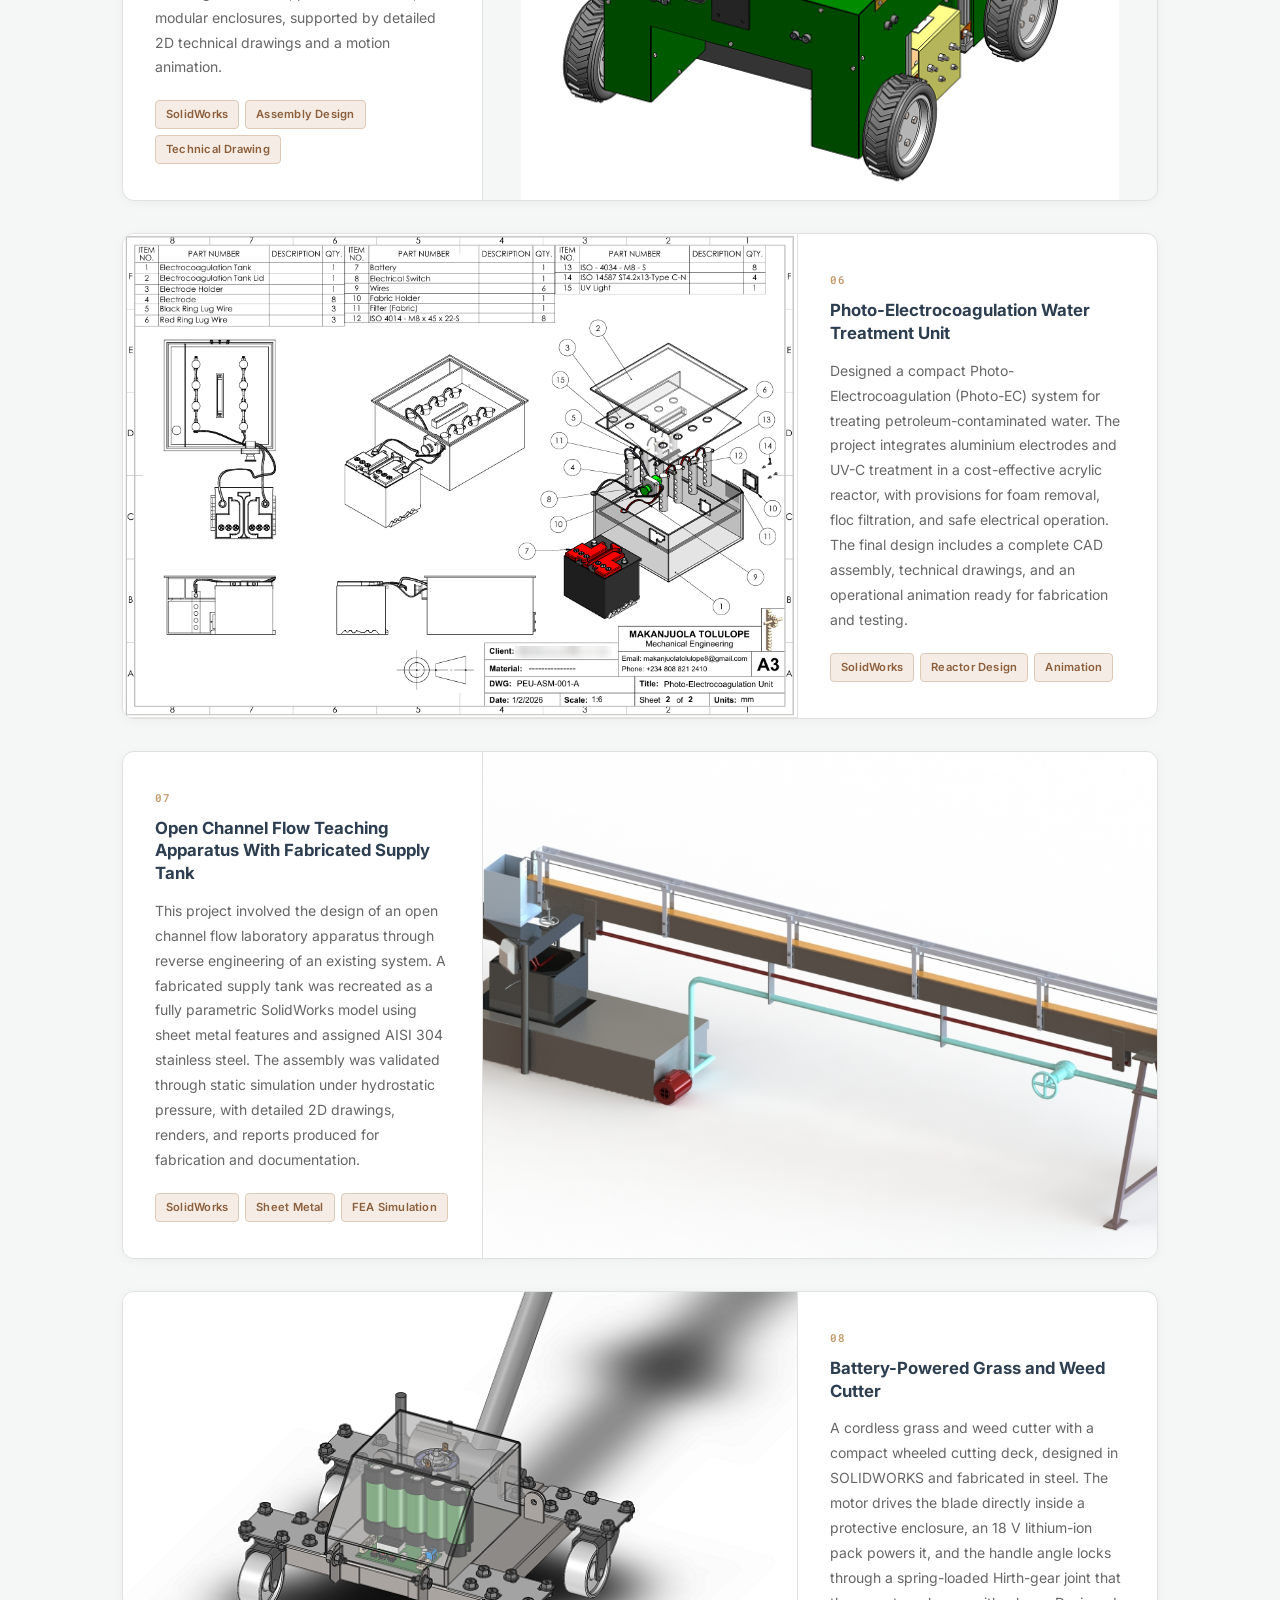
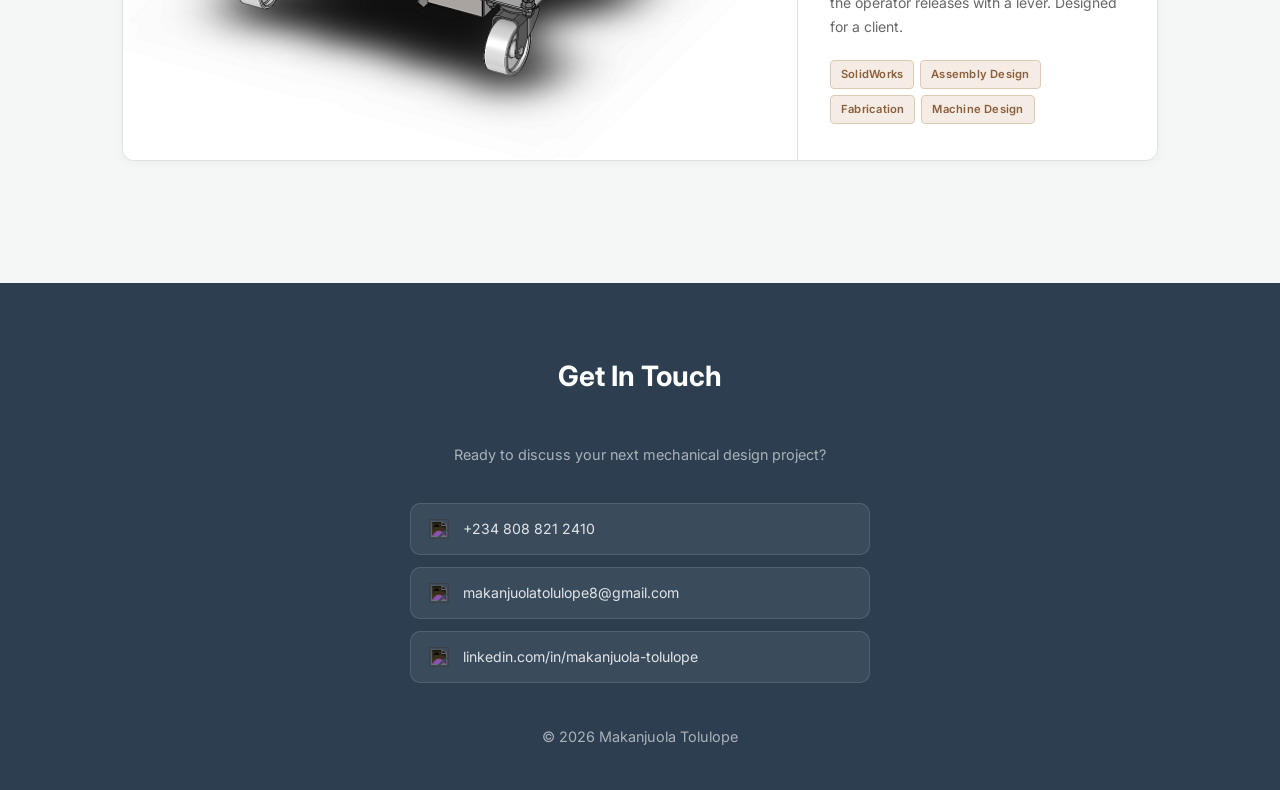
==== commit 77d66c11: "Add robotic arm and grass cutter projects - New project-arm.html (Project 01): hero, motion study vi" ====
--- a/index.html
+++ b/index.html
@@ -184,6 +184,10 @@
             <ul class="highlight">
                 <li>
                     <img src="https://cdn.jsdelivr.net/npm/feather-icons@4.29.2/dist/icons/settings.svg" class="gear-bullet" alt="" aria-hidden="true">
+                    <a href="#ARM">AI-Integrated Pick-and-Place Robotic Arm</a>
+                </li>
+                <li>
+                    <img src="https://cdn.jsdelivr.net/npm/feather-icons@4.29.2/dist/icons/settings.svg" class="gear-bullet" alt="" aria-hidden="true">
                     <a href="#IMW">Incinerator for Medical Waste</a>
                 </li>
                 <li>
@@ -205,15 +209,56 @@
                 <li>
                     <img src="https://cdn.jsdelivr.net/npm/feather-icons@4.29.2/dist/icons/settings.svg" class="gear-bullet" alt="" aria-hidden="true">
                     <a href="#OCFTA">Open Channel Flow Teaching Apparatus With Fabricated Supply Tank</a>
+                </li>
+                <li>
+                    <img src="https://cdn.jsdelivr.net/npm/feather-icons@4.29.2/dist/icons/settings.svg" class="gear-bullet" alt="" aria-hidden="true">
+                    <a href="#GWC">Battery-Powered Grass and Weed Cutter</a>
                 </li>
             </ul>
         </nav>
 
-        <!-- Project 1 — Incinerator for Medical Waste -->
+        <!-- Project 1 — AI-Integrated Pick-and-Place Robotic Arm -->
+        <!-- Slides: motion frame, assembly drawing, motion frame, full assembly CAD, then the two photos -->
+        <div id="ARM" class="project-card">
+            <div class="project-content">
+                <span class="project-number">01</span>
+                <h3>Low-Cost, AI-Integrated Pick-and-Place Robotic Arm</h3>
+                <p>
+                    A desktop five-joint robotic arm that finds objects with a camera and picks them up by name, with no taught positions.
+                    An overhead camera and the YOLOE open-vocabulary detector locate each object; a calibrated camera-to-table mapping, inverse
+                    kinematics and smooth cubic trajectories then guide the arm. It was designed in SOLIDWORKS, 3D-printed in PLA and built from
+                    locally available parts for ₦252,531.
+                </p>
+                <div class="project-tags">
+                    <span>SolidWorks</span>
+                    <span>Python</span>
+                    <span>OpenCV</span>
+                    <span>Arduino</span>
+                </div>
+            </div>
+            <a href="project-arm.html" class="project-image" title="Click to view full project">
+                <div class="slideshow">
+                    <img src="images/arm-cad-motion-reach.png" class="slide slide-portrait" alt="Robotic arm reaching out, SOLIDWORKS motion study">
+                    <img src="images/arm-assembly-drawing.png" class="slide slide-portrait" alt="Robotic arm assembly drawing with parts list" loading="lazy">
+                    <img src="images/arm-cad-motion-grip.png" class="slide" alt="Robotic arm gripper open, about to grip" loading="lazy">
+                    <img src="images/arm-cad-full-assembly.png" class="slide slide-portrait" alt="CAD model of the whole robotic arm cell with camera mast" loading="lazy">
+                    <img src="images/arm-fabricated.jpg" class="slide" alt="The built robotic arm, 3D-printed in orange PLA" loading="lazy">
+                    <img src="images/arm-full-setup.jpg" class="slide slide-portrait" alt="The complete built system with camera stand and laptop" loading="lazy">
+                </div>
+                <div class="image-overlay">
+                    <span>
+                        <img src="https://cdn.jsdelivr.net/npm/feather-icons@4.29.2/dist/icons/maximize-2.svg" class="overlay-icon" alt="" aria-hidden="true">
+                        View Full Project
+                    </span>
+                </div>
+            </a>
+        </div>
+
+        <!-- Project 2 — Incinerator for Medical Waste -->
         <!-- Slides: portrait, portrait, portrait — all centred with slide-portrait -->
-        <div id="IMW" class="project-card">
-            <div class="project-content">
-                <span class="project-number">01</span>
+        <div id="IMW" class="project-card reverse">
+            <div class="project-content">
+                <span class="project-number">02</span>
                 <h3>Incinerator for Medical Waste</h3>
                 <p>
                     A mechanically designed, LPG-assisted medical waste incinerator developed for small- and medium-scale 
@@ -244,11 +289,11 @@
             </a>
         </div>
 
-        <!-- Project 2 — Briquette Press -->
+        <!-- Project 3 — Briquette Press -->
         <!-- Slides: portrait, portrait, technical drawing — portraits centred, drawing covers -->
-        <div id="BP" class="project-card reverse">
-            <div class="project-content">
-                <span class="project-number">02</span>
+        <div id="BP" class="project-card">
+            <div class="project-content">
+                <span class="project-number">03</span>
                 <h3>Briquette Press</h3>
                 <p>
                     Designed a hand-operated hydraulic press that compacts biomass waste (sawdust, rice husk, coconut husk) 
@@ -278,11 +323,11 @@
             </a>
         </div>
 
-        <!-- Project 3 — 15 Litres Bio-Ethanol Reactor -->
+        <!-- Project 4 — 15 Litres Bio-Ethanol Reactor -->
         <!-- Slides: technical drawing, portrait render, technical drawing — portrait centred -->
-        <div id="BER" class="project-card">
-            <div class="project-content">
-                <span class="project-number">03</span>
+        <div id="BER" class="project-card reverse">
+            <div class="project-content">
+                <span class="project-number">04</span>
                 <h3>15 Litres Bio-Ethanol Reactor</h3>
                 <p>
                     Designed a 15-litre stainless steel batch stirred tank bioreactor (STBR) for bio-ethanol production 
@@ -313,11 +358,11 @@
             </a>
         </div>
 
-        <!-- Project 4 — Automated Cassava Weeder Robot -->
+        <!-- Project 5 — Automated Cassava Weeder Robot -->
         <!-- Slides: portrait, portrait, portrait — all centred -->
-        <div id="ACWR" class="project-card reverse">
-            <div class="project-content">
-                <span class="project-number">04</span>
+        <div id="ACWR" class="project-card">
+            <div class="project-content">
+                <span class="project-number">05</span>
                 <h3>Automated Cassava Weeder Robot</h3>
                 <p>
                     Designed a 4-wheel autonomous cassava weeding robot, developing the complete mechanical system 
@@ -346,11 +391,11 @@
             </a>
         </div>
 
-        <!-- Project 5 — Photo-Electrocoagulation Water Treatment Unit -->
+        <!-- Project 6 — Photo-Electrocoagulation Water Treatment Unit -->
         <!-- Slides: landscape renders — cover works well -->
-        <div id="PEWTU" class="project-card">
-            <div class="project-content">
-                <span class="project-number">05</span>
+        <div id="PEWTU" class="project-card reverse">
+            <div class="project-content">
+                <span class="project-number">06</span>
                 <h3>Photo-Electrocoagulation Water Treatment Unit</h3>
                 <p>
                     Designed a compact Photo-Electrocoagulation (Photo-EC) system for treating petroleum-contaminated water. 
@@ -379,11 +424,11 @@
             </a>
         </div>
 
-        <!-- Project 6 — Open Channel Flow Teaching Apparatus -->
+        <!-- Project 7 — Open Channel Flow Teaching Apparatus -->
         <!-- Slides: landscape render, portrait render, landscape FEA -->
-        <div id="OCFTA" class="project-card reverse">
-            <div class="project-content">
-                <span class="project-number">06</span>
+        <div id="OCFTA" class="project-card">
+            <div class="project-content">
+                <span class="project-number">07</span>
                 <h3>Open Channel Flow Teaching Apparatus With Fabricated Supply Tank</h3>
                 <p>
                     This project involved the design of an open channel flow laboratory apparatus through reverse engineering 
@@ -402,6 +447,41 @@
                     <img src="images/Rendered OCFTA.jpg" class="slide" alt="Open Channel Flow apparatus render">
                     <img src="images/tank-1.jpg" class="slide slide-portrait" alt="Supply tank render">
                     <img src="images/tank-2.png" class="slide" alt="FEA stress plot">
+                </div>
+                <div class="image-overlay">
+                    <span>
+                        <img src="https://cdn.jsdelivr.net/npm/feather-icons@4.29.2/dist/icons/maximize-2.svg" class="overlay-icon" alt="" aria-hidden="true">
+                        View Full Project
+                    </span>
+                </div>
+            </a>
+        </div>
+
+        <!-- Project 8 — Battery-Powered Grass and Weed Cutter -->
+        <!-- Slides: enclosure render, full assembly, side view, then the two photos -->
+        <div id="GWC" class="project-card reverse">
+            <div class="project-content">
+                <span class="project-number">08</span>
+                <h3>Battery-Powered Grass and Weed Cutter</h3>
+                <p>
+                    A cordless grass and weed cutter with a compact wheeled cutting deck, designed in SOLIDWORKS and fabricated in steel.
+                    The motor drives the blade directly inside a protective enclosure, an 18 V lithium-ion pack powers it, and the handle angle
+                    locks through a spring-loaded Hirth-gear joint that the operator releases with a lever. Designed for a client.
+                </p>
+                <div class="project-tags">
+                    <span>SolidWorks</span>
+                    <span>Assembly Design</span>
+                    <span>Fabrication</span>
+                    <span>Machine Design</span>
+                </div>
+            </div>
+            <a href="project-gwc.html" class="project-image" title="Click to view full project">
+                <div class="slideshow">
+                    <img src="images/grass-cutter-render-enclosure.png" class="slide" alt="Grass cutter deck with transparent enclosure showing the battery pack">
+                    <img src="images/grass-cutter-render-iso.png" class="slide slide-portrait" alt="Grass cutter full assembly render" loading="lazy">
+                    <img src="images/grass-cutter-render-side.png" class="slide slide-portrait" alt="Grass cutter side view showing the handle angle" loading="lazy">
+                    <img src="images/grass-cutter-fabricated-1.jpg" class="slide slide-portrait" alt="Fabricated grass and weed cutter, angled view" loading="lazy">
+                    <img src="images/grass-cutter-fabricated-2.jpg" class="slide slide-portrait" alt="Fabricated grass and weed cutter, top view" loading="lazy">
                 </div>
                 <div class="image-overlay">
                     <span>
--- a/style.css
+++ b/style.css
@@ -586,6 +586,45 @@
     aspect-ratio: var(--ar);  /* keeps the exact shape: no stretching, no padding */
 }
 
+/* Several gallery-row-fit rows in one gallery: space between rows */
+.gallery-row-fit + .gallery-row-fit { margin-top: 14px; }
+/* Narrow, centred row: for a row of only one or two tall images, so they don't come out huge */
+.gallery-row-fit.gallery-row-narrow { max-width: 620px; margin-left: auto; margin-right: auto; }
+.gallery-note { font-size: 0.82rem; color: var(--text-muted); line-height: 1.6; margin: 10px 0 0; }
+.gallery-note + .gallery-row-fit { margin-top: 22px; }
+
+/* ══ Project write-up sections (robotic arm, grass cutter) ══ */
+.detail-section { padding: 60px 0 0; }
+.detail-section h2 { font-size: 1.4rem; font-weight: 700; color: var(--primary-color); margin-bottom: 18px; }
+.detail-section h3 { font-size: 1.05rem; font-weight: 700; color: var(--primary-color); margin: 28px 0 10px; }
+.detail-section p,
+.detail-section li { font-size: 0.95rem; color: var(--text-muted); line-height: 1.8; }
+.detail-section p + p { margin-top: 12px; }
+.detail-text > * { max-width: 760px; }      /* comfortable line length; stays left-aligned with the other headings */
+.detail-list { padding-left: 20px; margin: 0; }
+.detail-list li + li { margin-top: 8px; }
+.detail-list li::marker { color: var(--brown); }
+
+/* Motion study video */
+.detail-video {
+    display: block; width: 100%; max-width: 760px; margin: 0 auto;
+    border-radius: 8px; border: 1px solid var(--border-color); background: var(--white);
+}
+
+/* Assembly drawing: shown at its own size (not enlarged, so it stays sharp); click opens it full size */
+.detail-drawing { display: block; max-width: 763px; margin: 0 auto; }
+.detail-drawing img { width: 100%; display: block; border-radius: 8px; border: 1px solid var(--border-color); background: var(--white); }
+.detail-drawing-hint { text-align: center; font-size: 0.8rem; color: var(--text-muted); margin-top: 8px; }
+
+/* Results grid: one tile per measured number */
+.results-grid { display: grid; grid-template-columns: repeat(auto-fill, minmax(130px, 1fr)); gap: 14px; margin-top: 8px; }
+.result-tile {
+    background: var(--white); border: 1px solid var(--border-color); border-radius: 8px;
+    padding: 18px 16px; display: flex; flex-direction: column; gap: 6px;
+}
+.result-value { font-size: 1.5rem; font-weight: 700; color: var(--brown); line-height: 1.2; }
+.result-label { font-size: 0.8rem; color: var(--text-muted); line-height: 1.4; }
+
 /* ── Prev/Next navigation ── */
 .detail-footer-nav { padding: 40px 0; background: var(--bg-light); border-top: 1px solid var(--border-color); }
 .detail-footer-nav .container { display: flex; justify-content: space-between; align-items: center; flex-wrap: wrap; gap: 12px; }
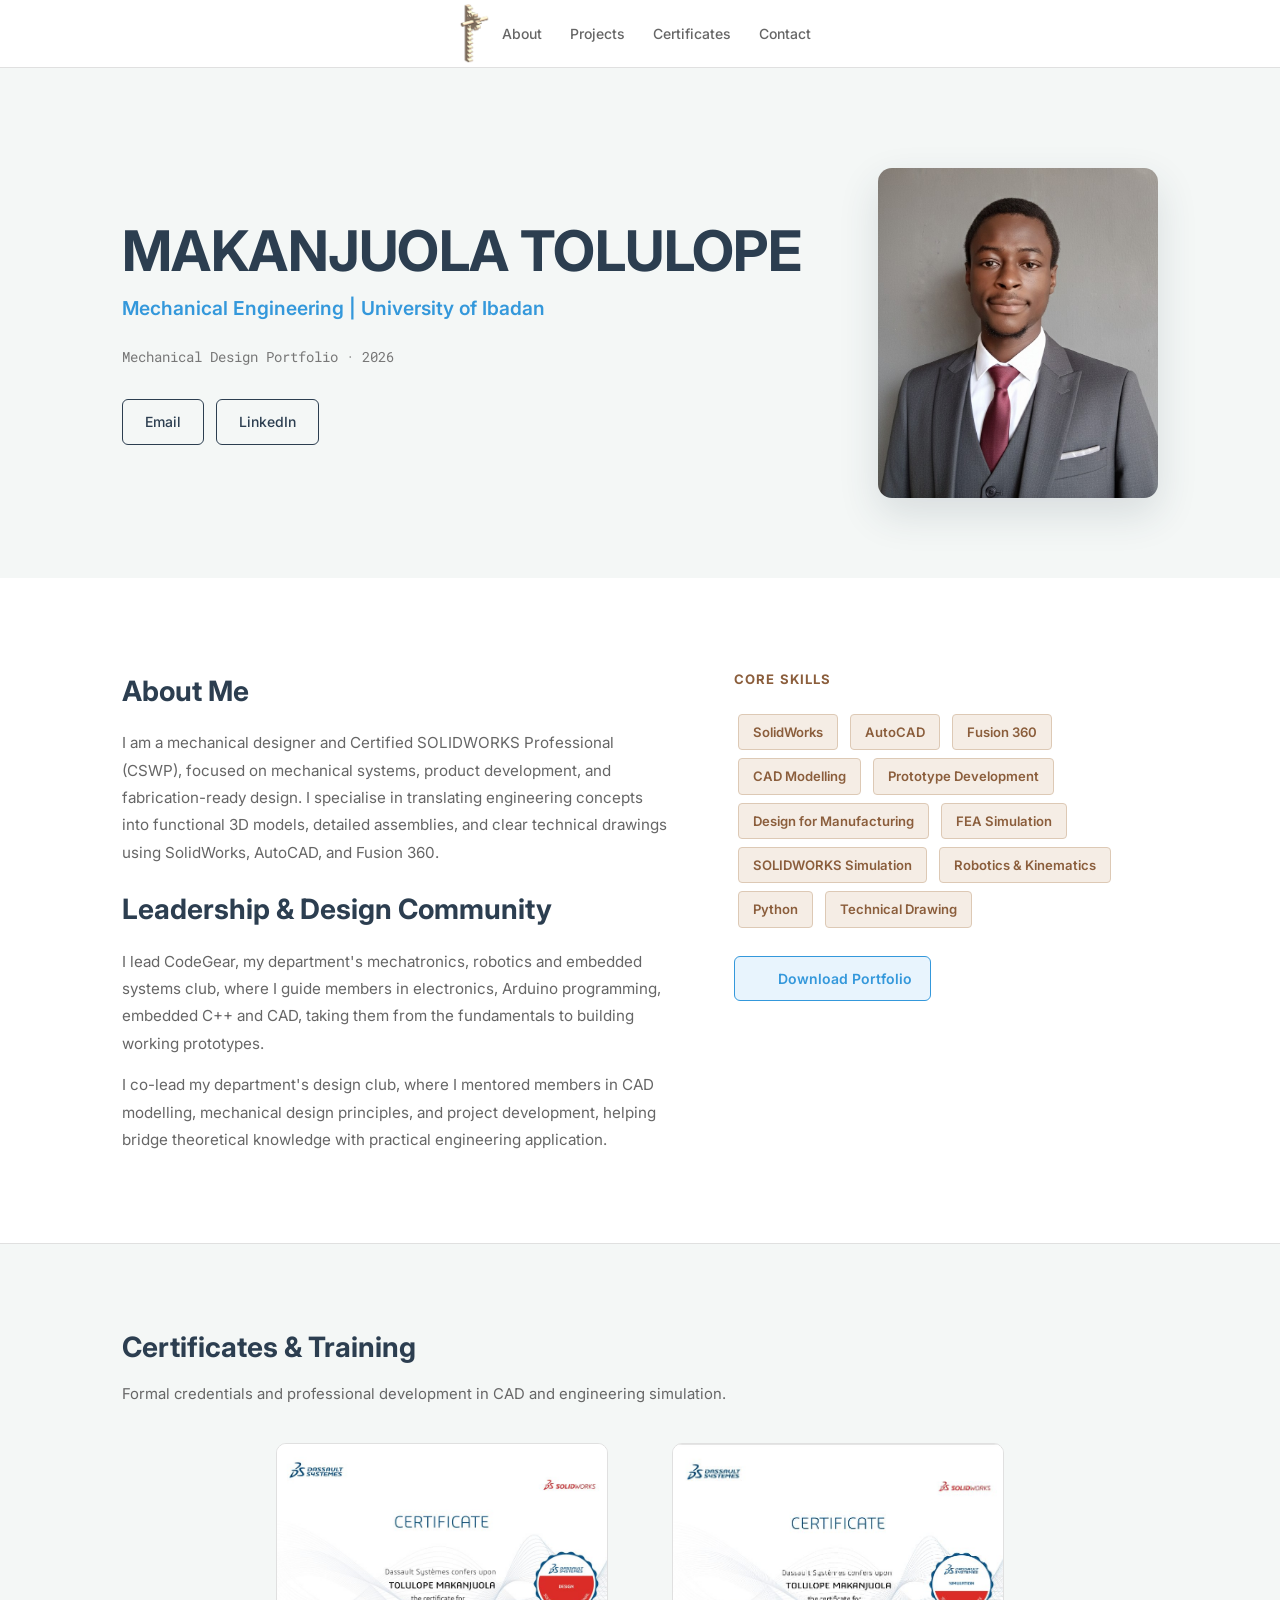
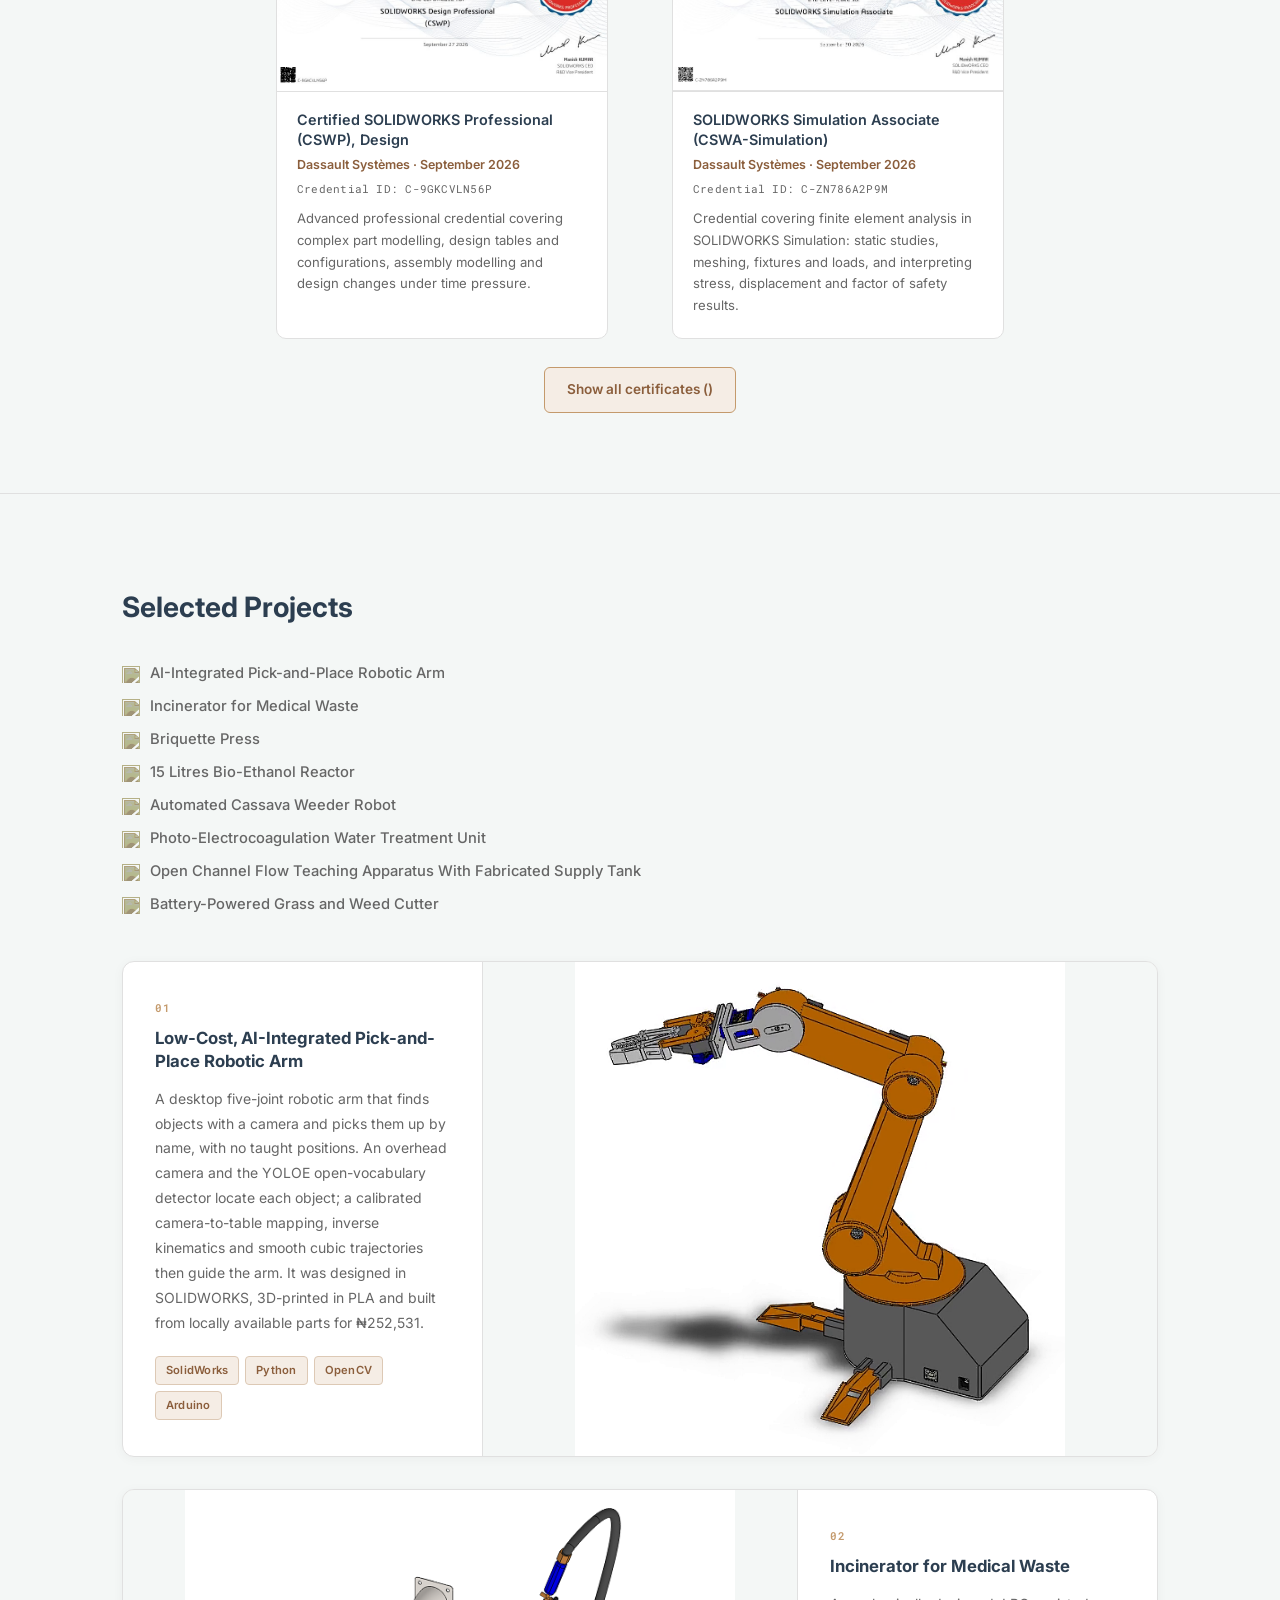
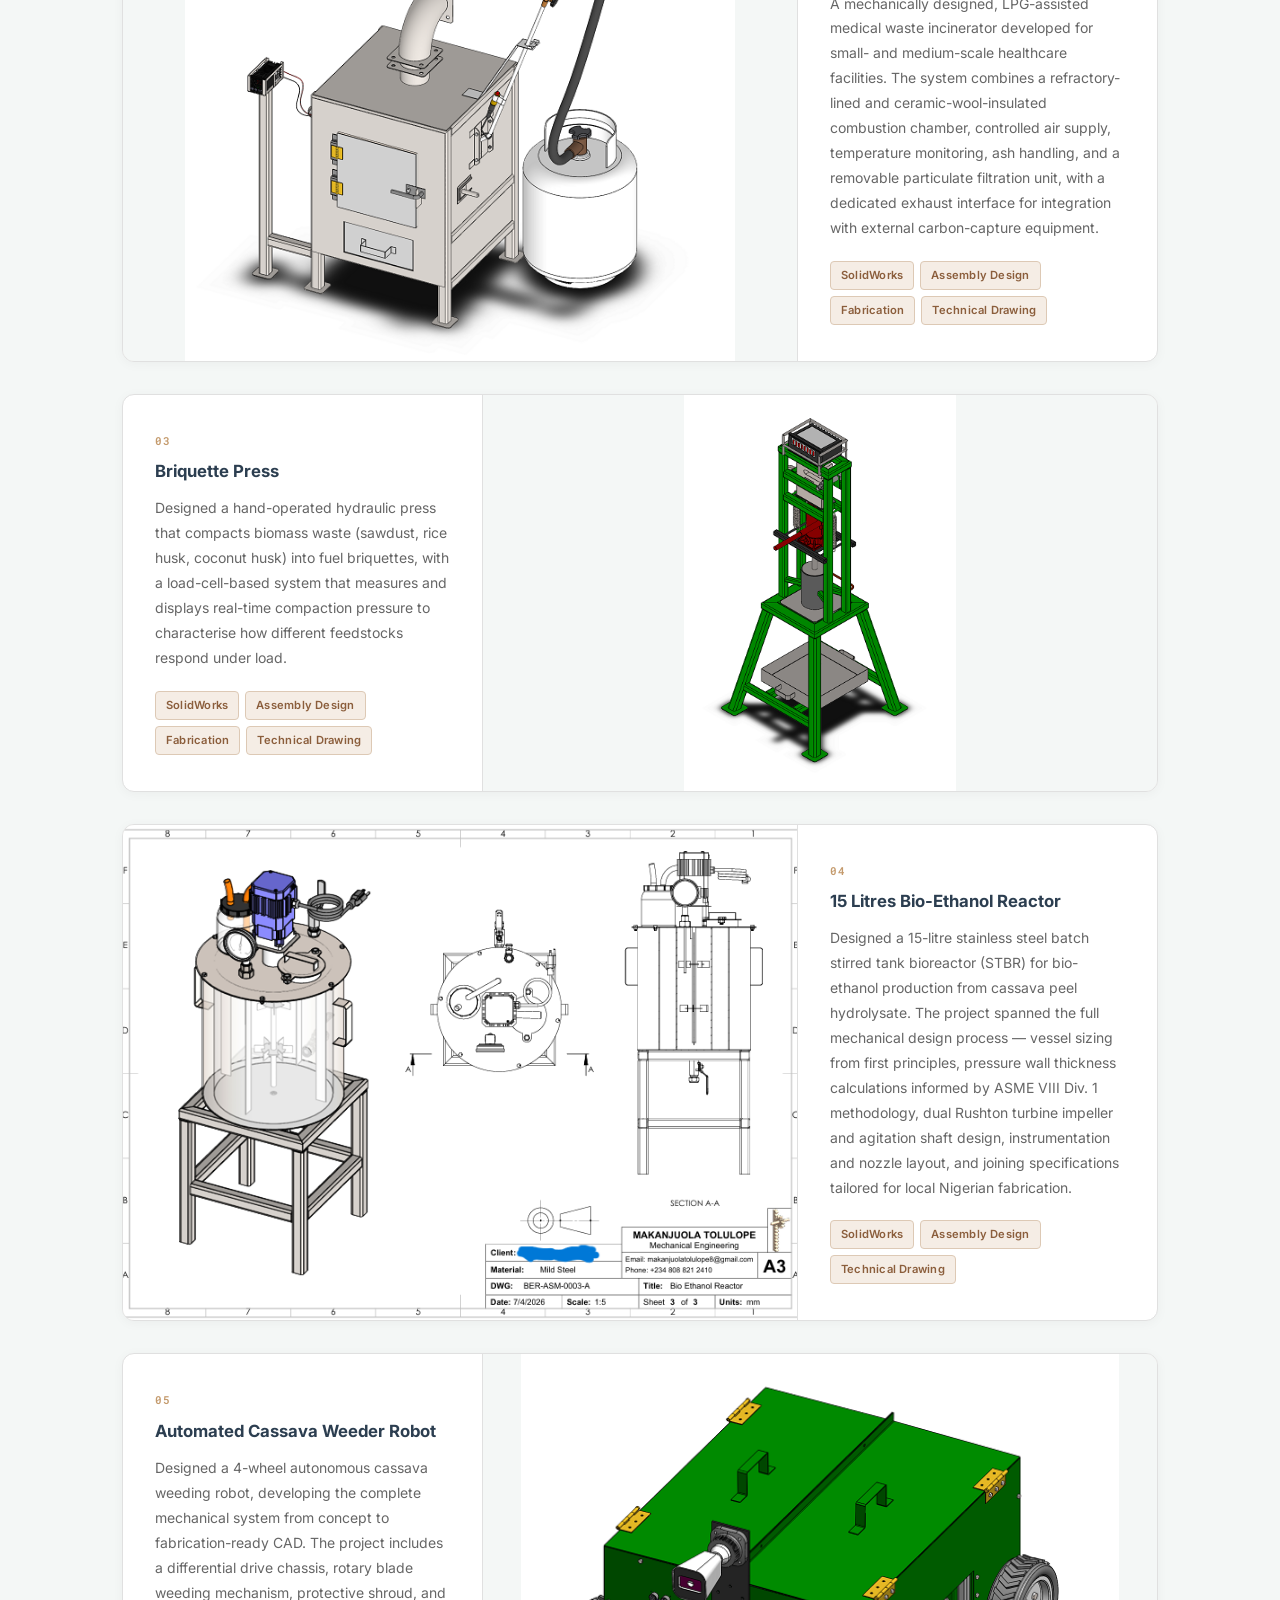
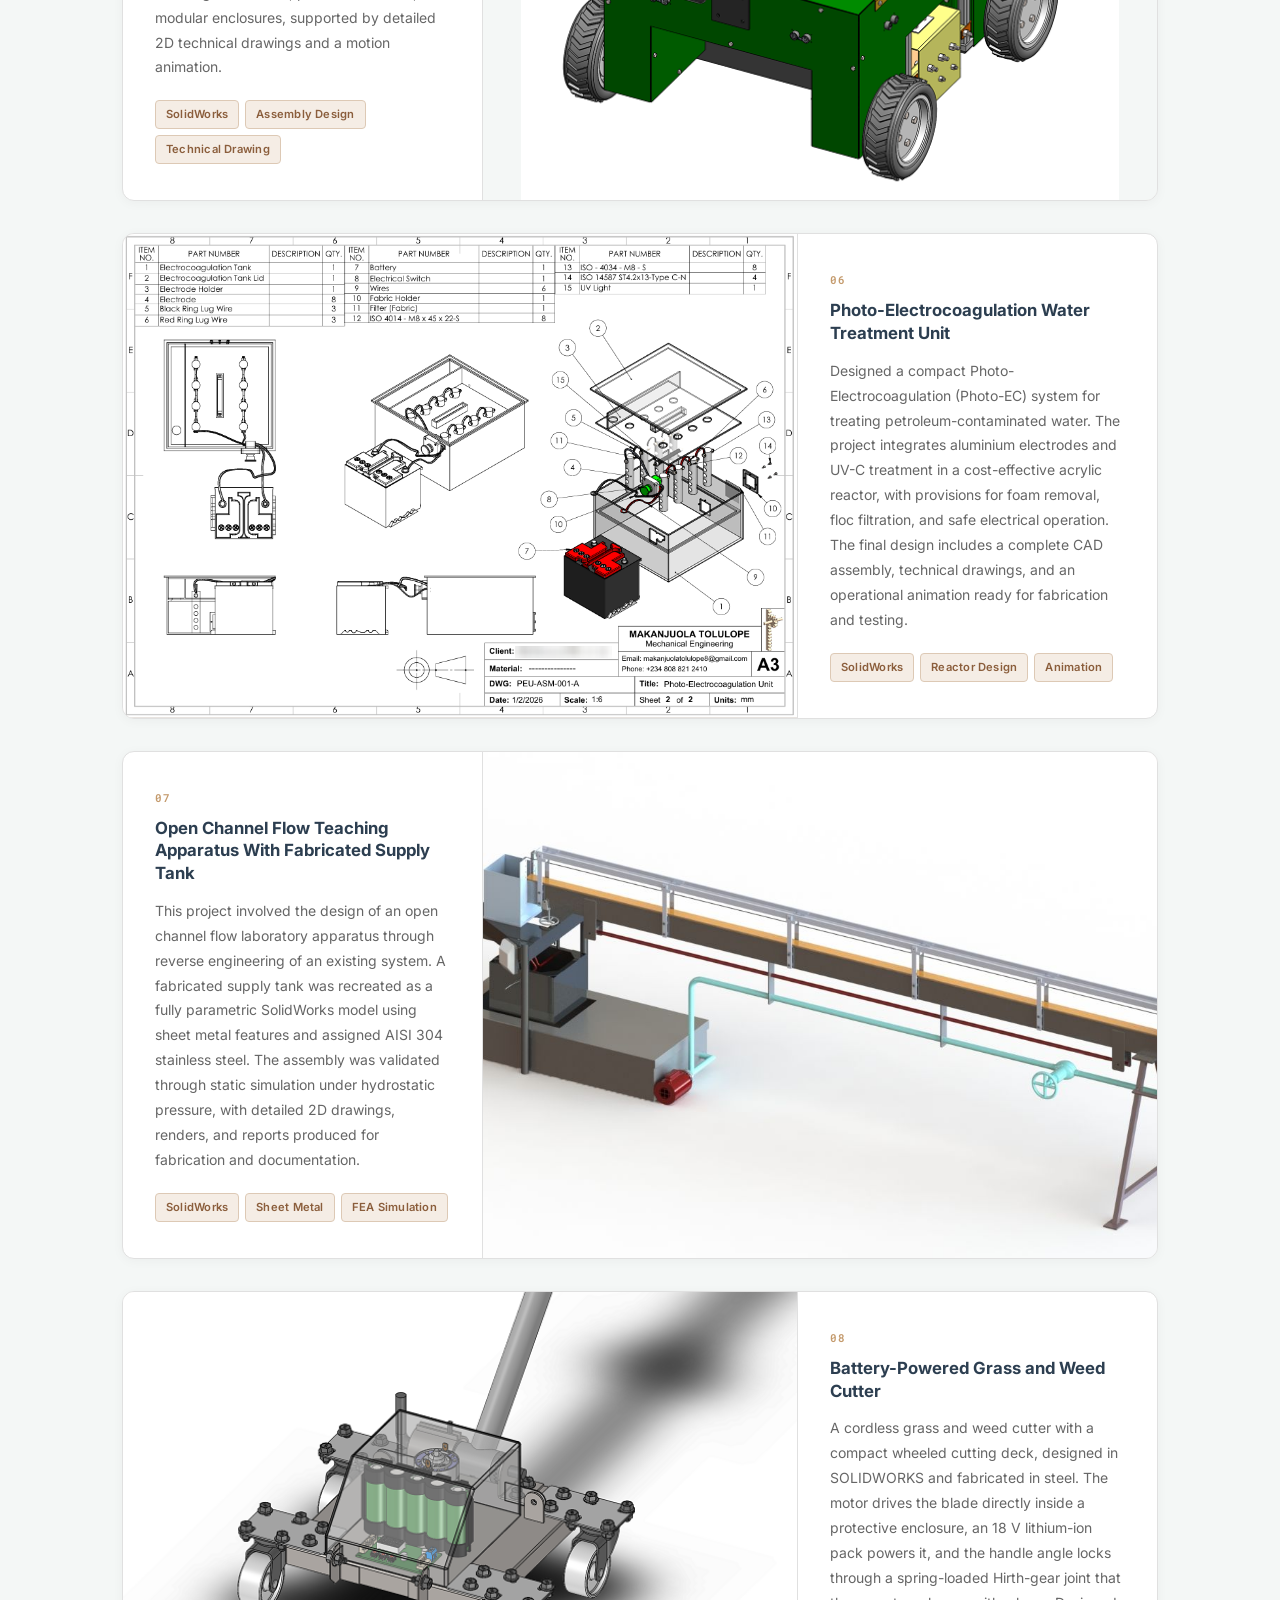
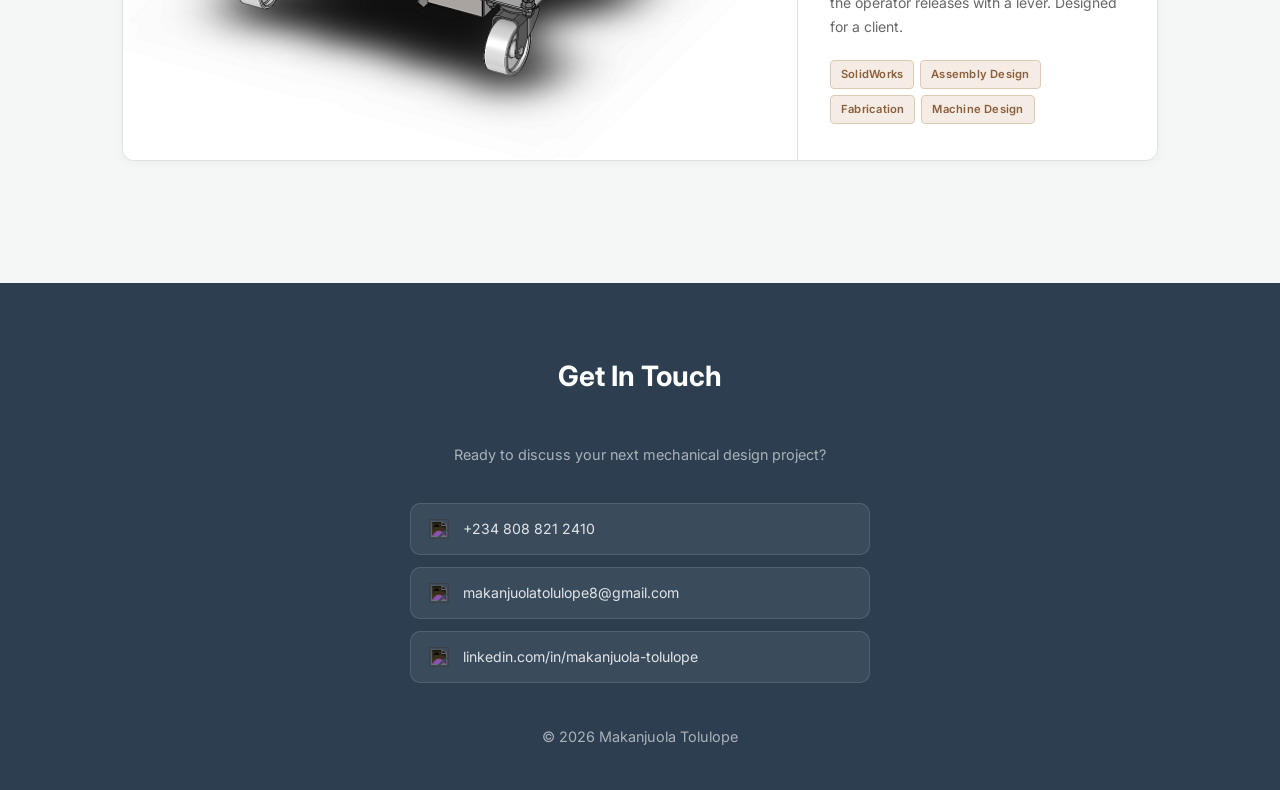
==== commit f3a02735: "Performance clean-up: image names, lazy loading, smaller files - Rename the old images with capitals" ====
--- a/index.html
+++ b/index.html
@@ -6,7 +6,7 @@
     <title>Makanjuola Tolulope | Mechanical Design Portfolio</title>
     <meta property="og:title" content="Tolulope Makanjuola | Mechanical Design Portfolio">
     <meta property="og:description" content="Mechanical designer and Certified SOLIDWORKS Professional (CSWP). Fabrication-ready CAD, FEA and machine design: robotics, process equipment and agricultural machinery.">
-    <meta property="og:image" content="https://tolulope-makanjuola.github.io/mechanical-design-portfolio/images/Professional Look.jpg">
+    <meta property="og:image" content="https://tolulope-makanjuola.github.io/mechanical-design-portfolio/images/profile-photo.jpg">
     <meta property="og:url" content="https://tolulope-makanjuola.github.io/mechanical-design-portfolio/">
     <meta property="og:type" content="website">
     <link rel="icon" href="favicon.png" type="image/png">
@@ -41,7 +41,7 @@
             </div>
         </div>
         <div class="hero-image">
-            <img src="images/Professional Look.jpg" alt="Makanjuola Tolulope">
+            <img src="images/profile-photo.jpg" alt="Makanjuola Tolulope">
         </div>
     </div>
 </header>
@@ -108,7 +108,7 @@
             <!-- ── CSWP certificate card — remove/add this block to hide/show ── -->
             <div class="cert-card">
                 <div class="cert-image-wrap">
-                    <img src="images/cert-cswp.jpg" alt="Certified SOLIDWORKS Professional (CSWP) certificate, Design">
+                    <img src="images/cert-cswp.jpg" alt="Certified SOLIDWORKS Professional (CSWP) certificate, Design" loading="lazy">
                 </div>
                 <div class="cert-body">
                     <p class="cert-title">Certified SOLIDWORKS Professional (CSWP), Design</p>
@@ -122,7 +122,7 @@
             <!-- ── CSWA-Simulation certificate card — remove/add this block to hide/show ── -->
             <div class="cert-card">
                 <div class="cert-image-wrap">
-                    <img src="images/cert-cswa-simulation.jpg" alt="SOLIDWORKS Simulation Associate (CSWA-Simulation) certificate">
+                    <img src="images/cert-cswa-simulation.jpg" alt="SOLIDWORKS Simulation Associate (CSWA-Simulation) certificate" loading="lazy">
                 </div>
                 <div class="cert-body">
                     <p class="cert-title">SOLIDWORKS Simulation Associate (CSWA-Simulation)</p>
@@ -218,7 +218,7 @@
         </nav>
 
         <!-- Project 1 — AI-Integrated Pick-and-Place Robotic Arm -->
-        <!-- Slides: motion frame, assembly drawing, motion frame, full assembly CAD, then the two photos -->
+        <!-- Slides: motion frame, assembly drawing, motion frame, full assembly CAD, build photo, FEA -->
         <div id="ARM" class="project-card">
             <div class="project-content">
                 <span class="project-number">01</span>
@@ -238,12 +238,12 @@
             </div>
             <a href="project-arm.html" class="project-image" title="Click to view full project">
                 <div class="slideshow">
-                    <img src="images/arm-cad-motion-reach.png" class="slide slide-portrait" alt="Robotic arm reaching out, SOLIDWORKS motion study">
+                    <img src="images/arm-cad-motion-reach.png" class="slide slide-portrait" alt="Robotic arm reaching out, SOLIDWORKS motion study" loading="lazy">
                     <img src="images/arm-assembly-drawing.png" class="slide slide-portrait" alt="Robotic arm assembly drawing with parts list" loading="lazy">
                     <img src="images/arm-cad-motion-grip.png" class="slide" alt="Robotic arm gripper open, about to grip" loading="lazy">
                     <img src="images/arm-cad-full-assembly.png" class="slide slide-portrait" alt="CAD model of the whole robotic arm cell with camera mast" loading="lazy">
                     <img src="images/arm-fabricated.jpg" class="slide" alt="The built robotic arm, 3D-printed in orange PLA" loading="lazy">
-                    <img src="images/arm-full-setup.jpg" class="slide slide-portrait" alt="The complete built system with camera stand and laptop" loading="lazy">
+                    <img src="images/arm-fea-wrist-link.png" class="slide slide-portrait" alt="SOLIDWORKS Simulation of the robotic arm wrist link, factor of safety 13.3" loading="lazy">
                 </div>
                 <div class="image-overlay">
                     <span>
@@ -275,9 +275,9 @@
             </div>
             <a href="project-imw.html" class="project-image" title="Click to view full project">
                 <div class="slideshow">
-                    <img src="images/Incinerator-1.png" class="slide slide-portrait" alt="Incinerator closed view">
-                    <img src="images/Incinerator-2.png" class="slide slide-portrait" alt="Incinerator with door open">
-                    <img src="images/Incinerator-4.png" class="slide slide-portrait" alt="Incinerator internal view">
+                    <img src="images/incinerator-1.png" class="slide slide-portrait" alt="Incinerator closed view" loading="lazy">
+                    <img src="images/incinerator-2.png" class="slide slide-portrait" alt="Incinerator with door open" loading="lazy">
+                    <img src="images/incinerator-4.png" class="slide slide-portrait" alt="Incinerator internal view" loading="lazy">
                     <img src="images/imw-fabricated.jpg" class="slide slide-portrait" alt="Fabricated medical waste incinerator, painted green, with chimney, loading door and ash drawer" loading="lazy">
                 </div>
                 <div class="image-overlay">
@@ -309,9 +309,9 @@
             </div>
             <a href="project-bp.html" class="project-image" title="Click to view full project">
                 <div class="slideshow">
-                    <img src="images/Briquette-1.png" class="slide slide-portrait" alt="Briquette Press isometric view">
-                    <img src="images/Briquette-3.png" class="slide slide-portrait" alt="Briquette Press exploded drawing with BOM">
-                    <img src="images/Briquette-2.png" class="slide slide-portrait" alt="Briquette Press render">
+                    <img src="images/briquette-1.png" class="slide slide-portrait" alt="Briquette Press isometric view" loading="lazy">
+                    <img src="images/briquette-3.png" class="slide slide-portrait" alt="Briquette Press exploded drawing with BOM" loading="lazy">
+                    <img src="images/briquette-2.png" class="slide slide-portrait" alt="Briquette Press render" loading="lazy">
                     <img src="images/bp-fabricated.jpg" class="slide slide-portrait" alt="Fabricated briquette press with welded frame, bottle jack, return springs and collection tray" loading="lazy">
                 </div>
                 <div class="image-overlay">
@@ -344,9 +344,9 @@
             </div>
             <a href="project-ber.html" class="project-image" title="Click to view full project">
                 <div class="slideshow">
-                    <img src="images/Reactor-1.png" class="slide" alt="Bio-Ethanol Reactor drawing sheet">
-                    <img src="images/Reactor-2.png" class="slide slide-portrait" alt="Bio-Ethanol Reactor render">
-                    <img src="images/Reactor-3.png" class="slide" alt="Bio-Ethanol Reactor exploded view">
+                    <img src="images/reactor-1.png" class="slide" alt="Bio-Ethanol Reactor drawing sheet" loading="lazy">
+                    <img src="images/reactor-2.png" class="slide slide-portrait" alt="Bio-Ethanol Reactor render" loading="lazy">
+                    <img src="images/reactor-3.png" class="slide" alt="Bio-Ethanol Reactor exploded view" loading="lazy">
                     <img src="images/ber-fabricated.jpg" class="slide slide-portrait" alt="Fabricated bio-ethanol reactor with geared motor stirrer, bolted lid and control panel" loading="lazy">
                 </div>
                 <div class="image-overlay">
@@ -378,9 +378,9 @@
             </div>
             <a href="project-acwr.html" class="project-image" title="Click to view full project">
                 <div class="slideshow">
-                    <img src="images/Weeder-1.png" class="slide slide-portrait" alt="Weeder Robot full assembly">
-                    <img src="images/Weeder-2.png" class="slide slide-portrait" alt="Weeder Robot frame">
-                    <img src="images/Weeder-3.png" class="slide slide-portrait" alt="Weeder Robot exploded view">
+                    <img src="images/weeder-1.png" class="slide slide-portrait" alt="Weeder Robot full assembly" loading="lazy">
+                    <img src="images/weeder-2.png" class="slide slide-portrait" alt="Weeder Robot frame" loading="lazy">
+                    <img src="images/weeder-3.png" class="slide slide-portrait" alt="Weeder Robot exploded view" loading="lazy">
                 </div>
                 <div class="image-overlay">
                     <span>
@@ -411,9 +411,9 @@
             </div>
             <a href="project-pewtu.html" class="project-image" title="Click to view full project">
                 <div class="slideshow">
-                    <img src="images/PhotoEc-2.png" class="slide" alt="Photo-EC electrode layout">
-                    <img src="images/PhotoEc-1.png" class="slide" alt="Photo-EC unit">
-                    <img src="images/PhotoEc-3.png" class="slide" alt="Photo-EC detail">
+                    <img src="images/photoec-2.png" class="slide" alt="Photo-EC electrode layout" loading="lazy">
+                    <img src="images/photoec-1.png" class="slide" alt="Photo-EC unit" loading="lazy">
+                    <img src="images/photoec-3.png" class="slide" alt="Photo-EC detail" loading="lazy">
                 </div>
                 <div class="image-overlay">
                     <span>
@@ -444,9 +444,9 @@
             </div>
             <a href="project-ocfta.html" class="project-image" title="Click to view full project">
                 <div class="slideshow">
-                    <img src="images/Rendered OCFTA.jpg" class="slide" alt="Open Channel Flow apparatus render">
-                    <img src="images/tank-1.jpg" class="slide slide-portrait" alt="Supply tank render">
-                    <img src="images/tank-2.png" class="slide" alt="FEA stress plot">
+                    <img src="images/ocfta-render.jpg" class="slide" alt="Open Channel Flow apparatus render" loading="lazy">
+                    <img src="images/tank-1.jpg" class="slide slide-portrait" alt="Supply tank render" loading="lazy">
+                    <img src="images/tank-2.png" class="slide" alt="FEA stress plot" loading="lazy">
                 </div>
                 <div class="image-overlay">
                     <span>
@@ -477,7 +477,7 @@
             </div>
             <a href="project-gwc.html" class="project-image" title="Click to view full project">
                 <div class="slideshow">
-                    <img src="images/grass-cutter-render-enclosure.png" class="slide" alt="Grass cutter deck with transparent enclosure showing the battery pack">
+                    <img src="images/grass-cutter-render-enclosure.png" class="slide" alt="Grass cutter deck with transparent enclosure showing the battery pack" loading="lazy">
                     <img src="images/grass-cutter-render-iso.png" class="slide slide-portrait" alt="Grass cutter full assembly render" loading="lazy">
                     <img src="images/grass-cutter-render-side.png" class="slide slide-portrait" alt="Grass cutter side view showing the handle angle" loading="lazy">
                     <img src="images/grass-cutter-fabricated-1.jpg" class="slide slide-portrait" alt="Fabricated grass and weed cutter, angled view" loading="lazy">
--- a/style.css
+++ b/style.css
@@ -663,3 +663,31 @@
         height: auto !important;
     }
 }
+
+/* ── Interactive 3D model (project-arm.html) ── */
+.arm3d { display: grid; grid-template-columns: minmax(0, 1fr) 320px; border: 1px solid var(--border-color); border-radius: 8px; overflow: hidden; margin-top: 18px; background: var(--white); }
+.arm3d-view { position: relative; height: 520px; background: var(--white); touch-action: none; }
+.arm3d.is-on .arm3d-view { cursor: grab; }
+.arm3d-view canvas { position: absolute; inset: 0; width: 100%; height: 100%; display: block; }
+.arm3d-poster { position: absolute; inset: 0; width: 100%; height: 100%; object-fit: contain; padding: 24px; }
+.arm3d.is-on .arm3d-poster, .arm3d.is-on .arm3d-load { display: none; }
+.arm3d-load { position: absolute; left: 50%; bottom: 28px; transform: translateX(-50%); padding: 12px 22px; border: 0; border-radius: 6px; background: var(--brown); color: #fff; font: 600 0.95rem 'Inter', sans-serif; cursor: pointer; }
+.arm3d-load:hover { background: var(--primary-color); }
+#status { position: absolute; top: 50%; left: 0; right: 0; text-align: center; color: var(--text-muted); font-size: 0.9rem; }
+.arm3d-panel { padding: 18px 20px; border-left: 1px solid var(--border-color); background: var(--bg-light); display: flex; flex-direction: column; gap: 10px; }
+.arm3d-panel label { display: grid; gap: 2px; font-size: 0.88rem; font-weight: 500; color: var(--primary-color); }
+.arm3d-panel label span { display: flex; justify-content: space-between; }
+.arm3d-panel output { color: var(--brown); font-weight: 600; font-variant-numeric: tabular-nums; }
+.arm3d-panel input[type="range"] { width: 100%; accent-color: var(--brown); }
+.arm3d-read { border: 1px solid var(--border-color); background: var(--white); padding: 8px 12px; font-size: 0.85rem; font-variant-numeric: tabular-nums; }
+.arm3d-read div { display: flex; justify-content: space-between; padding: 2px 0; }
+.arm3d-read span { color: var(--text-muted); }
+.arm3d-btns { display: flex; gap: 8px; flex-wrap: wrap; }
+.arm3d-btns button { flex: 1 1 auto; white-space: nowrap; padding: 0 12px; min-height: 40px; border-radius: 6px; border: 1.5px solid var(--primary-color); background: transparent; color: var(--primary-color); font: 500 0.85rem 'Inter', sans-serif; cursor: pointer; }
+.arm3d-btns button#demo { background: var(--brown); border-color: var(--brown); color: #fff; }
+.arm3d-btns button:disabled, .arm3d-panel input:disabled { opacity: 0.45; cursor: default; }
+@media (max-width: 800px) {
+    .arm3d { grid-template-columns: 1fr; }
+    .arm3d-view { height: 380px; }
+    .arm3d-panel { border-left: 0; border-top: 1px solid var(--border-color); }
+}
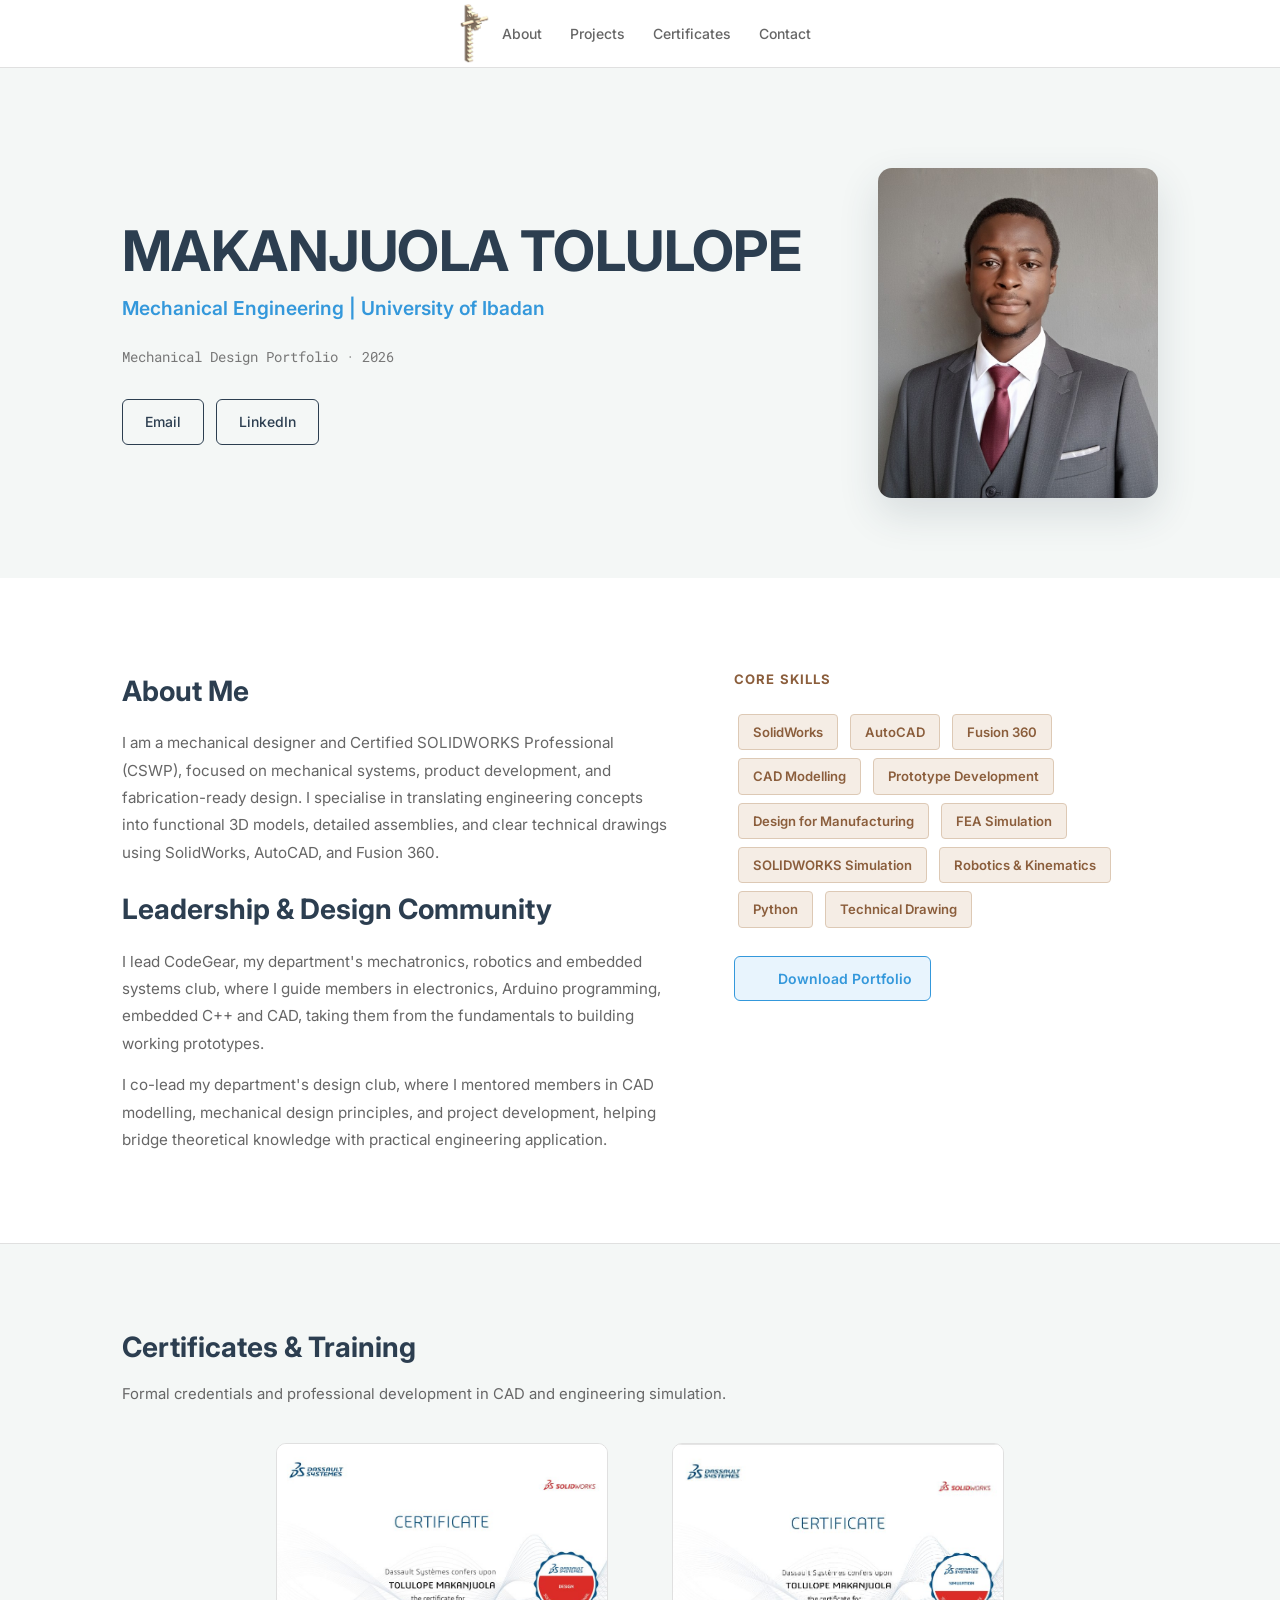
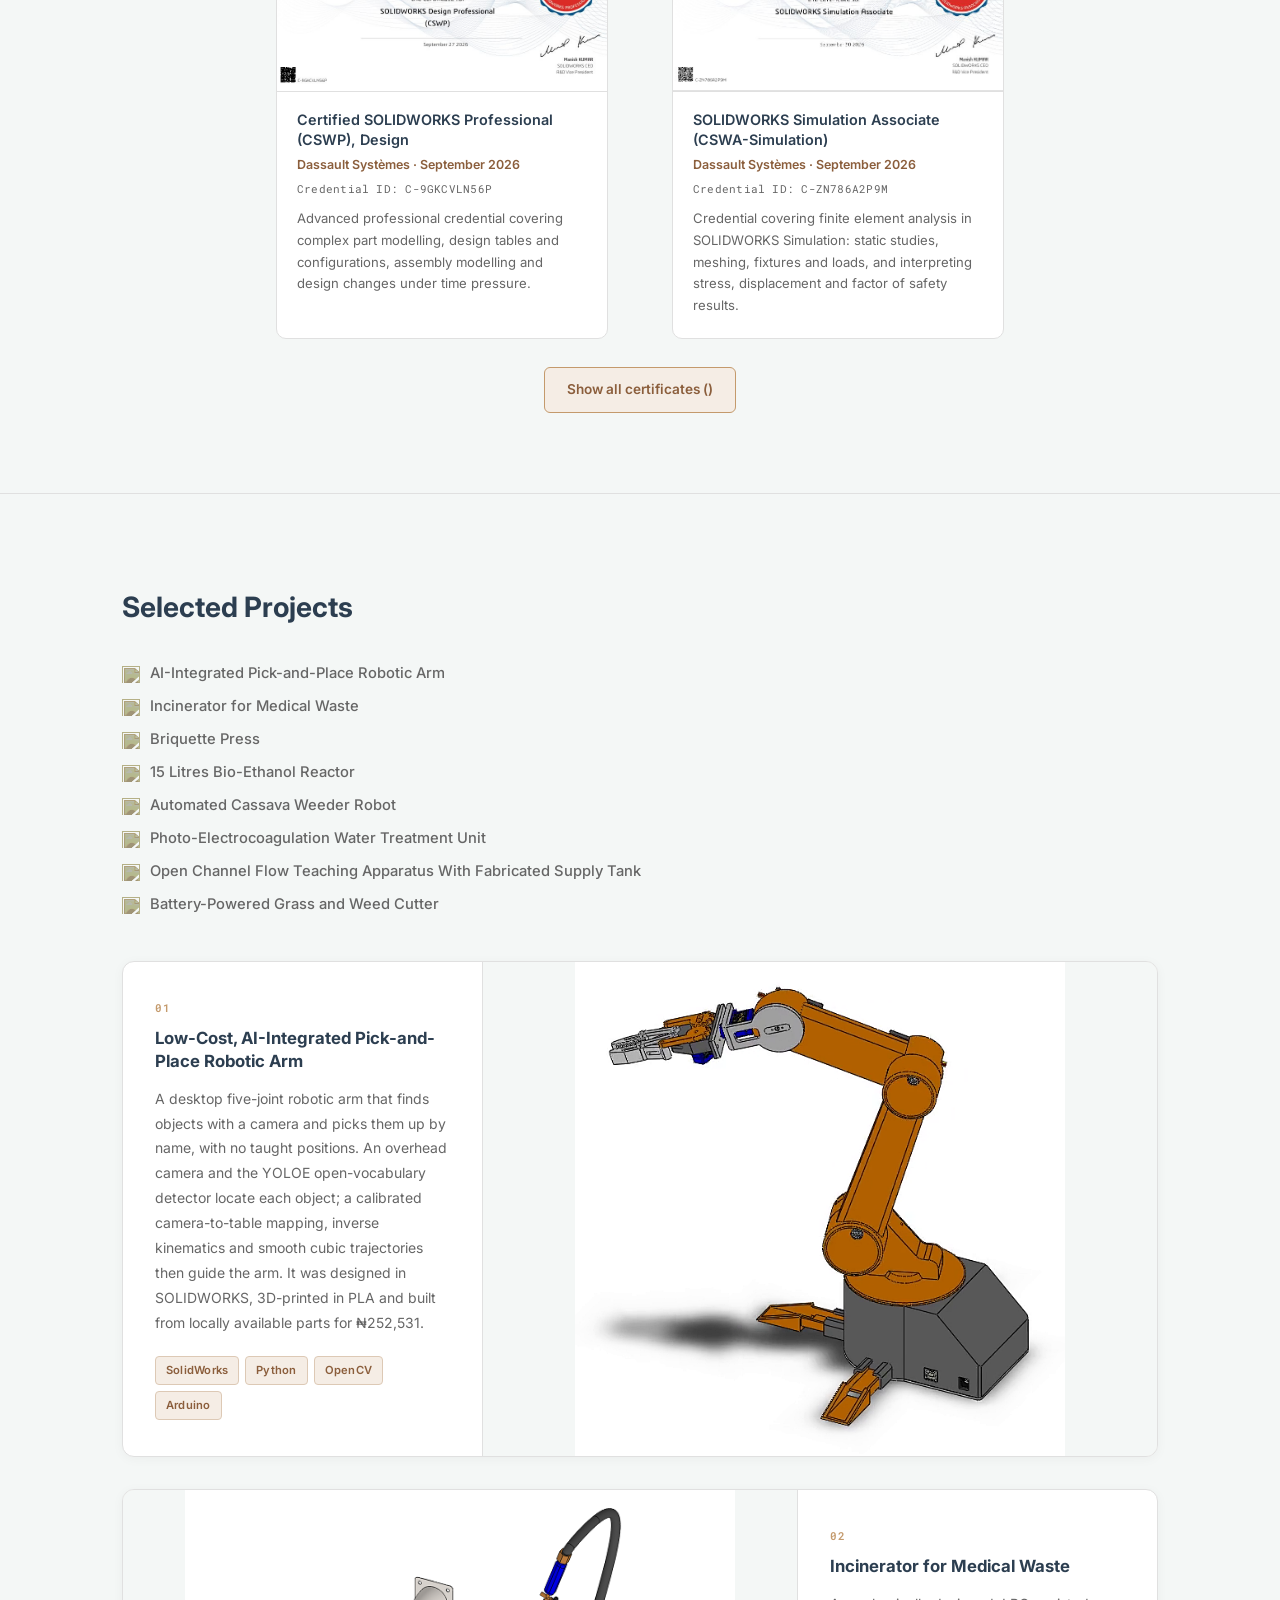
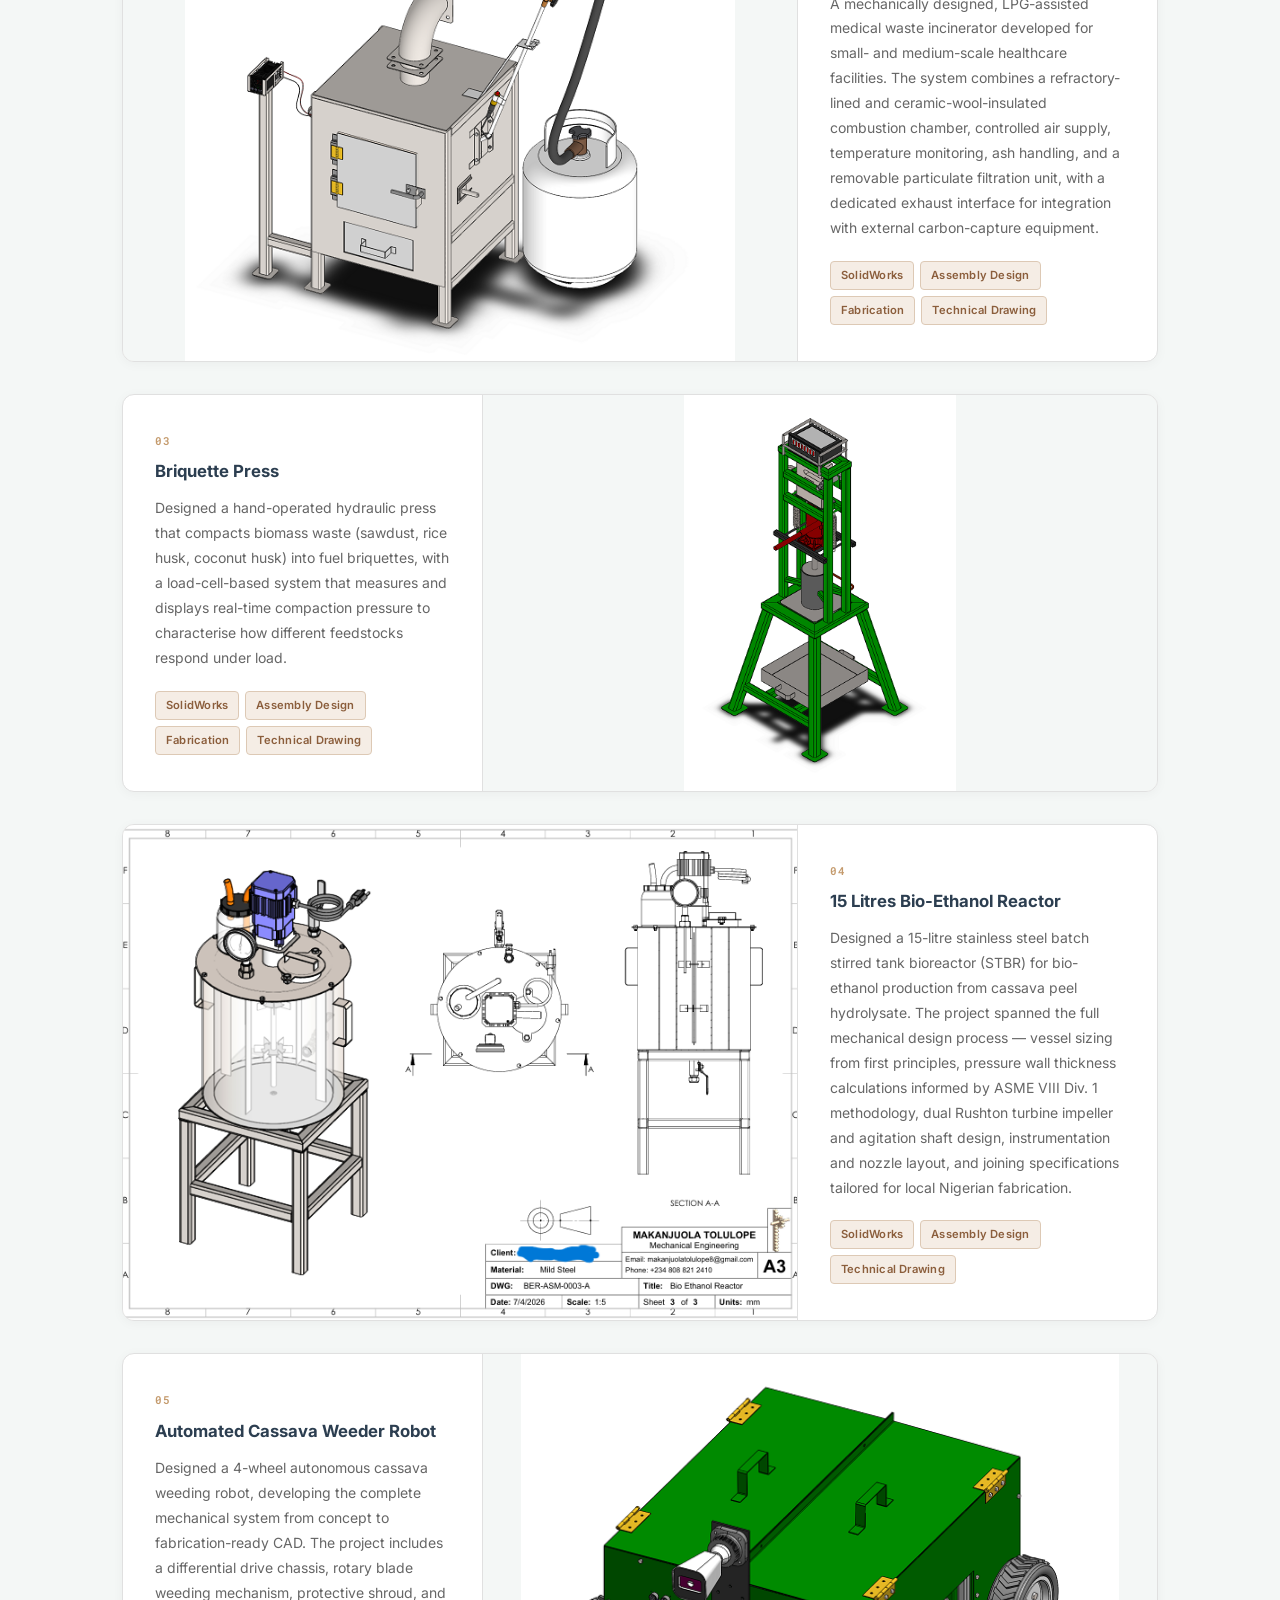
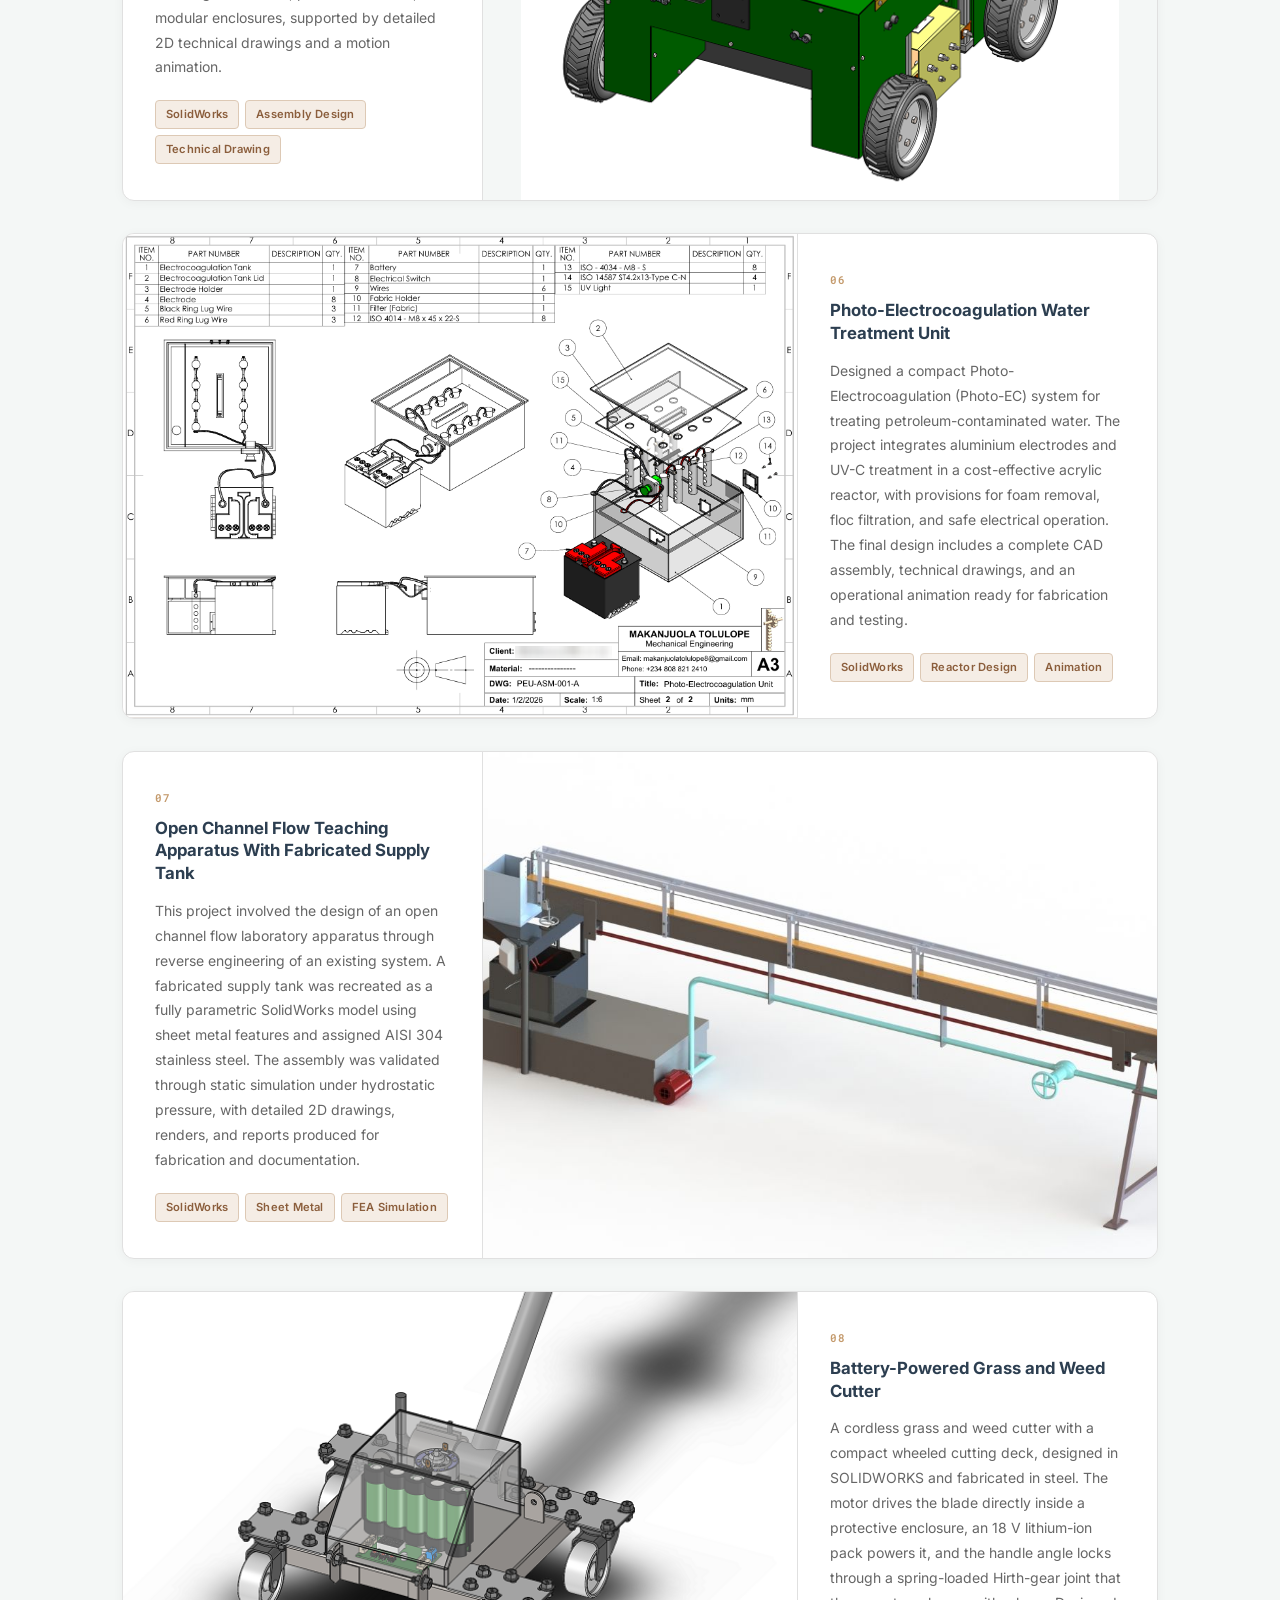
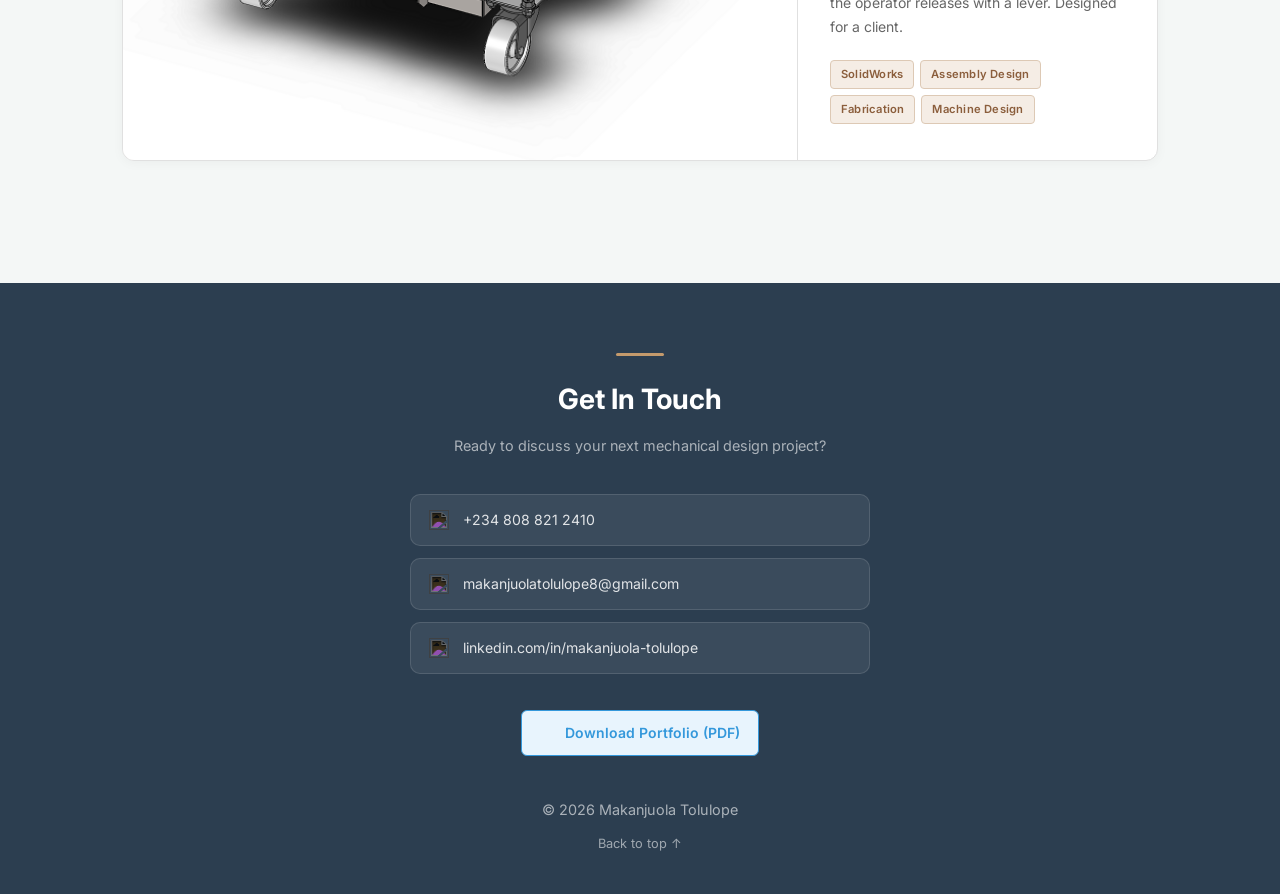
==== commit f3a6f36e: "Footer touches: PDF button, tighter heading, brown accent, back to top - Add a "Download Portfolio (" ====
--- a/index.html
+++ b/index.html
@@ -498,8 +498,10 @@
 <!-- Footer -->
 <footer id="contact">
     <div class="container footer-inner">
-        <h2>Get In Touch</h2>
-        <p>Ready to discuss your next mechanical design project?</p>
+        <div class="footer-heading">
+            <h2>Get In Touch</h2>
+            <p>Ready to discuss your next mechanical design project?</p>
+        </div>
         <div class="footer-contacts">
             <a href="tel:+2348088212410" class="footer-contact-item">
                 <img src="https://cdn.jsdelivr.net/npm/feather-icons@4.29.2/dist/icons/phone.svg" class="footer-icon" alt="" aria-hidden="true">
@@ -509,12 +511,21 @@
                 <img src="https://cdn.jsdelivr.net/npm/feather-icons@4.29.2/dist/icons/mail.svg" class="footer-icon" alt="" aria-hidden="true">
                 makanjuolatolulope8@gmail.com
             </a>
-            <a href="https://linkedin.com/in/makanjuola-tolulope" target="_blank" class="footer-contact-item">
+            <a href="https://linkedin.com/in/makanjuola-tolulope" target="_blank" rel="noopener" class="footer-contact-item">
                 <img src="https://cdn.jsdelivr.net/npm/feather-icons@4.29.2/dist/icons/linkedin.svg" class="footer-icon" alt="" aria-hidden="true">
                 linkedin.com/in/makanjuola-tolulope
             </a>
         </div>
+
+        <!-- ── Footer portfolio download button — remove/add this block to hide/show ── -->
+        <a href="files/Mechanical Design Portfolio - Tolulope Makanjuola.pdf" download class="download-btn footer-download">
+            <img src="https://cdn.jsdelivr.net/npm/feather-icons@4.29.2/dist/icons/book-open.svg" alt="" aria-hidden="true">
+            Download Portfolio (PDF)
+        </a>
+        <!-- ── End footer portfolio download button ── -->
+
         <p class="copyright">© 2026 Makanjuola Tolulope</p>
+        <a href="#" class="back-to-top">Back to top ↑</a>
     </div>
 </footer>
 
--- a/style.css
+++ b/style.css
@@ -366,7 +366,16 @@
 footer { padding: 70px 0 40px; background: var(--primary-color); color: rgba(255,255,255,0.9); }
 .footer-inner { display: flex; flex-direction: column; align-items: center; text-align: center; gap: 36px; }
 footer h2 { font-size: 1.75rem; font-weight: 700; color: var(--white); margin-bottom: 6px; }
-.footer-inner > p { color: rgba(255,255,255,0.6); font-size: 0.9rem; }
+.footer-inner > p, .footer-heading p { color: rgba(255,255,255,0.6); font-size: 0.9rem; }
+/* Heading and the line under it stay together as one block */
+.footer-heading h2 { margin-bottom: 10px; }
+/* Short brown line above "Get In Touch", to match the brown accents on the rest of the page */
+.footer-heading::before {
+    content: ''; display: block;
+    width: 48px; height: 3px; border-radius: 2px;
+    background: var(--brown-mid);
+    margin: 0 auto 20px;
+}
 .footer-contacts { display: flex; flex-direction: column; gap: 12px; width: 100%; max-width: 460px; }
 .footer-contact-item {
     display: flex; align-items: center; gap: 14px;
@@ -376,9 +385,16 @@
     color: rgba(255,255,255,0.85); font-size: 0.88rem;
     transition: background 0.2s, border-color 0.2s;
 }
-.footer-contact-item:hover { background: rgba(255,255,255,0.13); border-color: rgba(255,255,255,0.25); color: var(--white); }
+.footer-contact-item:hover { background: rgba(255,255,255,0.13); border-color: var(--brown-mid); color: var(--white); }
 .footer-icon { width: 20px; height: 20px; filter: invert(1); flex-shrink: 0; opacity: 0.8; }
 .copyright { font-size: 0.75rem; color: rgba(255,255,255,0.35); margin-top: 6px; }
+/* "Back to top" link, sits just under the copyright line */
+.back-to-top {
+    margin-top: -26px;
+    font-size: 0.8rem; color: rgba(255,255,255,0.55); text-decoration: none;
+    transition: color 0.2s;
+}
+.back-to-top:hover { color: var(--brown-mid); }
 
 /* ── Responsive ── */
 @media (max-width: 900px) {
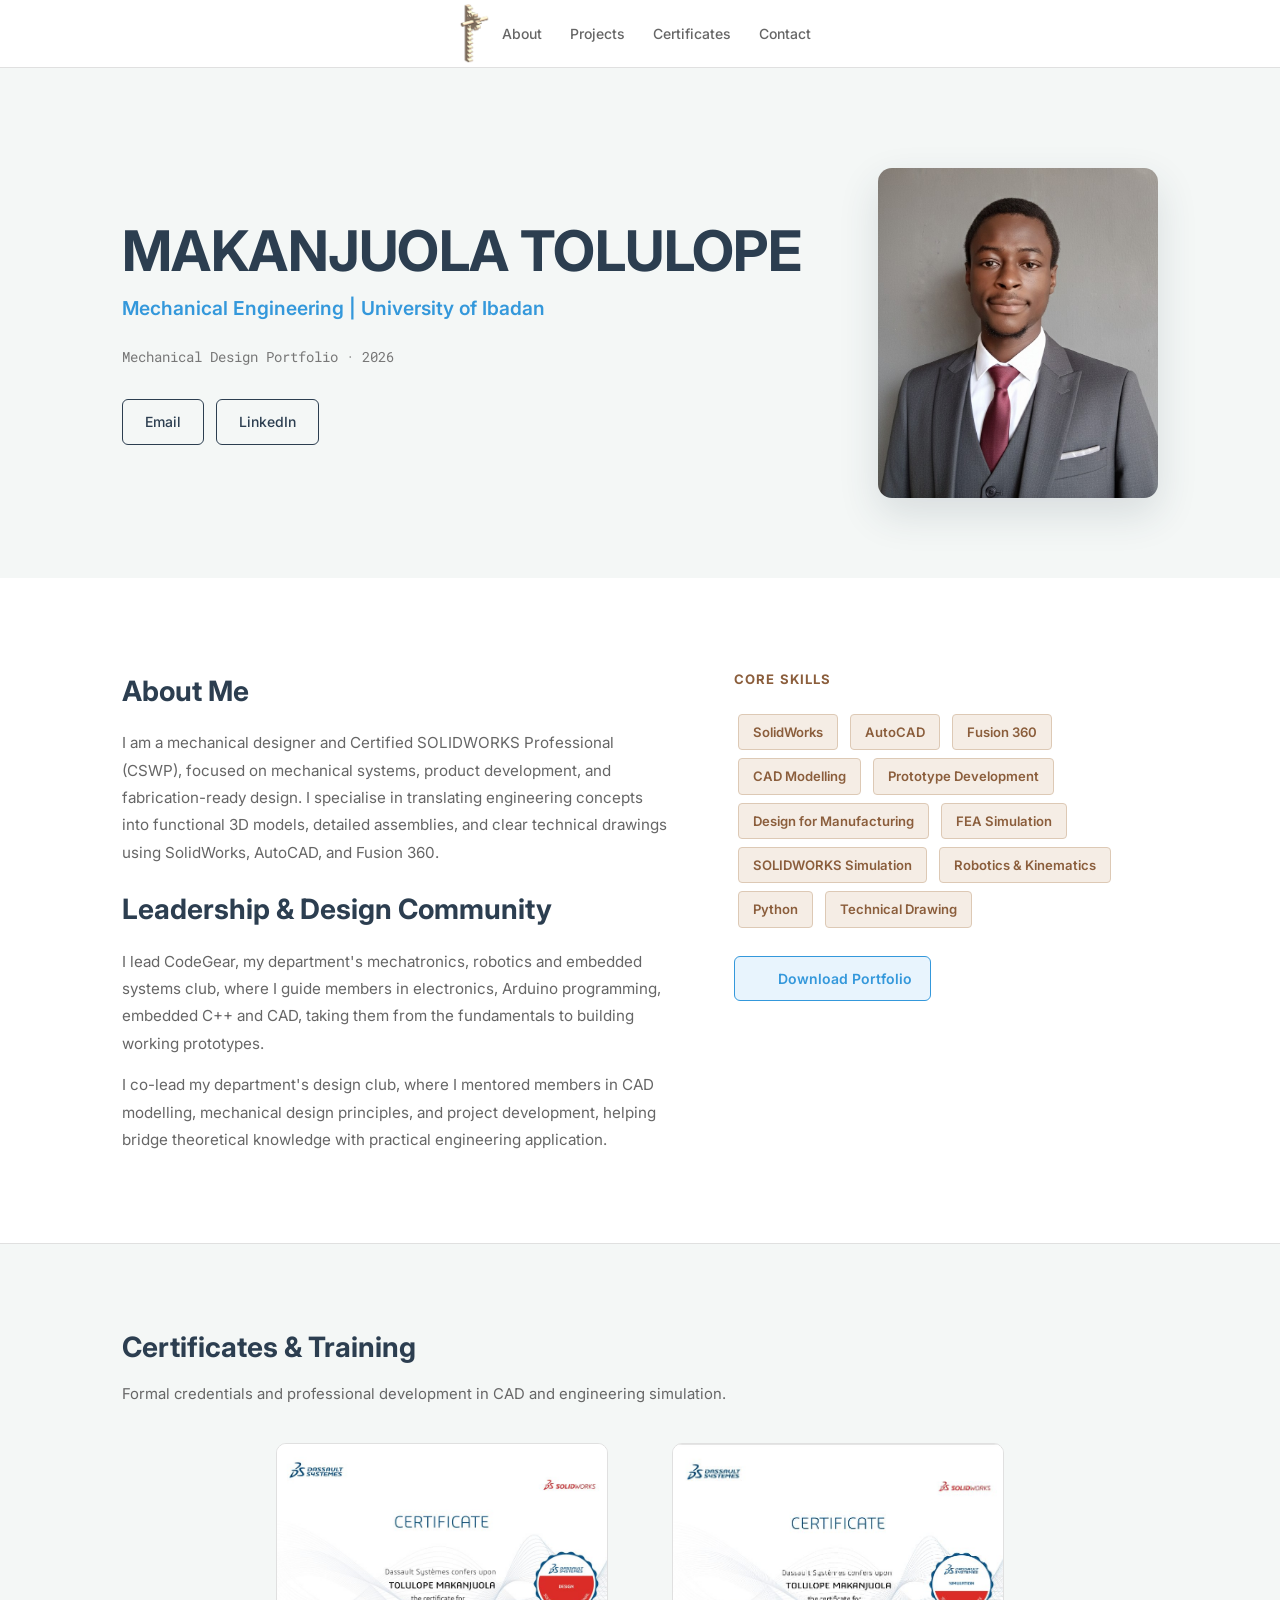
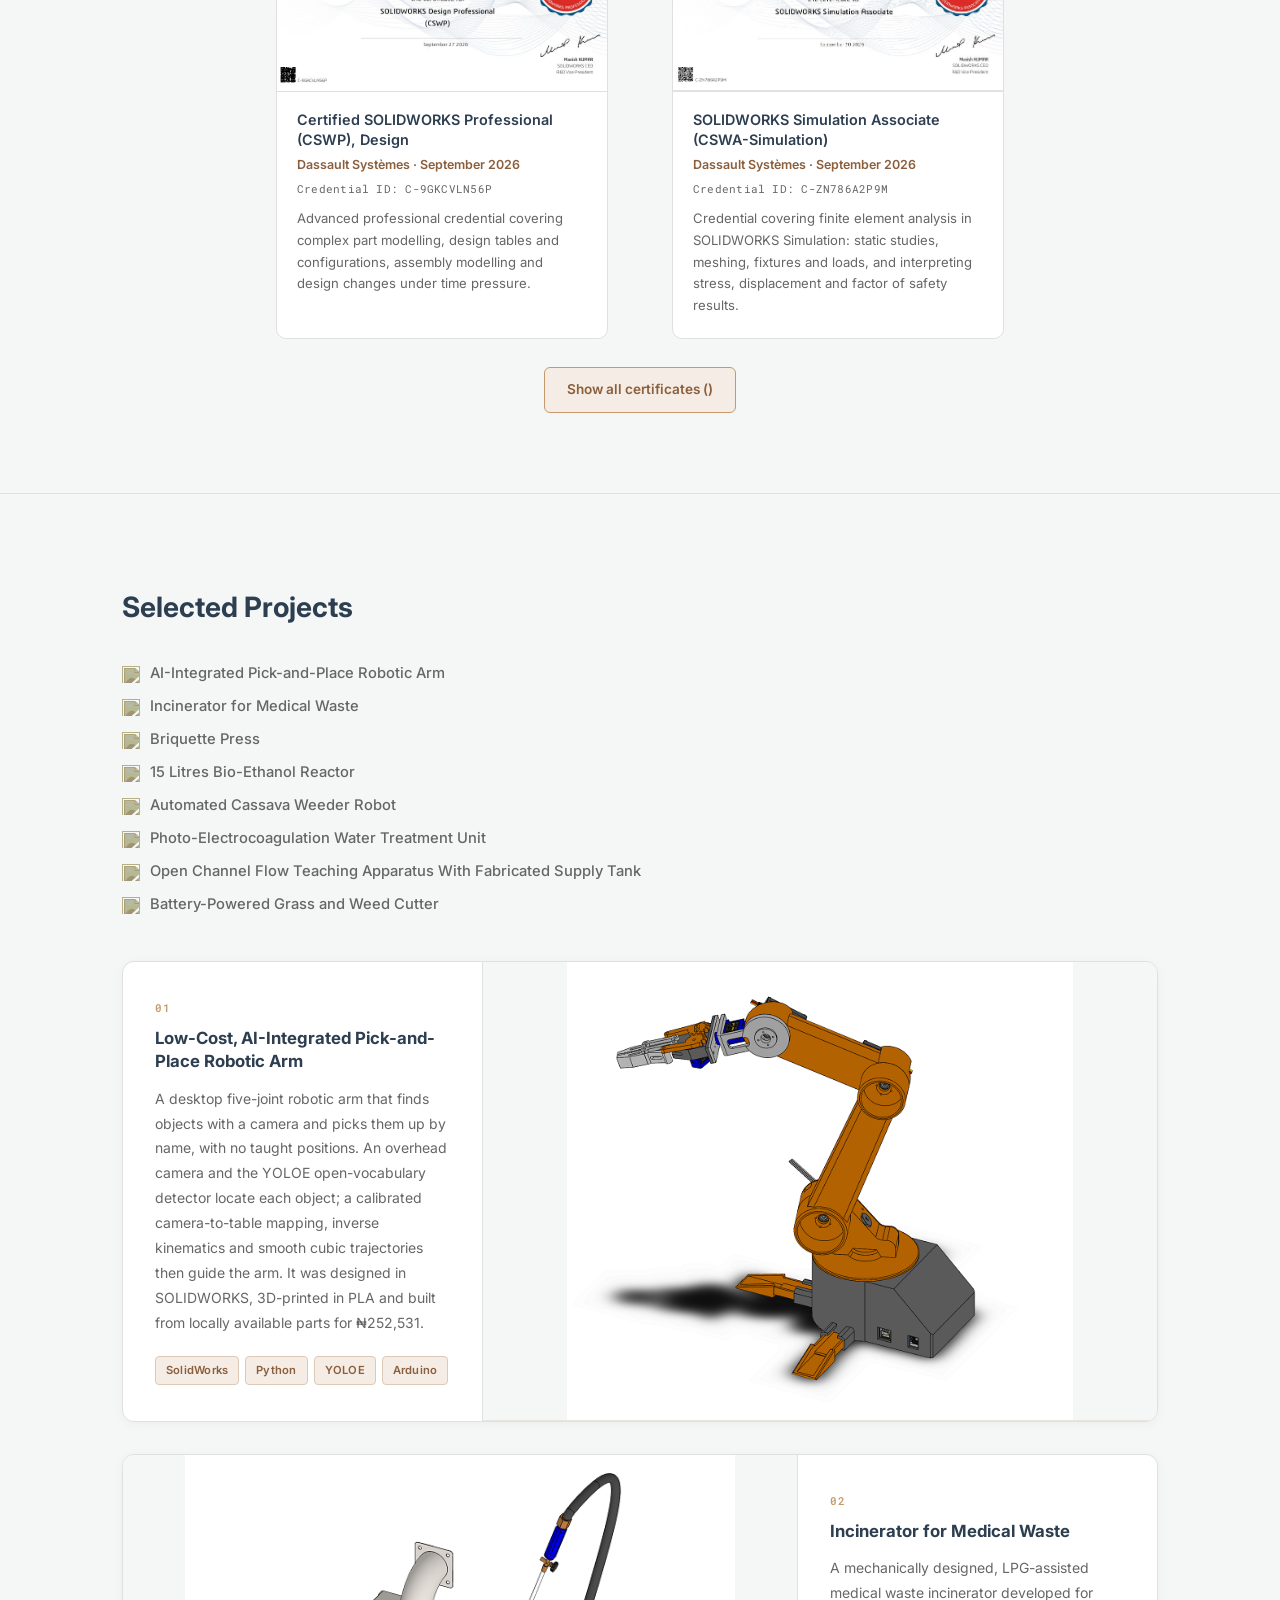
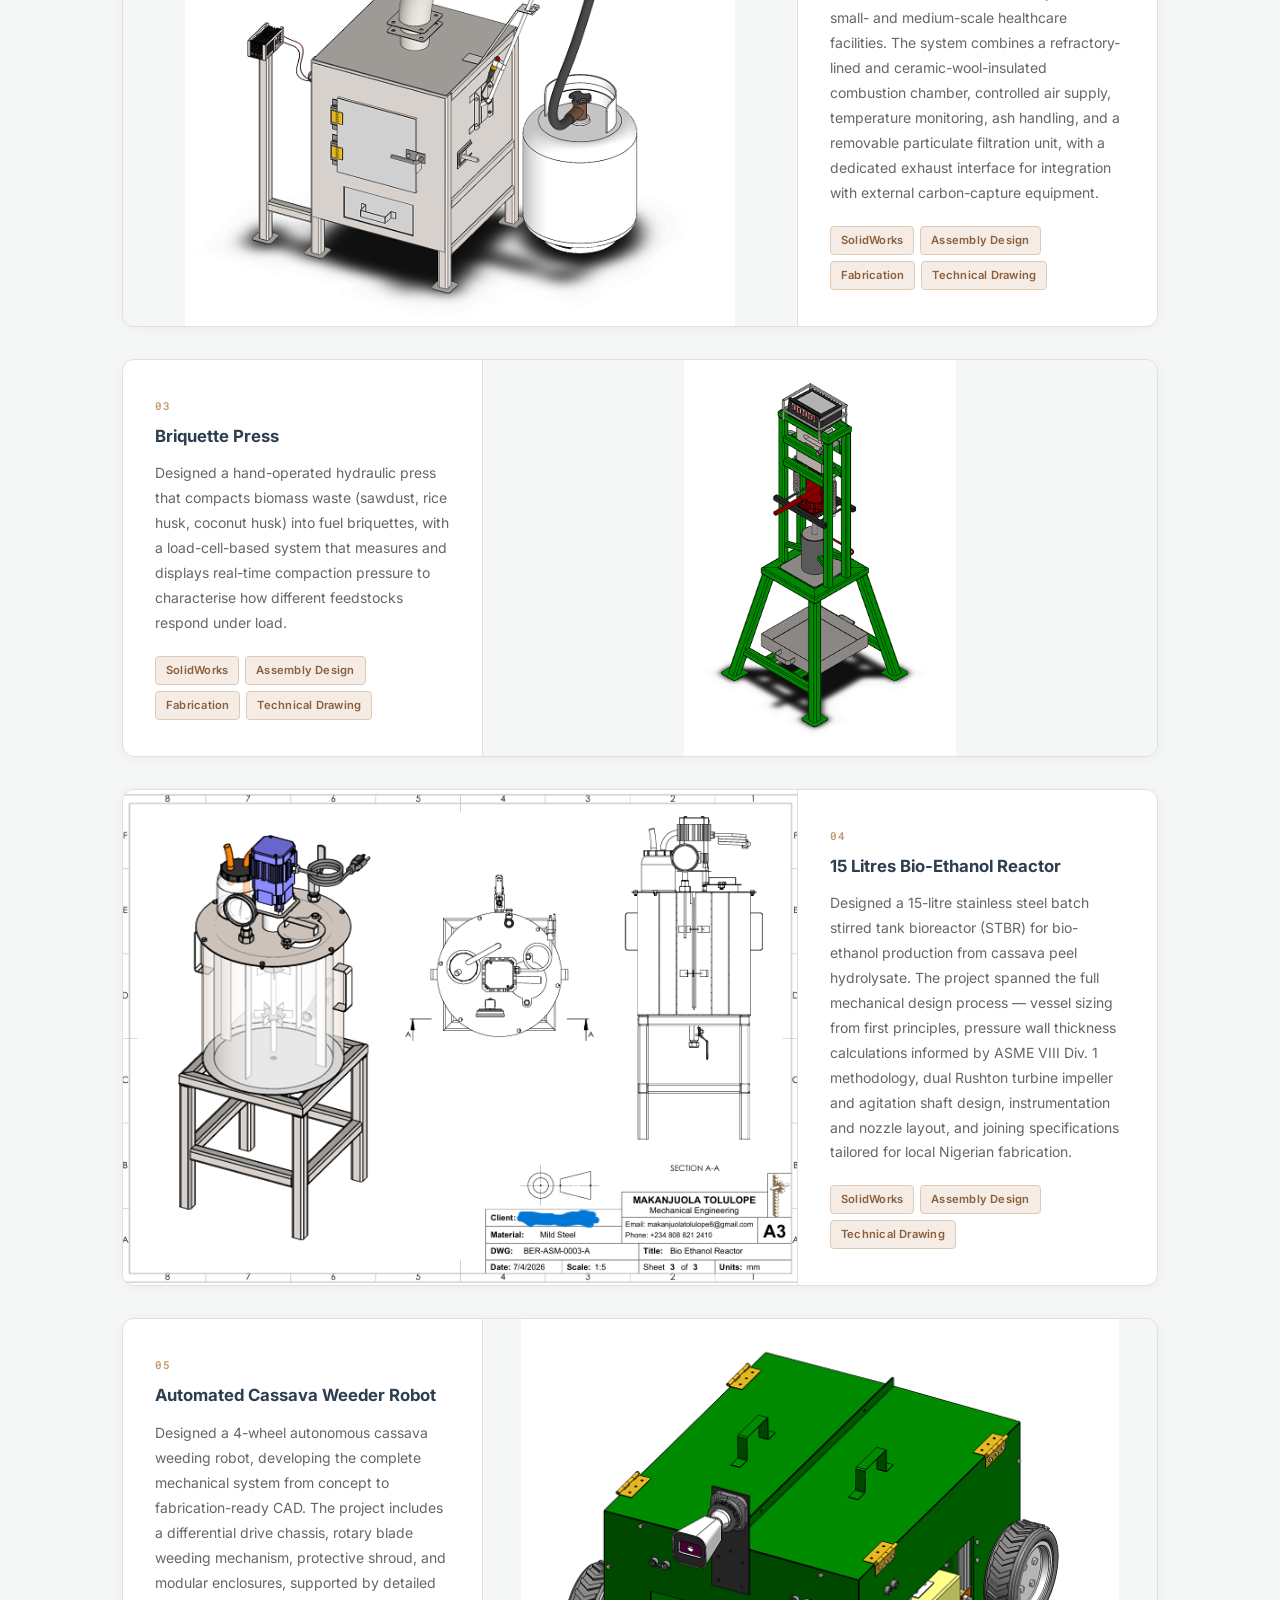
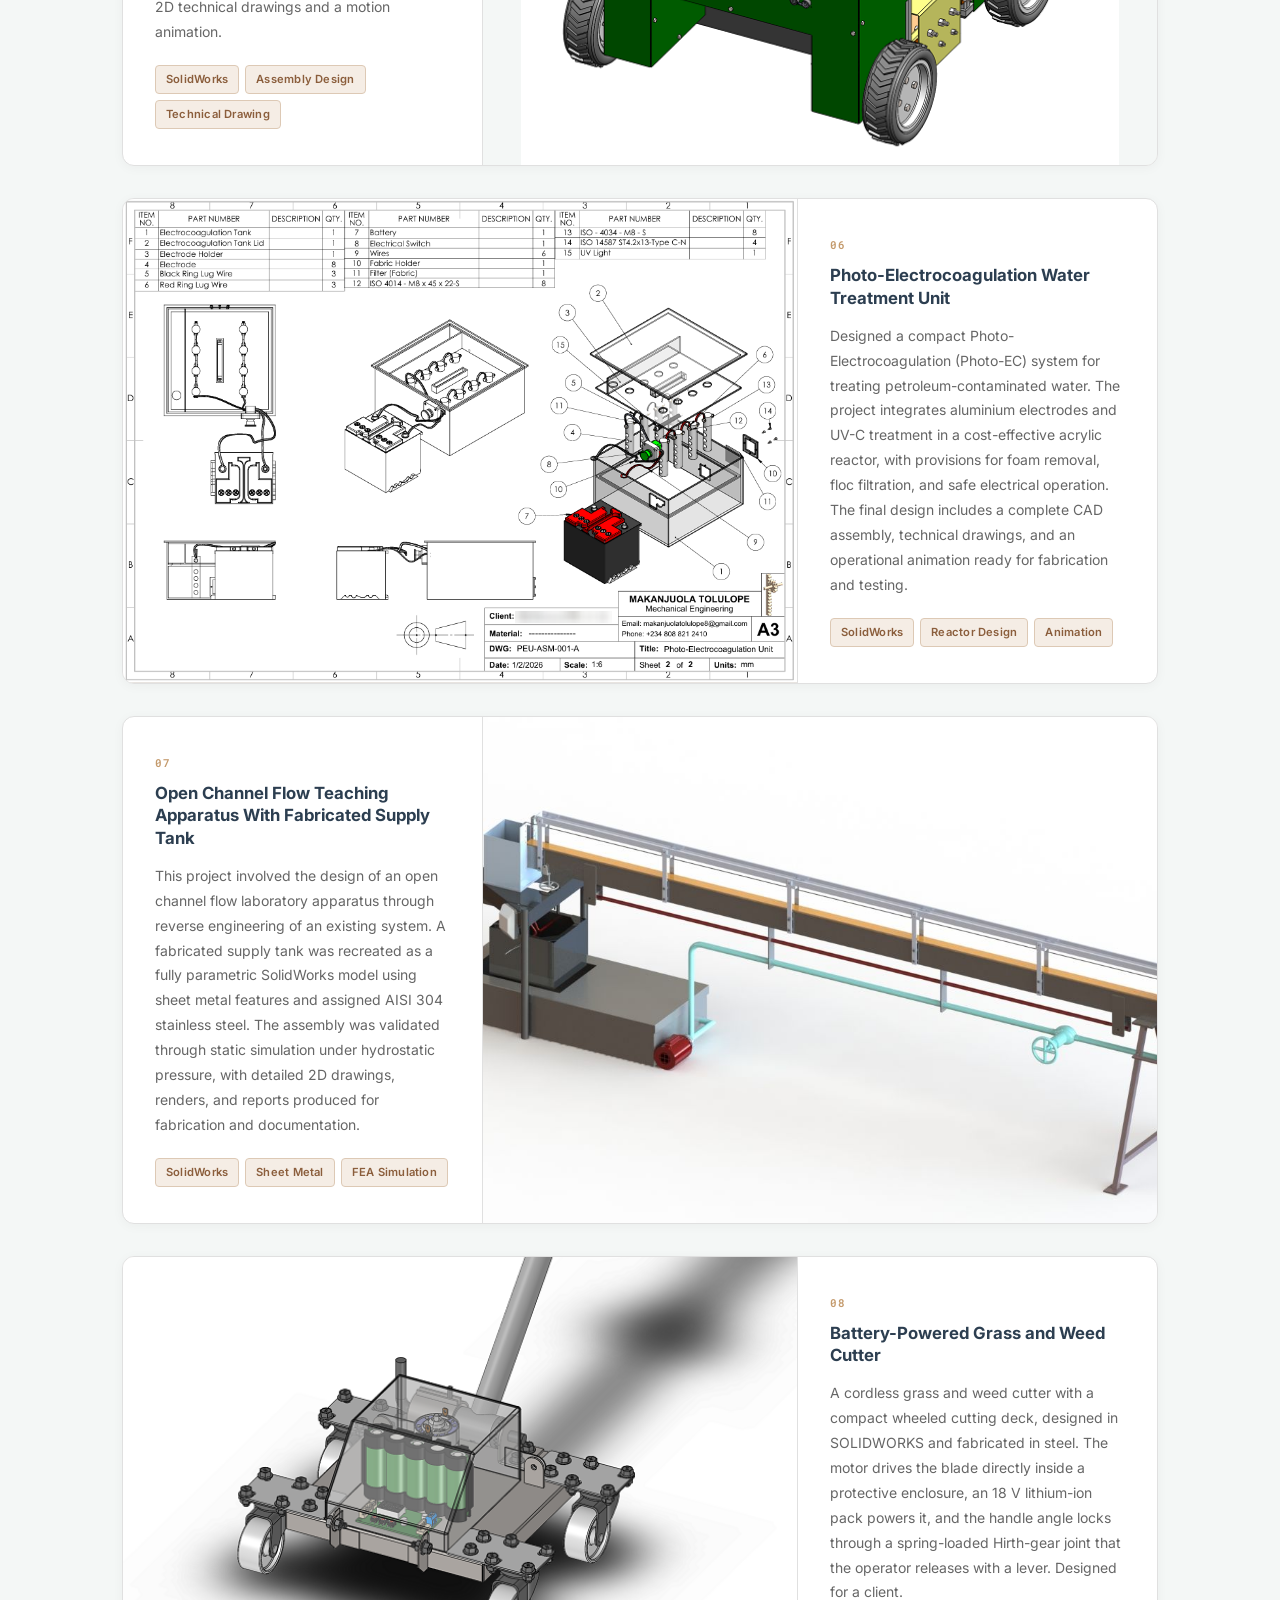
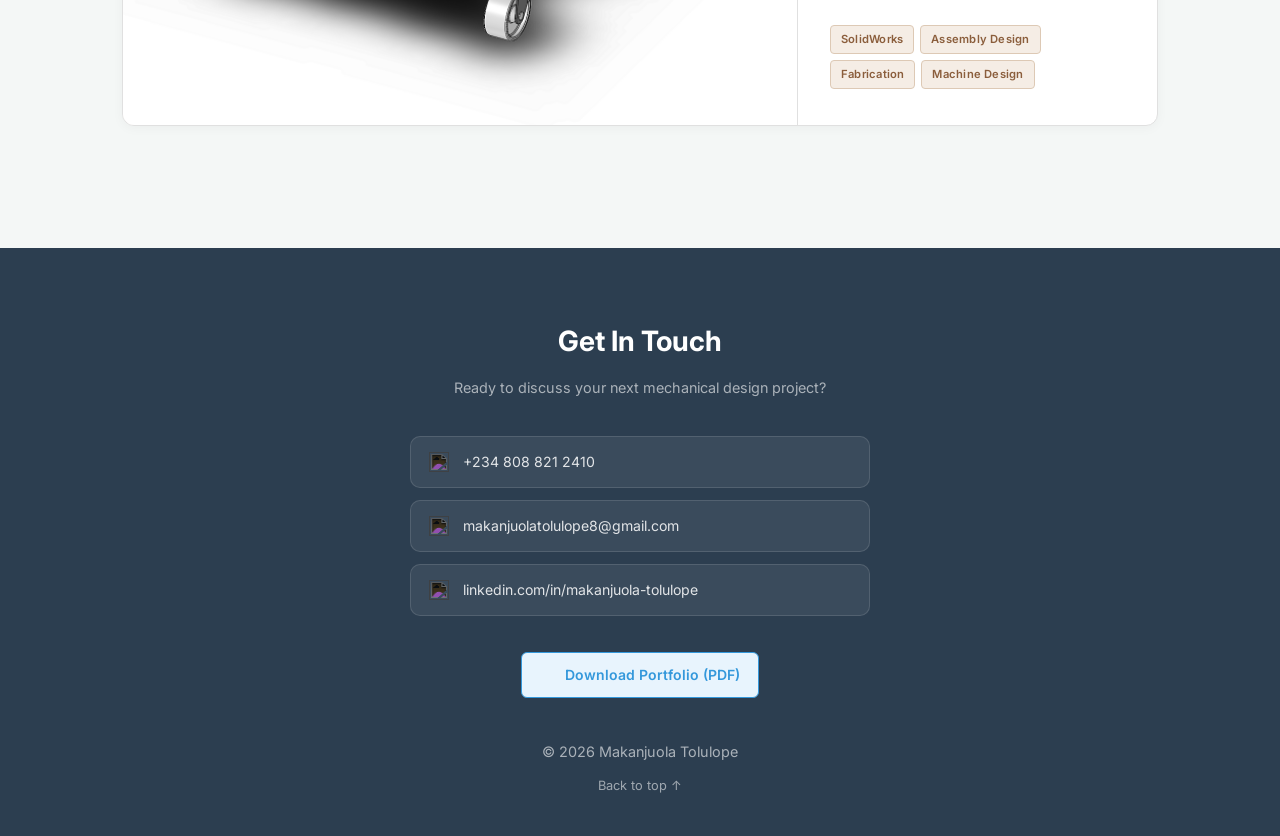
==== commit cf5757a9: "OpenCV to YOLOE Changed tag from OpenCV to YOLOE" ====
--- a/index.html
+++ b/index.html
@@ -232,7 +232,7 @@
                 <div class="project-tags">
                     <span>SolidWorks</span>
                     <span>Python</span>
-                    <span>OpenCV</span>
+                    <span>YOLOE</span>
                     <span>Arduino</span>
                 </div>
             </div>
--- a/style.css
+++ b/style.css
@@ -369,13 +369,6 @@
 .footer-inner > p, .footer-heading p { color: rgba(255,255,255,0.6); font-size: 0.9rem; }
 /* Heading and the line under it stay together as one block */
 .footer-heading h2 { margin-bottom: 10px; }
-/* Short brown line above "Get In Touch", to match the brown accents on the rest of the page */
-.footer-heading::before {
-    content: ''; display: block;
-    width: 48px; height: 3px; border-radius: 2px;
-    background: var(--brown-mid);
-    margin: 0 auto 20px;
-}
 .footer-contacts { display: flex; flex-direction: column; gap: 12px; width: 100%; max-width: 460px; }
 .footer-contact-item {
     display: flex; align-items: center; gap: 14px;
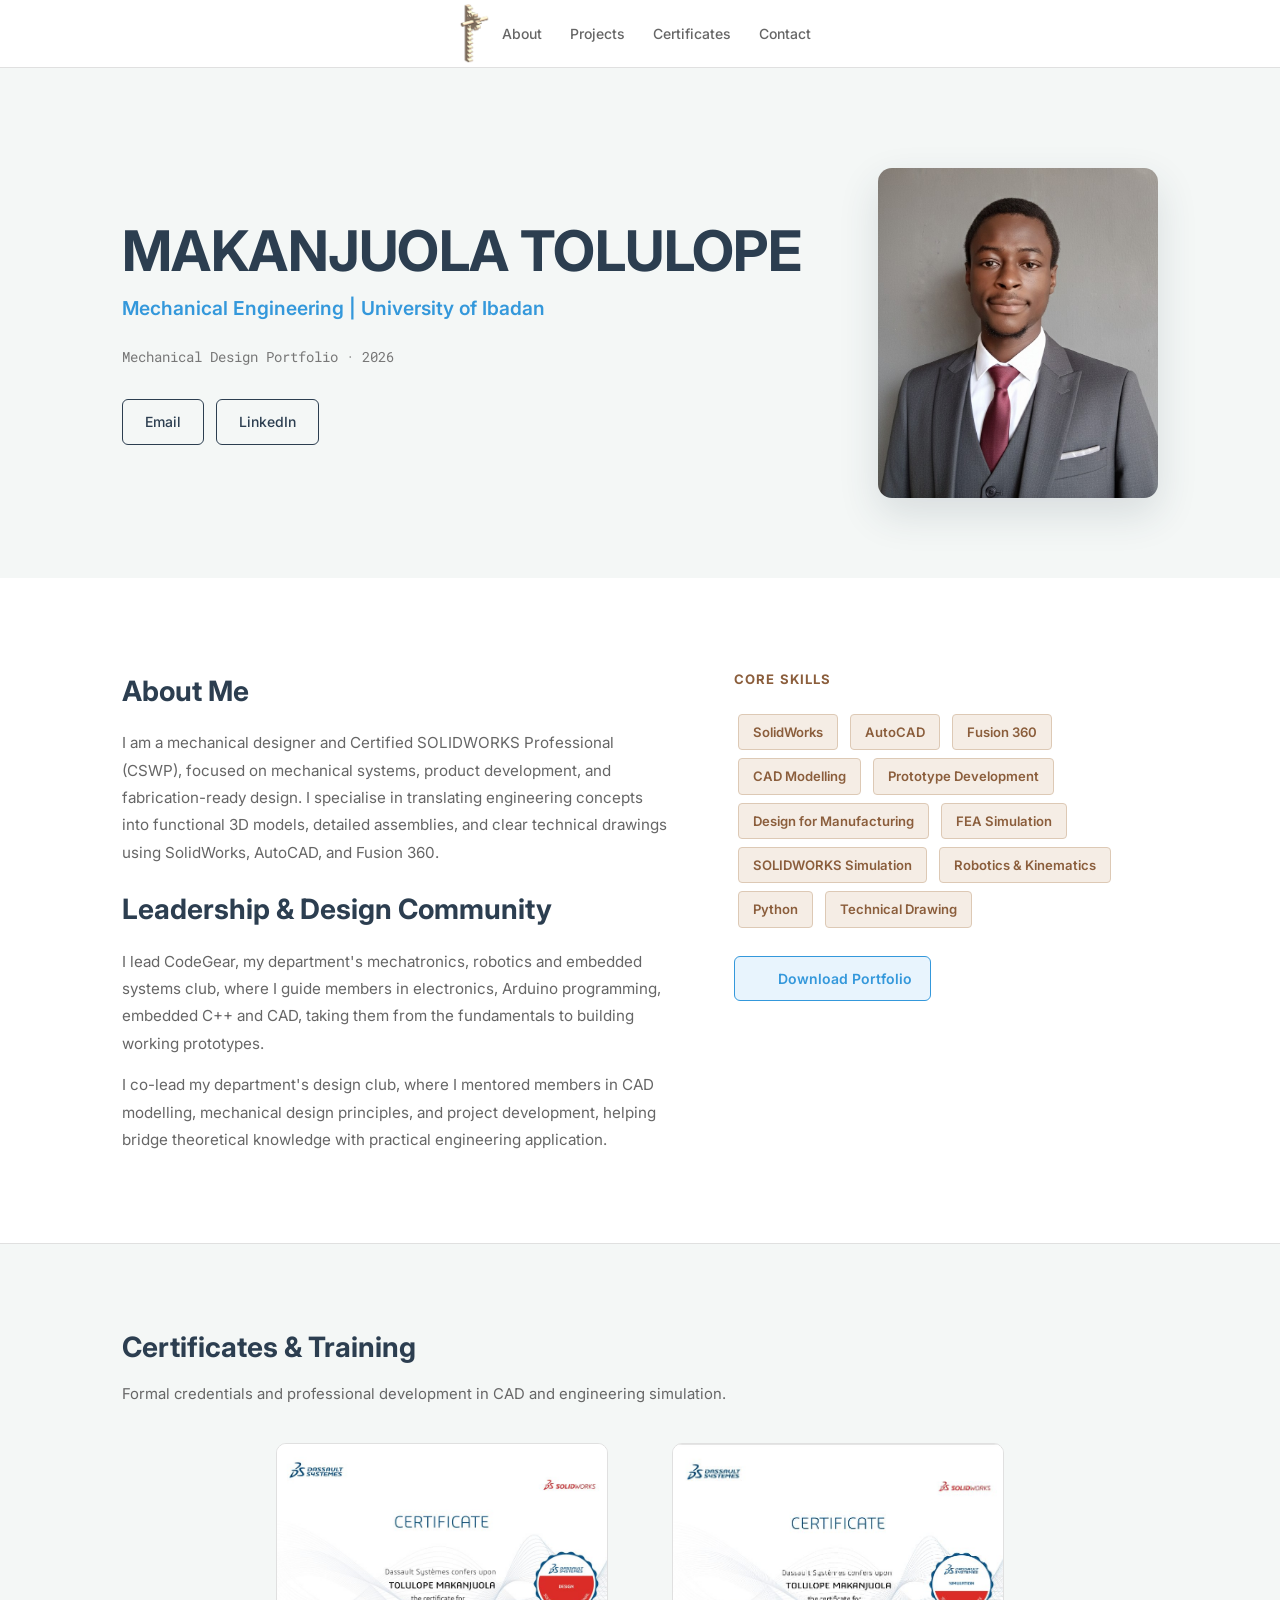
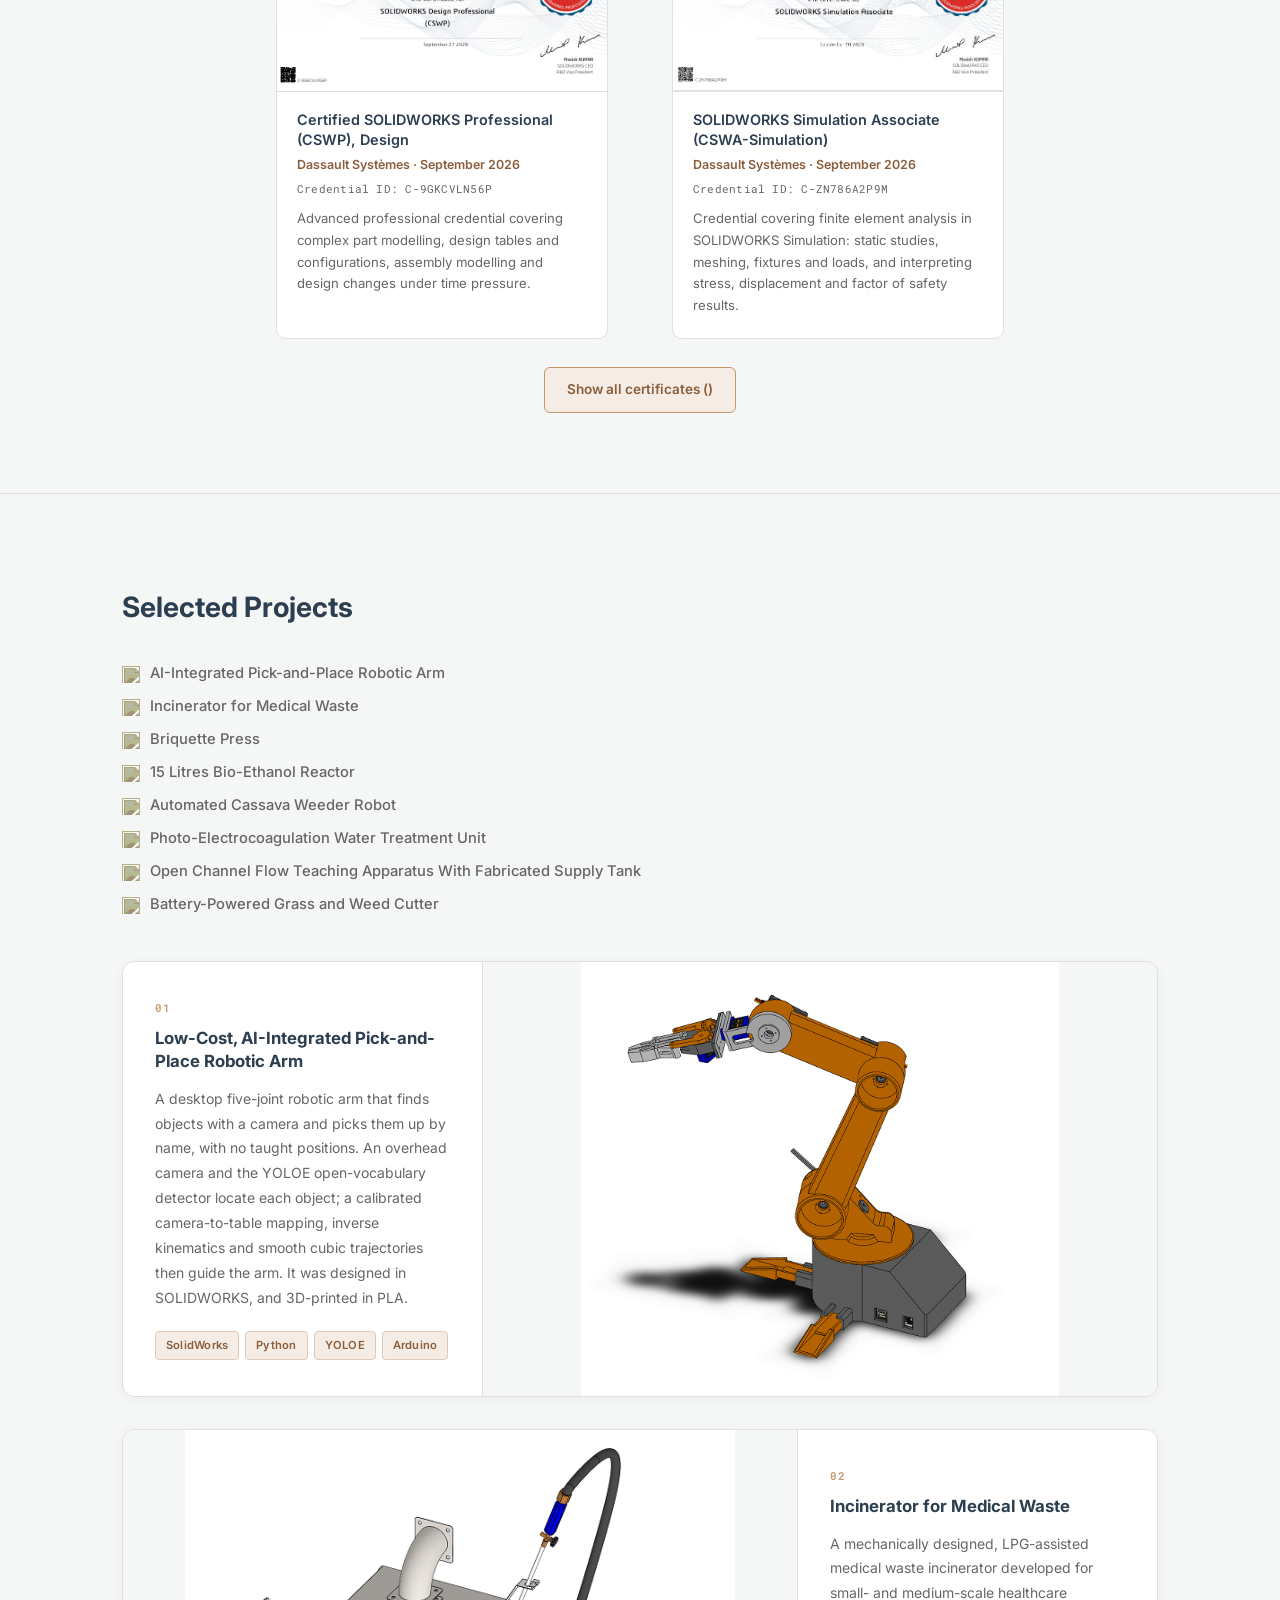
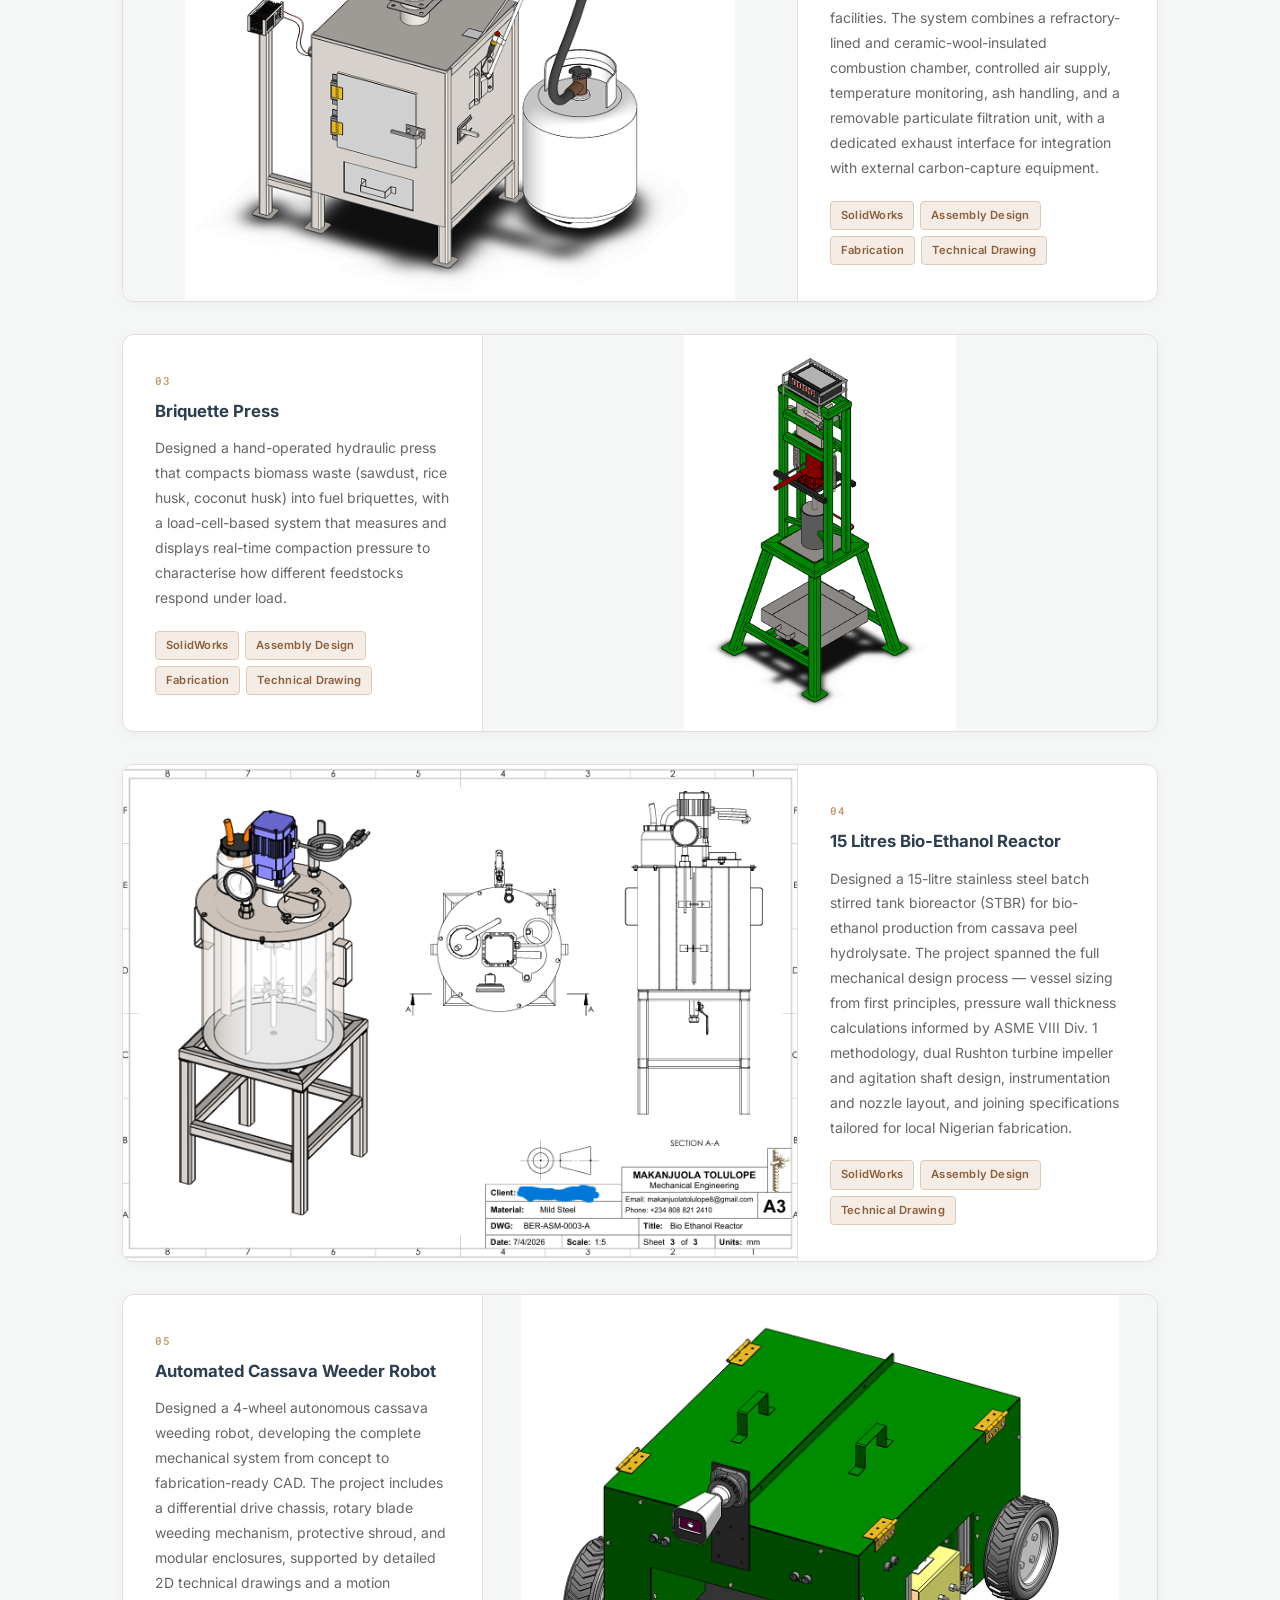
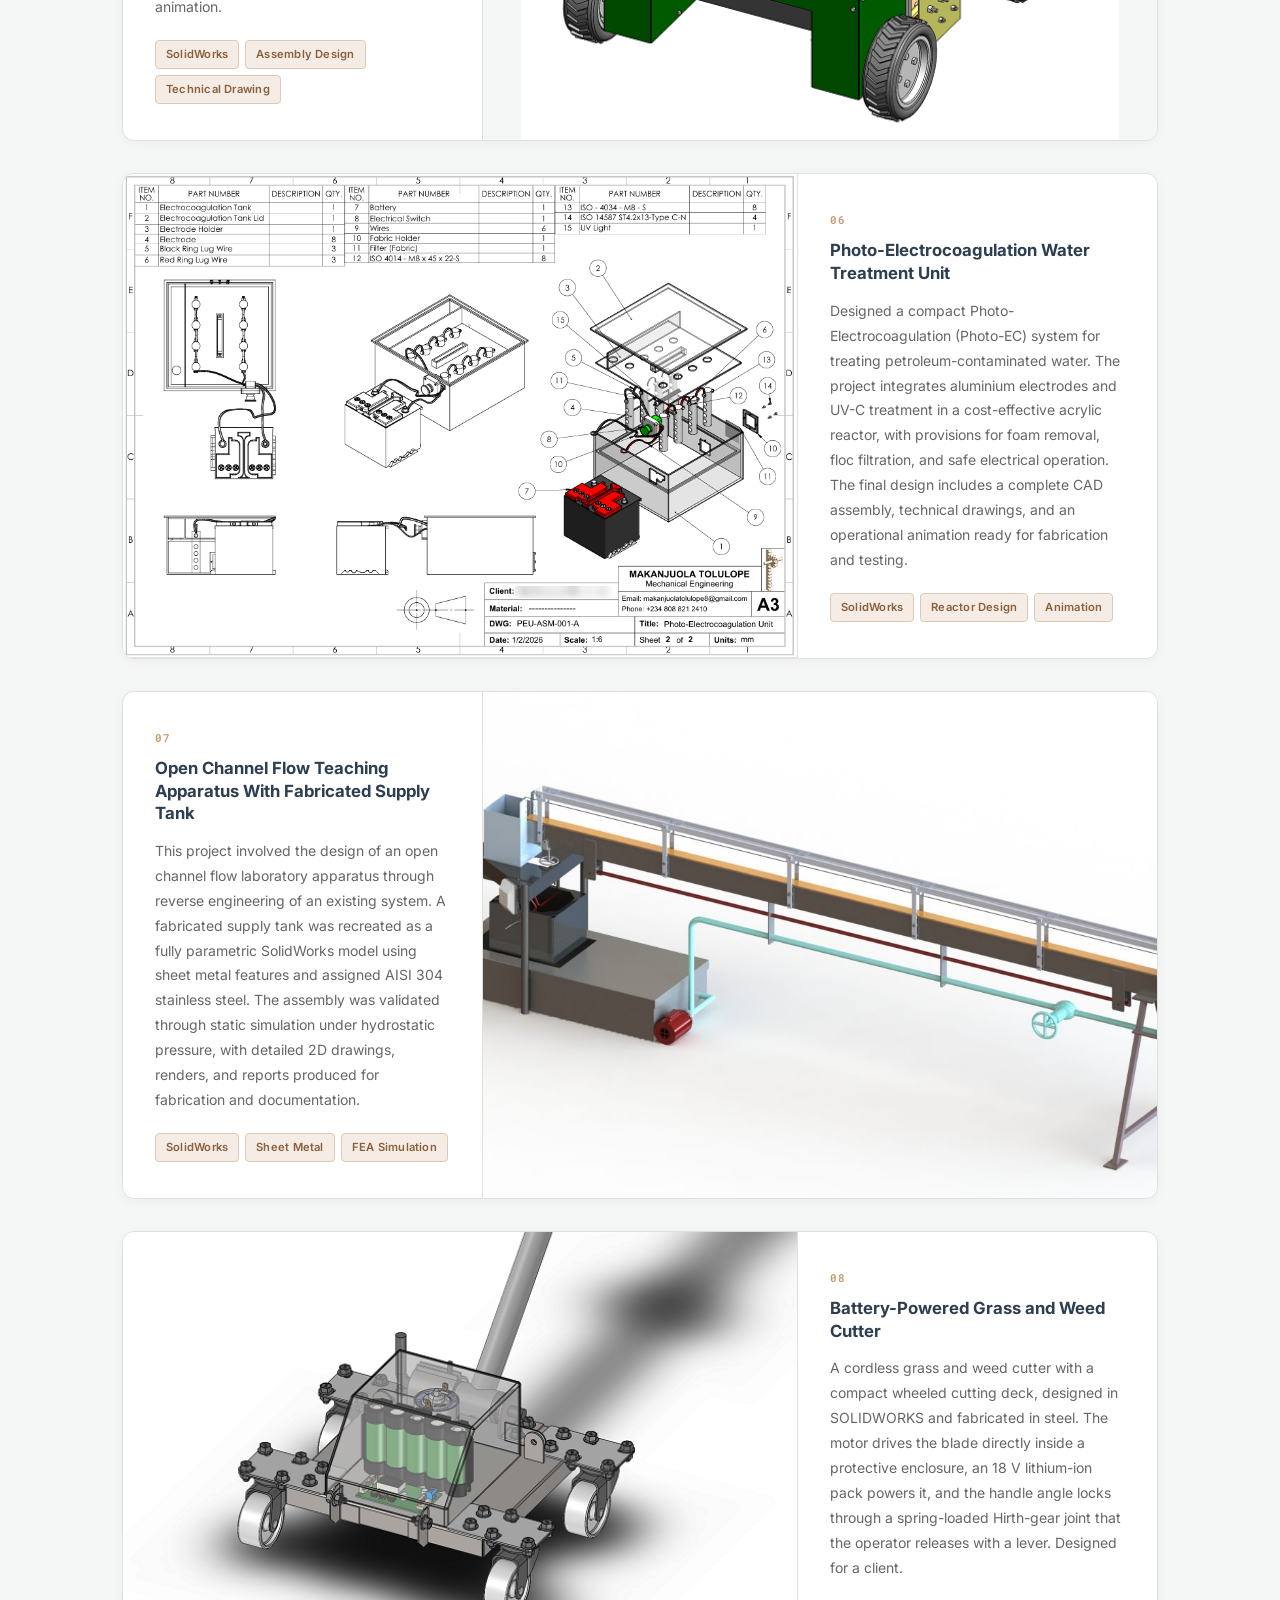
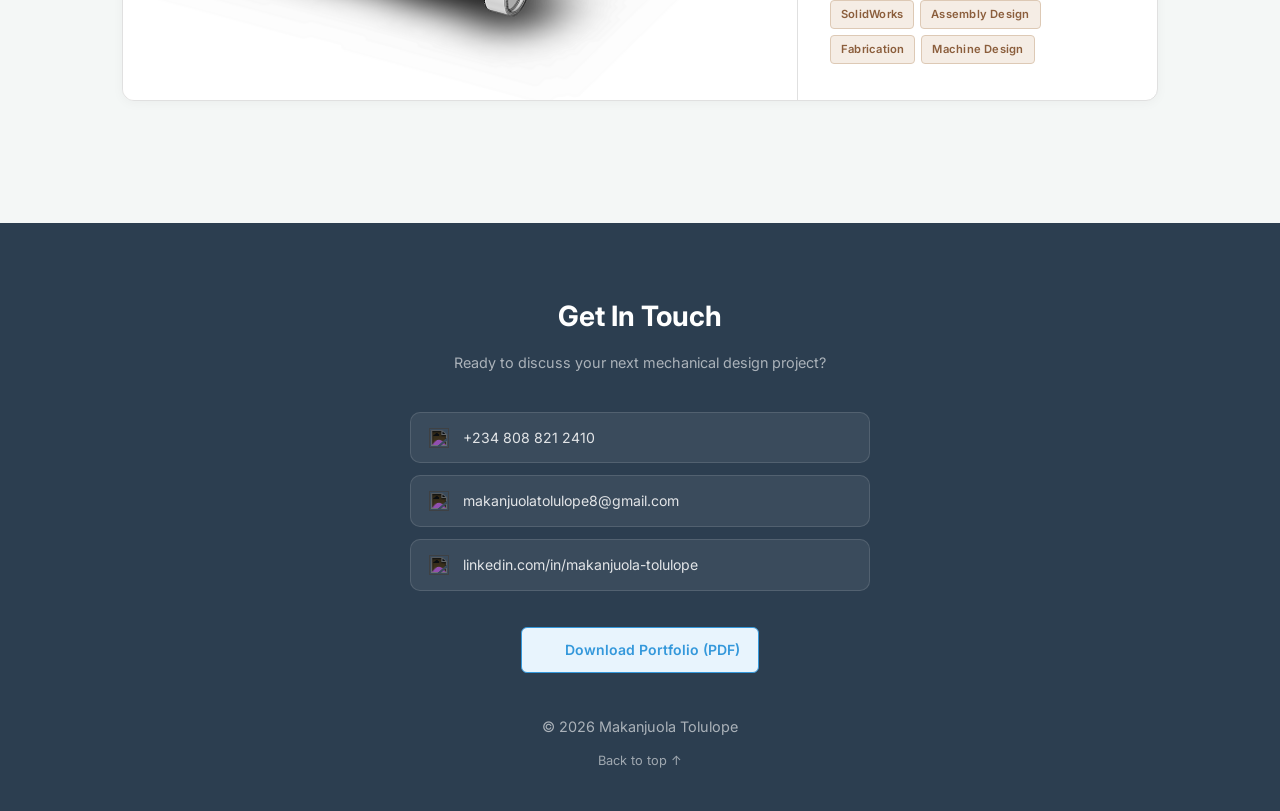
==== commit dc16b4f9: "Update index.html removed the cost from the robot arm description" ====
--- a/index.html
+++ b/index.html
@@ -226,8 +226,7 @@
                 <p>
                     A desktop five-joint robotic arm that finds objects with a camera and picks them up by name, with no taught positions.
                     An overhead camera and the YOLOE open-vocabulary detector locate each object; a calibrated camera-to-table mapping, inverse
-                    kinematics and smooth cubic trajectories then guide the arm. It was designed in SOLIDWORKS, 3D-printed in PLA and built from
-                    locally available parts for ₦252,531.
+                    kinematics and smooth cubic trajectories then guide the arm. It was designed in SOLIDWORKS, and 3D-printed in PLA.
                 </p>
                 <div class="project-tags">
                     <span>SolidWorks</span>
